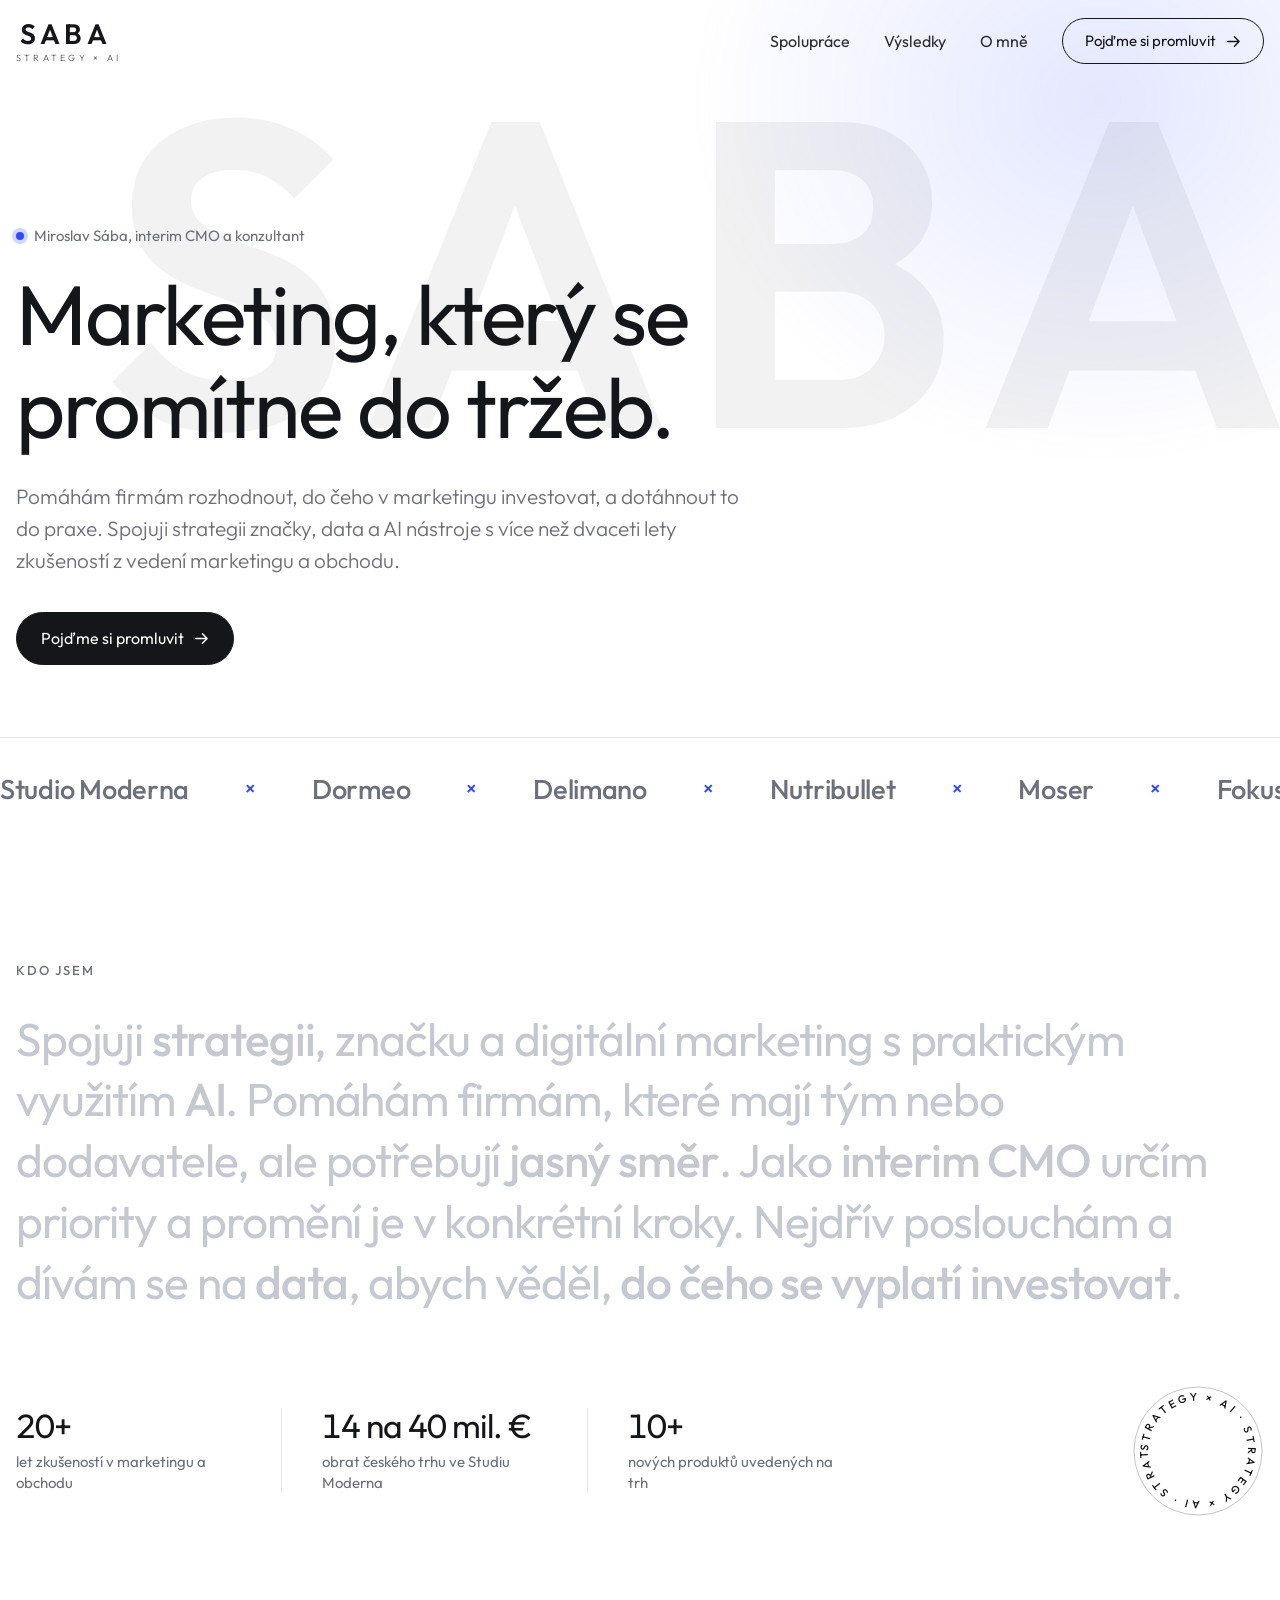
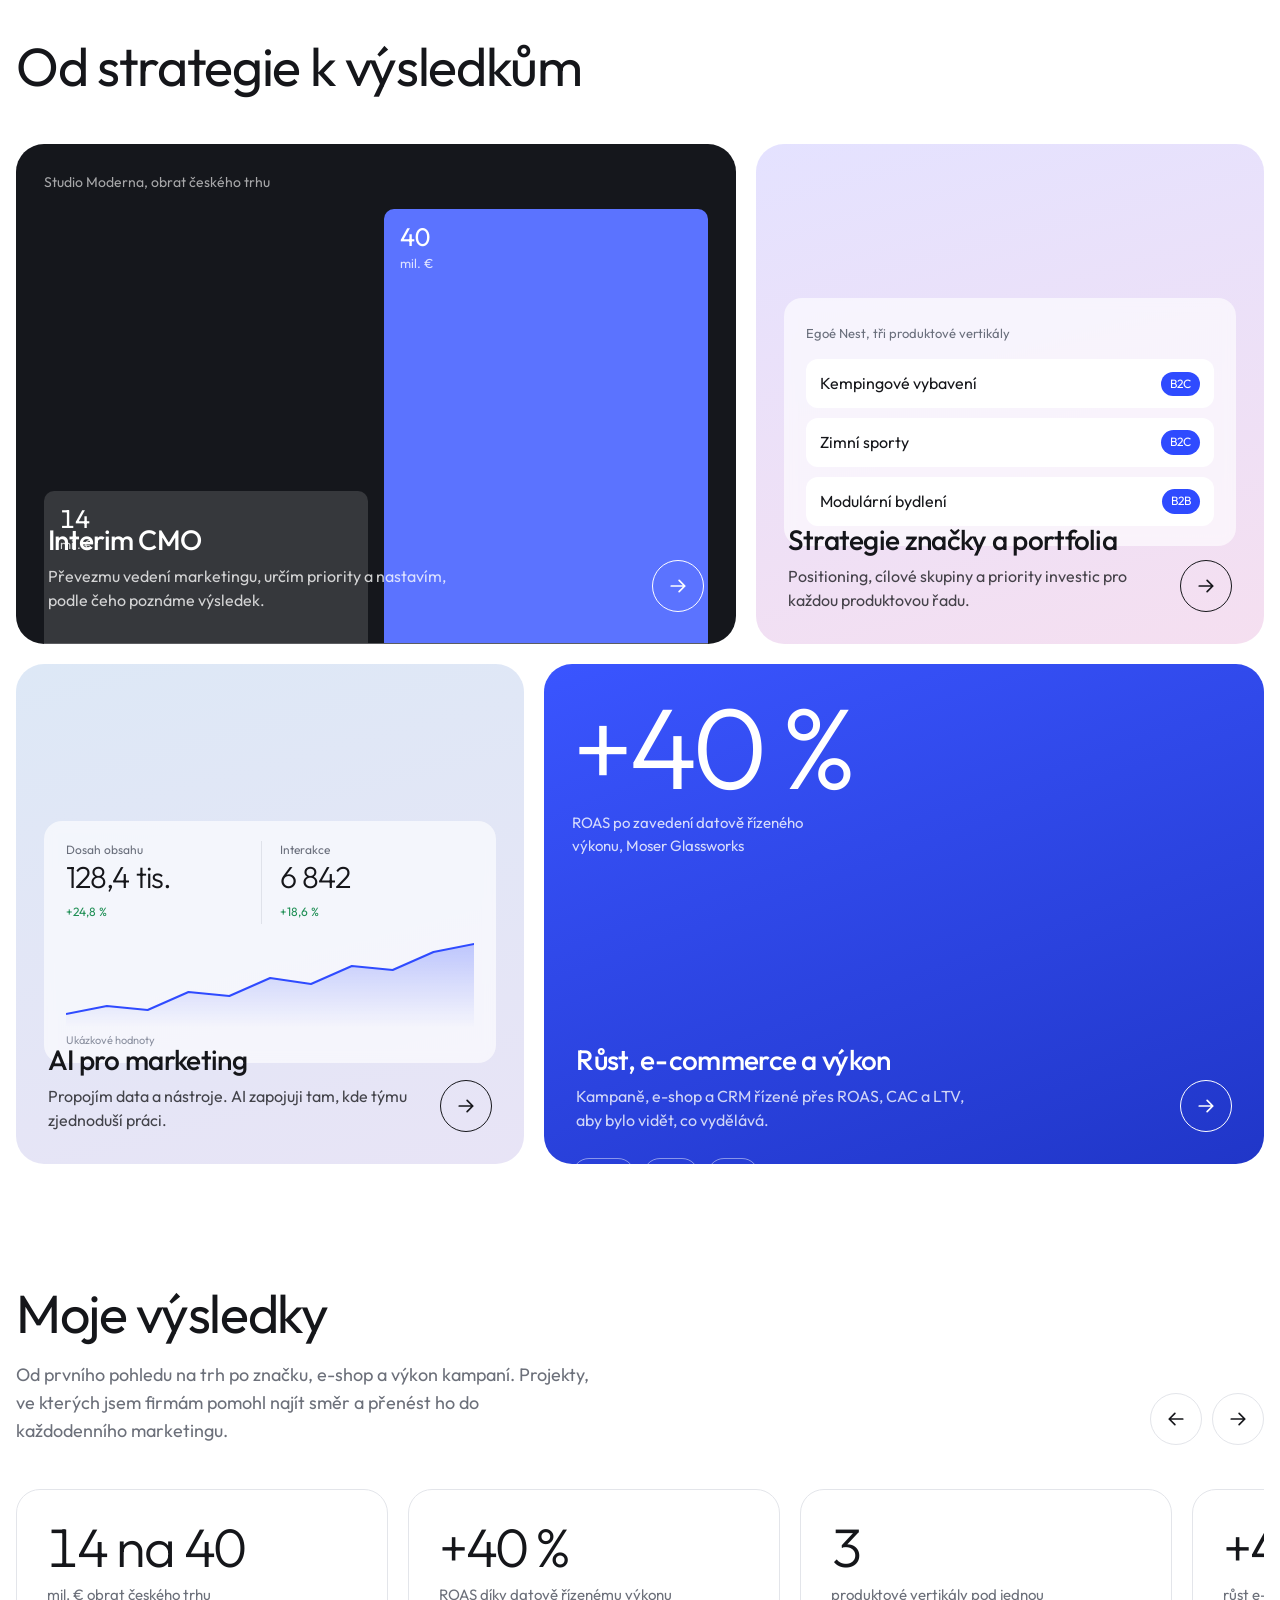
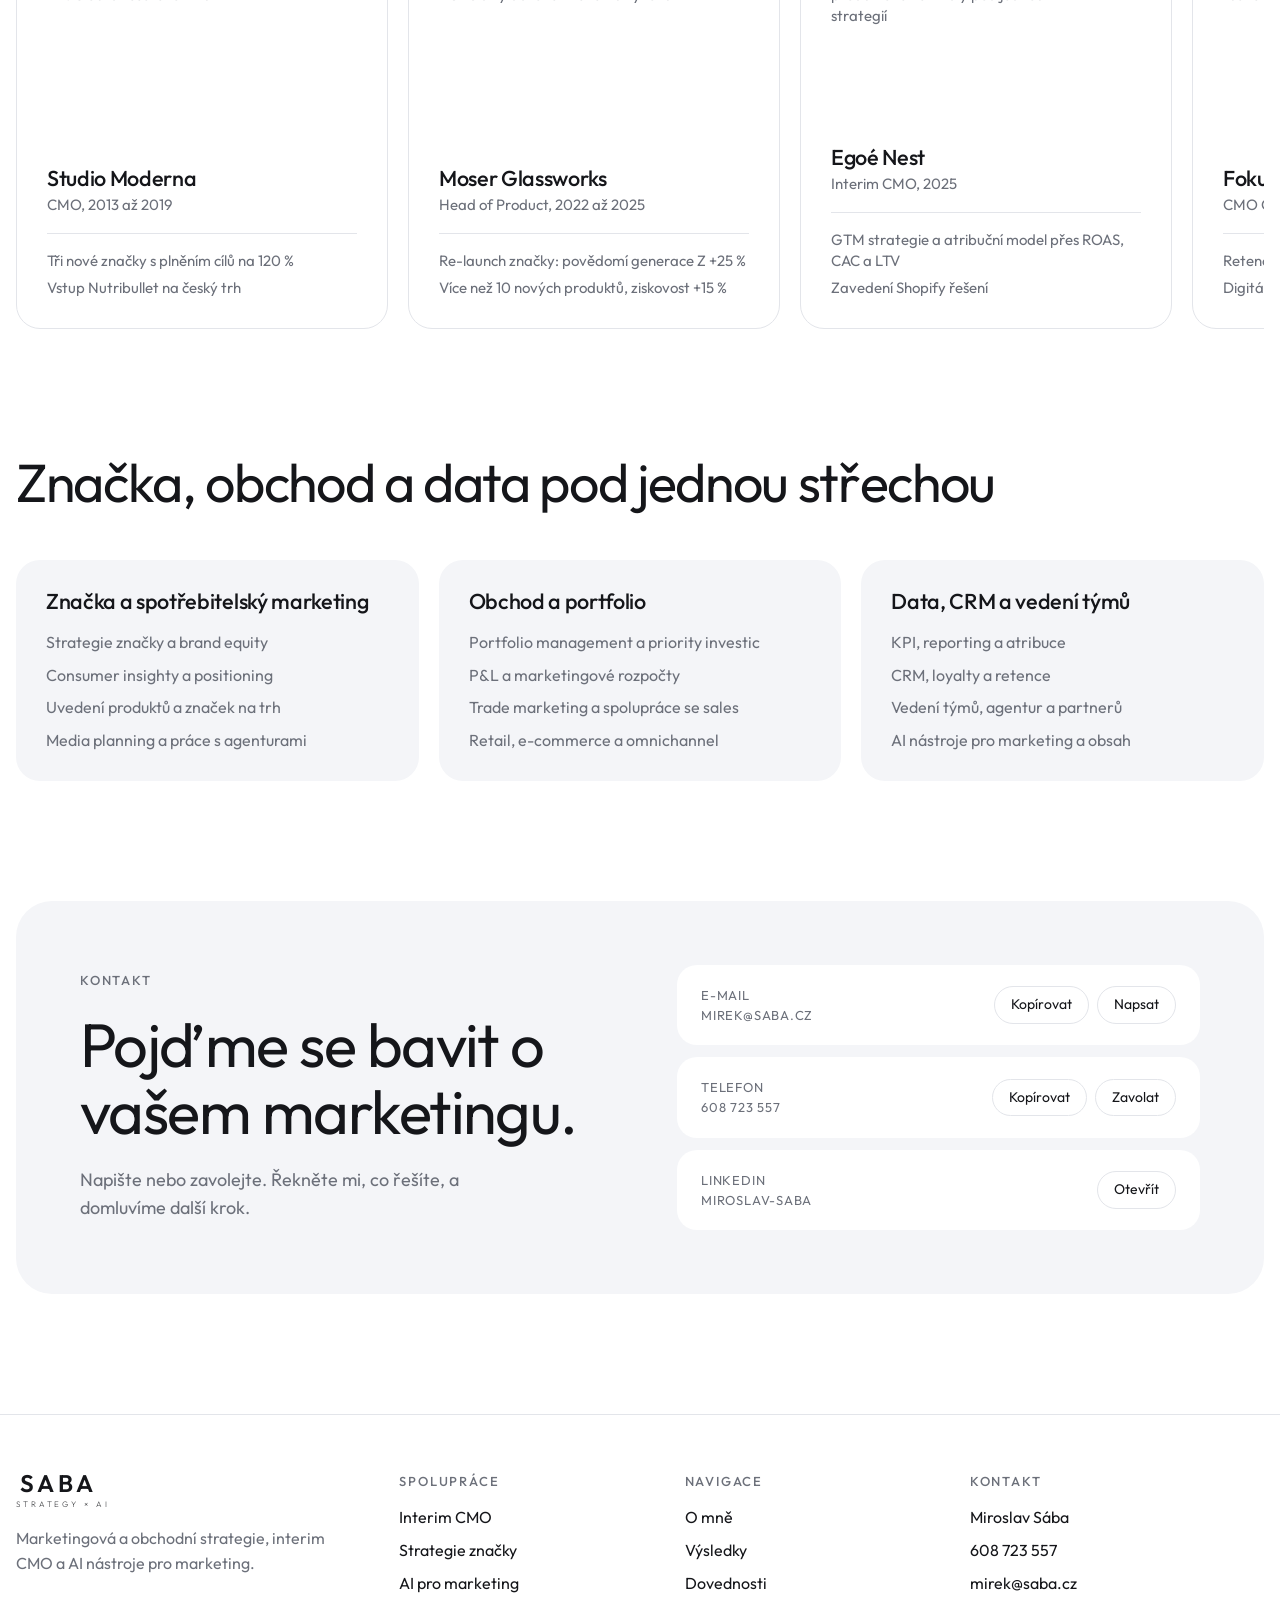
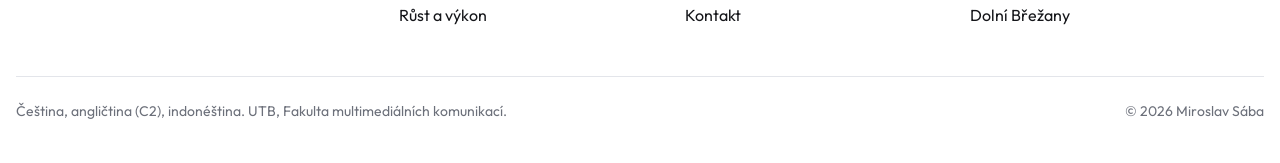
==== index.html @ ae46282c "Rename index_1.html to index.html" ====
<!doctype html>
<html lang="cs">
<head>
<meta charset="utf-8">
<meta name="viewport" content="width=device-width, initial-scale=1, viewport-fit=cover">
<title>SABA Strategy × AI</title>
<meta name="description" content="Miroslav Sába. Marketingová a obchodní strategie, interim CMO a AI nástroje pro marketing. Více než 20 let zkušeností z brandů, e-commerce a retailu.">
<link rel="preconnect" href="https://fonts.googleapis.com">
<link rel="preconnect" href="https://fonts.gstatic.com" crossorigin>
<link href="https://fonts.googleapis.com/css2?family=Outfit:wght@300;400;500;600&display=swap" rel="stylesheet">
<style>
/* Layout: full-bleed dark hero with a moving firm strip, light airy sections, rounded service cards with their own visuals, swipeable results */
:root {
  --bg: #ffffff;
  --surface: #f4f5f8;
  --fg: #15161a;
  --muted: #6c707a;
  --dim: #c5c8cf;
  --line: #e3e5ea;
  --accent: #2f4bff;
  --ink: #0e0f13;
  --font: "Outfit", "Helvetica Neue", Arial, sans-serif;
}
:root { color-scheme: light; }

* { box-sizing: border-box; }
html { scroll-behavior: smooth; }
body {
  background: var(--bg); color: var(--fg);
  font-family: var(--font); font-weight: 400; font-size: 18px; line-height: 1.55;
  padding: 0;
}
.wrap {
  max-width: 1328px; margin: 0 auto;
  padding-left: max(16px, env(safe-area-inset-left, 0px));
  padding-right: max(16px, env(safe-area-inset-right, 0px));
}
a { color: inherit; }
p { margin: 0; }
h1, h2, h3 { font-weight: 400; margin: 0; letter-spacing: -0.025em; line-height: 1.1; text-wrap: balance; }
:focus-visible { outline: 2px solid var(--accent); outline-offset: 3px; }
.label { font-size: 13px; font-weight: 500; letter-spacing: 0.14em; text-transform: uppercase; color: var(--muted); }
section { padding-block: 120px 0; }

/* pill button */
.pill {
  display: inline-flex; align-items: center; gap: 10px;
  font: inherit; font-size: 16px; font-weight: 400; color: inherit; text-decoration: none; cursor: pointer;
  padding: 13px 24px; border-radius: 999px; border: 1px solid currentColor; background: transparent;
  transition: background .2s, color .2s, border-color .2s;
}
.pill svg { width: 15px; height: 15px; }
.pill:hover { background: var(--fg); color: var(--bg); border-color: var(--fg); }
.pill.fill { background: var(--fg); color: var(--bg); border-color: var(--fg); }
.pill.fill:hover { background: var(--accent); border-color: var(--accent); color: #fff; }

/* header */
header {
  position: fixed; left: 0; right: 0; top: env(safe-area-inset-top, 0px); z-index: 20;
  color: var(--fg); border-bottom: 1px solid transparent;
  transition: background .25s, color .25s, border-color .25s;
}
header.solid { background: var(--bg); color: var(--fg); border-bottom-color: var(--line); }
.hbar { display: flex; align-items: center; justify-content: space-between; gap: 16px; height: 82px; }
.logo { text-decoration: none; display: inline-flex; flex-direction: column; gap: 5px; line-height: 1; }
.logo b { font-weight: 600; font-size: 28px; letter-spacing: 0.16em; padding-left: 0.16em; }
.logo i { font-style: normal; font-weight: 300; font-size: 9px; letter-spacing: 0.36em; opacity: .75; white-space: nowrap; }
nav { display: flex; align-items: center; gap: 34px; font-size: 16px; }
nav a:not(.pill) { text-decoration: none; opacity: .9; }
nav a:not(.pill):hover { opacity: 1; text-decoration: underline; text-underline-offset: 6px; }
nav .pill { padding: 10px 22px; font-size: 15px; }

/* hero */
.hero {
  position: relative; overflow: hidden; color: var(--fg);
  background:
    radial-gradient(46% 62% at 86% 12%, color-mix(in srgb, var(--accent) 13%, transparent), transparent 70%),
    var(--bg);
}
.hero .ghost {
  position: absolute; right: -2vw; top: 6%; font-weight: 600; font-size: clamp(9rem, 34vw, 30rem);
  letter-spacing: 0.04em; line-height: 1; color: var(--fg); opacity: .05; pointer-events: none; user-select: none; white-space: nowrap;
}
.hero-in { position: relative; padding-top: 220px; padding-bottom: 72px; }
.hero .tag { display: inline-flex; align-items: center; gap: 10px; font-size: 15px; color: var(--muted); }
.hero .tag::before { content: ""; width: 8px; height: 8px; border-radius: 50%; background: var(--accent); box-shadow: 0 0 0 4px color-mix(in srgb, var(--accent) 22%, transparent); }
.hero h1 { font-size: clamp(2.7rem, 6.6vw, 5.6rem); margin-top: 20px; max-width: 13em; }
.hero .lead { margin-top: 26px; font-size: clamp(1.05rem, 1.7vw, 1.3rem); font-weight: 300; color: var(--muted); max-width: 36em; }
.hero .pill { margin-top: 36px; background: var(--fg); color: var(--bg); border-color: var(--fg); }
.hero .pill:hover { background: var(--accent); border-color: var(--accent); color: #fff; }
.marq { position: relative; border-top: 1px solid var(--line); overflow: hidden; padding-block: 30px; }
.marq-track { display: flex; width: max-content; animation: slide 46s linear infinite; }
.marq ul { display: flex; align-items: center; list-style: none; margin: 0; padding: 0; }
.marq li { font-size: 1.7rem; font-weight: 500; letter-spacing: -0.01em; color: var(--muted); white-space: nowrap; padding-right: 56px; display: flex; align-items: center; gap: 56px; }
.marq li::after { content: "×"; font-size: 1.2rem; color: var(--accent); }
@keyframes slide { to { transform: translateX(-50%); } }

/* about */
.about .label { display: block; }
.statement { margin-top: 28px; font-size: clamp(1.6rem, 3.6vw, 3rem); line-height: 1.32; letter-spacing: -0.025em; max-width: 26em; }
.statement strong { font-weight: 500; }
.js-reveal .w { color: var(--dim); transition: color .3s; }
.js-reveal .w.on { color: var(--fg); }
.about-bottom { display: flex; flex-wrap: wrap; align-items: center; justify-content: space-between; gap: 40px; margin-top: 72px; }
.stats { display: flex; flex-wrap: wrap; gap: 28px 0; }
.stat { padding-right: 40px; min-width: 0; }
.stat + .stat { padding-left: 40px; border-left: 1px solid var(--line); }
.stat b { display: block; font-weight: 400; font-size: 2.1rem; letter-spacing: -0.03em; line-height: 1.1; font-variant-numeric: tabular-nums; }
.stat span { display: block; margin-top: 6px; font-size: 15px; color: var(--muted); max-width: 15em; line-height: 1.4; }
.badge { width: 132px; height: 132px; flex: none; }
.badge svg { width: 100%; height: 100%; animation: spin 24s linear infinite; }
@keyframes spin { to { transform: rotate(360deg); } }

/* service cards */
.sec-title { font-size: clamp(2rem, 4.2vw, 3.4rem); }
.grid { display: grid; grid-template-columns: repeat(12, minmax(0, 1fr)); gap: 20px; margin-top: 48px; }
.card {
  position: relative; border-radius: 28px; overflow: hidden; min-height: 500px; padding: 32px;
  display: flex; flex-direction: column; justify-content: flex-end; text-decoration: none; isolation: isolate;
  transition: transform .35s;
}
.card:hover { transform: translateY(-4px); }
.c1 { grid-column: span 7; background: #15171c; color: #fff; }
.c2 { grid-column: span 5; background: linear-gradient(165deg, #e4e2ff, #f5dff0); color: #15161a; }
.c3 { grid-column: span 5; background: linear-gradient(165deg, #dde8f6, #e8e4f6); color: #15161a; }
.c4 { grid-column: span 7; background: linear-gradient(160deg, #3a55ff, #2036c8); color: #fff; }
.viz { position: absolute; left: 28px; right: 28px; top: 28px; bottom: 150px; z-index: -1; }
.card .txt { display: flex; align-items: flex-end; justify-content: space-between; gap: 24px; }
.card h3 { font-size: 1.75rem; font-weight: 500; }
.card .txt p { margin-top: 10px; font-size: 16px; opacity: .78; max-width: 26em; line-height: 1.45; }
.go { flex: none; width: 52px; height: 52px; border-radius: 50%; border: 1px solid currentColor; display: grid; place-items: center; transition: background .2s, color .2s; }
.go svg { width: 18px; height: 18px; }
.card:hover .go { background: #fff; color: #15161a; border-color: #fff; }

/* viz A: growth bars */
.va { display: flex; flex-direction: column; height: 100%; }
.va .cap { font-size: 14px; color: rgba(255,255,255,.62); }
.va .plot { flex: 1; min-height: 0; display: flex; align-items: flex-end; gap: 16px; margin-top: 16px; border-bottom: 1px solid rgba(255,255,255,.3); }
.va .b { flex: 1; min-width: 0; padding: 14px 16px; border-radius: 10px 10px 0 0; background: rgba(255,255,255,.14); color: #fff; font-size: 1.6rem; font-weight: 400; line-height: 1.1; font-variant-numeric: tabular-nums; }
.va .b.hi { background: #5b73ff; }
.va .b small { display: block; margin-top: 4px; font-size: 13px; opacity: .8; }
.va .yrs { display: flex; gap: 16px; margin-top: 8px; font-size: 13px; color: rgba(255,255,255,.62); }
.va .yrs span { flex: 1; }

/* viz B: verticals */
.vb { height: 100%; display: flex; align-items: center; }
.glass { width: 100%; background: rgba(255,255,255,.62); border-radius: 18px; padding: 20px 22px; backdrop-filter: blur(6px); }
.glass .cap { font-size: 13px; color: #6a6f7c; }
.glass ul { list-style: none; margin: 14px 0 0; padding: 0; display: grid; gap: 10px; }
.glass li { display: flex; align-items: center; justify-content: space-between; gap: 12px; padding: 12px 14px; background: #fff; border-radius: 12px; font-size: 16px; color: #15161a; }
.glass li em { font-style: normal; font-size: 12px; color: #fff; background: #2f4bff; padding: 3px 9px; border-radius: 999px; white-space: nowrap; }

/* viz C: sample dashboard */
.vc { height: 100%; display: flex; align-items: center; }
.vc .glass { padding: 20px 22px 14px; }
.kpis { display: flex; gap: 0; }
.kpi { flex: 1; min-width: 0; }
.kpi + .kpi { padding-left: 18px; border-left: 1px solid #dfe2ea; }
.kpi span { display: block; font-size: 12px; color: #6a6f7c; }
.kpi b { display: block; font-weight: 300; font-size: 1.9rem; letter-spacing: -0.03em; color: #15161a; line-height: 1.2; }
.kpi i { font-style: normal; font-size: 12px; color: #1f8f55; }
.vc svg { display: block; width: 100%; height: 92px; margin-top: 12px; }
.vc .note { font-size: 11px; color: #8b90a0; margin-top: 4px; }

/* viz D: ROAS */
.vd { height: 100%; display: flex; flex-direction: column; justify-content: space-between; }
.vd .big { font-weight: 300; font-size: clamp(4.5rem, 9vw, 7.5rem); letter-spacing: -0.05em; line-height: .95; }
.vd .cap { font-size: 15px; opacity: .8; margin-top: 10px; max-width: 18em; }
.vd .chips { display: flex; gap: 8px; flex-wrap: wrap; }
.vd .chips span { font-size: 13px; padding: 6px 14px; border-radius: 999px; border: 1px solid rgba(255,255,255,.45); }

/* results carousel */
.rhead { display: flex; flex-wrap: wrap; align-items: flex-end; justify-content: space-between; gap: 28px; }
.rhead p { color: var(--muted); max-width: 32em; margin-top: 18px; }
.arrows { display: flex; gap: 10px; }
.arr { width: 52px; height: 52px; border-radius: 50%; border: 1px solid var(--line); background: transparent; color: var(--fg); display: grid; place-items: center; cursor: pointer; transition: border-color .2s, background .2s, color .2s; }
.arr:hover { background: var(--fg); color: var(--bg); border-color: var(--fg); }
.arr svg { width: 18px; height: 18px; }
.track { display: flex; gap: 20px; margin-top: 44px; overflow-x: auto; scroll-snap-type: x mandatory; scrollbar-width: none; padding-bottom: 4px; }
.track::-webkit-scrollbar { display: none; }
.rc { flex: 0 0 min(372px, 84%); scroll-snap-align: start; min-height: 440px; border: 1px solid var(--line); border-radius: 24px; padding: 30px; display: flex; flex-direction: column; background: var(--bg); }
.rc .m { font-weight: 300; font-size: 3.4rem; letter-spacing: -0.04em; line-height: 1; font-variant-numeric: tabular-nums; }
.rc .mc { color: var(--muted); font-size: 15px; margin-top: 10px; max-width: 16em; line-height: 1.4; }
.rc .who { margin-top: auto; padding-top: 28px; }
.rc h3 { font-size: 1.35rem; font-weight: 500; letter-spacing: -0.015em; }
.rc .role { color: var(--muted); font-size: 15px; margin-top: 3px; }
.rc ul { list-style: none; margin: 16px 0 0; padding: 16px 0 0; border-top: 1px solid var(--line); display: grid; gap: 6px; font-size: 15px; color: var(--muted); line-height: 1.4; }

/* skills */
.skills { display: grid; grid-template-columns: repeat(3, minmax(0, 1fr)); gap: 20px; margin-top: 48px; }
.sk { background: var(--surface); border-radius: 24px; padding: 30px; min-width: 0; }
.sk h3 { font-size: 1.35rem; font-weight: 500; letter-spacing: -0.015em; }
.sk ul { list-style: none; margin: 18px 0 0; padding: 0; display: grid; gap: 10px; color: var(--muted); font-size: 16px; line-height: 1.4; }

/* contact */
.contact .box { background: var(--surface); border-radius: 36px; padding: clamp(28px, 5vw, 64px); display: grid; grid-template-columns: minmax(0, 1.05fr) minmax(0, 1fr); gap: 48px; align-items: start; }
.contact h2 { font-size: clamp(2.2rem, 4.8vw, 4rem); }
.contact .lead { color: var(--muted); margin-top: 20px; max-width: 26em; }
.rows { display: grid; gap: 12px; min-width: 0; }
.crow { background: var(--bg); border-radius: 20px; padding: 20px 24px; display: flex; flex-wrap: wrap; align-items: center; justify-content: space-between; gap: 10px 20px; min-width: 0; }
.crow .t { min-width: 0; }
.crow .t span { display: block; font-size: 13px; color: var(--muted); letter-spacing: .06em; text-transform: uppercase; }
.crow .val { display: block; font-size: 1.35rem; font-weight: 400; letter-spacing: -0.01em; overflow-wrap: anywhere; user-select: all; }
.acts { display: flex; gap: 8px; }
.sm { font: inherit; font-size: 14px; color: var(--fg); background: transparent; border: 1px solid var(--line); border-radius: 999px; padding: 7px 16px; text-decoration: none; cursor: pointer; transition: border-color .2s, background .2s, color .2s; }
.sm:hover { background: var(--fg); color: var(--bg); border-color: var(--fg); }

/* footer */
footer { margin-top: 120px; border-top: 1px solid var(--line); padding-block: 56px 40px; }
.fgrid { display: grid; grid-template-columns: 1.4fr 1fr 1fr 1.2fr; gap: 40px; }
.fgrid h4 { margin: 0 0 14px; font-size: 13px; font-weight: 500; letter-spacing: .14em; text-transform: uppercase; color: var(--muted); }
.fgrid ul { list-style: none; margin: 0; padding: 0; display: grid; gap: 8px; font-size: 16px; }
.fgrid a { text-decoration: none; }
.fgrid a:hover { text-decoration: underline; text-underline-offset: 4px; }
.fgrid p { color: var(--muted); font-size: 16px; max-width: 22em; margin-top: 18px; }
.fine { margin-top: 48px; padding-top: 24px; border-top: 1px solid var(--line); display: flex; flex-wrap: wrap; gap: 8px 32px; justify-content: space-between; font-size: 14px; color: var(--muted); }

@media (max-width: 980px) {
  .c1, .c2, .c3, .c4 { grid-column: span 12; }
  .skills { grid-template-columns: minmax(0, 1fr); }
  .contact .box { grid-template-columns: minmax(0, 1fr); gap: 32px; }
  .fgrid { grid-template-columns: repeat(2, minmax(0, 1fr)); }
}
@media (max-width: 720px) {
  body { font-size: 17px; }
  nav a:not(.pill) { display: none; }
  section { padding-block: 88px 0; }
  .hbar { height: 70px; }
  .hero-in { padding-top: 160px; padding-bottom: 56px; }
  .marq li { font-size: 1.3rem; }
  .card { min-height: 520px; padding: 24px; }
  .viz { left: 22px; right: 22px; top: 22px; bottom: 170px; }
  .stat { padding-right: 24px; }
  .stat + .stat { padding-left: 24px; }
  .stat:nth-child(3) { padding-left: 0; border-left: 0; }
  .badge { width: 104px; height: 104px; }
  .fgrid { grid-template-columns: minmax(0, 1fr); }
}
@media (prefers-reduced-motion: reduce) {
  html { scroll-behavior: auto; }
  .marq-track, .badge svg { animation: none; }
  * { transition: none !important; }
}
</style>
<style>body{margin:0}img{max-width:100%}</style>
</head>
<body>


<header id="hdr">
  <div class="wrap hbar">
    <a class="logo" href="#top" aria-label="SABA Strategy × AI"><b>SABA</b><i>STRATEGY × AI</i></a>
    <nav aria-label="Hlavní navigace">
      <a href="#sluzby">Spolupráce</a>
      <a href="#vysledky">Výsledky</a>
      <a href="#o-mne">O mně</a>
      <a class="pill" href="#kontakt">Pojďme si promluvit <svg viewBox="0 0 16 16" fill="none" stroke="currentColor" stroke-width="1.5" stroke-linecap="round" stroke-linejoin="round" aria-hidden="true"><path d="M2 8h12M9 3l5 5-5 5"/></svg></a>
    </nav>
  </div>
</header>

<main id="top">
  <div class="hero">
    <div class="ghost" aria-hidden="true">SABA</div>
    <div class="wrap hero-in">
      <span class="tag">Miroslav Sába, interim CMO a konzultant</span>
      <h1>Marketing, který se promítne do tržeb.</h1>
      <p class="lead">Pomáhám firmám rozhodnout, do čeho v marketingu investovat, a dotáhnout to do praxe. Spojuji strategii značky, data a AI nástroje s více než dvaceti lety zkušeností z vedení marketingu a obchodu.</p>
      <a class="pill" href="#kontakt">Pojďme si promluvit <svg viewBox="0 0 16 16" fill="none" stroke="currentColor" stroke-width="1.5" stroke-linecap="round" stroke-linejoin="round" aria-hidden="true"><path d="M2 8h12M9 3l5 5-5 5"/></svg></a>
    </div>
    <div class="marq" aria-label="Firmy a značky, se kterými jsem pracoval">
      <div class="marq-track">
        <ul><li>Studio Moderna</li><li>Dormeo</li><li>Delimano</li><li>Nutribullet</li><li>Moser</li><li>Fokus Optik</li><li>Egoé Nest</li><li>Auto Kelly</li></ul>
        <ul aria-hidden="true"><li>Studio Moderna</li><li>Dormeo</li><li>Delimano</li><li>Nutribullet</li><li>Moser</li><li>Fokus Optik</li><li>Egoé Nest</li><li>Auto Kelly</li></ul>
      </div>
    </div>
  </div>

  <section id="o-mne" class="about">
    <div class="wrap">
      <span class="label">Kdo jsem</span>
      <p class="statement" id="statement">Spojuji <strong>strategii</strong>, značku a digitální marketing s praktickým využitím <strong>AI</strong>. Pomáhám firmám, které mají tým nebo dodavatele, ale potřebují <strong>jasný směr</strong>. Jako <strong>interim CMO</strong> určím priority a promění je v konkrétní kroky. Nejdřív poslouchám a dívám se na <strong>data</strong>, abych věděl, <strong>do čeho se vyplatí investovat</strong>.</p>
      <div class="about-bottom">
        <div class="stats">
          <div class="stat"><b>20+</b><span>let zkušeností v marketingu a obchodu</span></div>
          <div class="stat"><b>14 na 40 mil. €</b><span>obrat českého trhu ve Studiu Moderna</span></div>
          <div class="stat"><b>10+</b><span>nových produktů uvedených na trh</span></div>
        </div>
        <div class="badge" aria-hidden="true">
          <svg viewBox="0 0 132 132">
            <defs><path id="circ" d="M66 66 m-50 0 a50 50 0 1 1 100 0 a50 50 0 1 1 -100 0"/></defs>
            <circle cx="66" cy="66" r="64" fill="none" stroke="currentColor" stroke-opacity=".25"/>
            <text font-size="11" font-weight="500" letter-spacing="3.2" fill="currentColor"><textPath href="#circ">STRATEGY × AI · STRATEGY × AI · STRATEGY × AI · </textPath></text>
          </svg>
        </div>
      </div>
    </div>
  </section>

  <section id="sluzby">
    <div class="wrap">
      <h2 class="sec-title">Od strategie k výsledkům</h2>
      <div class="grid">
        <a class="card c1" href="#kontakt">
          <div class="viz va" aria-hidden="true">
            <span class="cap">Studio Moderna, obrat českého trhu</span>
            <div class="plot">
              <div class="b" style="height:35%">14<small>mil. €</small></div>
              <div class="b hi" style="height:100%">40<small>mil. €</small></div>
            </div>
            <div class="yrs"><span>2013</span><span>2019</span></div>
          </div>
          <div class="txt">
            <div><h3>Interim CMO</h3><p>Převezmu vedení marketingu, určím priority a nastavím, podle čeho poznáme výsledek.</p></div>
            <span class="go"><svg viewBox="0 0 16 16" fill="none" stroke="currentColor" stroke-width="1.5" stroke-linecap="round" stroke-linejoin="round"><path d="M2 8h12M9 3l5 5-5 5"/></svg></span>
          </div>
        </a>
        <a class="card c2" href="#kontakt">
          <div class="viz vb" aria-hidden="true">
            <div class="glass">
              <span class="cap">Egoé Nest, tři produktové vertikály</span>
              <ul>
                <li>Kempingové vybavení <em>B2C</em></li>
                <li>Zimní sporty <em>B2C</em></li>
                <li>Modulární bydlení <em>B2B</em></li>
              </ul>
            </div>
          </div>
          <div class="txt">
            <div><h3>Strategie značky a portfolia</h3><p>Positioning, cílové skupiny a priority investic pro každou produktovou řadu.</p></div>
            <span class="go"><svg viewBox="0 0 16 16" fill="none" stroke="currentColor" stroke-width="1.5" stroke-linecap="round" stroke-linejoin="round"><path d="M2 8h12M9 3l5 5-5 5"/></svg></span>
          </div>
        </a>
        <a class="card c3" href="#kontakt">
          <div class="viz vc" aria-hidden="true">
            <div class="glass">
              <div class="kpis">
                <div class="kpi"><span>Dosah obsahu</span><b>128,4 tis.</b><i>+24,8 %</i></div>
                <div class="kpi"><span>Interakce</span><b>6 842</b><i>+18,6 %</i></div>
              </div>
              <svg viewBox="0 0 300 92" preserveAspectRatio="none"><defs><linearGradient id="g1" x1="0" x2="0" y1="0" y2="1"><stop offset="0" stop-color="#2f4bff" stop-opacity=".28"/><stop offset="1" stop-color="#2f4bff" stop-opacity="0"/></linearGradient></defs><path d="M0 78 L30 70 L60 74 L90 56 L120 60 L150 42 L180 48 L210 30 L240 34 L270 16 L300 8 L300 92 L0 92 Z" fill="url(#g1)"/><path d="M0 78 L30 70 L60 74 L90 56 L120 60 L150 42 L180 48 L210 30 L240 34 L270 16 L300 8" fill="none" stroke="#2f4bff" stroke-width="2" stroke-linejoin="round" vector-effect="non-scaling-stroke"/></svg>
              <p class="note">Ukázkové hodnoty</p>
            </div>
          </div>
          <div class="txt">
            <div><h3>AI pro marketing</h3><p>Propojím data a nástroje. AI zapojuji tam, kde týmu zjednoduší práci.</p></div>
            <span class="go"><svg viewBox="0 0 16 16" fill="none" stroke="currentColor" stroke-width="1.5" stroke-linecap="round" stroke-linejoin="round"><path d="M2 8h12M9 3l5 5-5 5"/></svg></span>
          </div>
        </a>
        <a class="card c4" href="#kontakt">
          <div class="viz vd" aria-hidden="true">
            <div>
              <div class="big">+40 %</div>
              <p class="cap">ROAS po zavedení datově řízeného výkonu, Moser Glassworks</p>
            </div>
            <div class="chips"><span>ROAS</span><span>CAC</span><span>LTV</span></div>
          </div>
          <div class="txt">
            <div><h3>Růst, e-commerce a výkon</h3><p>Kampaně, e-shop a CRM řízené přes ROAS, CAC a LTV, aby bylo vidět, co vydělává.</p></div>
            <span class="go"><svg viewBox="0 0 16 16" fill="none" stroke="currentColor" stroke-width="1.5" stroke-linecap="round" stroke-linejoin="round"><path d="M2 8h12M9 3l5 5-5 5"/></svg></span>
          </div>
        </a>
      </div>
    </div>
  </section>

  <section id="vysledky">
    <div class="wrap">
      <div class="rhead">
        <div>
          <h2 class="sec-title">Moje výsledky</h2>
          <p>Od prvního pohledu na trh po značku, e-shop a výkon kampaní. Projekty, ve kterých jsem firmám pomohl najít směr a přenést ho do každodenního marketingu.</p>
        </div>
        <div class="arrows">
          <button class="arr" id="prev" type="button" aria-label="Předchozí"><svg viewBox="0 0 16 16" fill="none" stroke="currentColor" stroke-width="1.5" stroke-linecap="round" stroke-linejoin="round"><path d="M14 8H2M7 3L2 8l5 5"/></svg></button>
          <button class="arr" id="next" type="button" aria-label="Další"><svg viewBox="0 0 16 16" fill="none" stroke="currentColor" stroke-width="1.5" stroke-linecap="round" stroke-linejoin="round"><path d="M2 8h12M9 3l5 5-5 5"/></svg></button>
        </div>
      </div>
      <div class="track" id="track" tabindex="0" aria-label="Výsledky podle firem">
        <article class="rc">
          <div class="m">14 na 40</div><p class="mc">mil. € obrat českého trhu</p>
          <div class="who"><h3>Studio Moderna</h3><p class="role">CMO, 2013 až 2019</p>
            <ul><li>Tři nové značky s plněním cílů na 120 %</li><li>Vstup Nutribullet na český trh</li></ul></div>
        </article>
        <article class="rc">
          <div class="m">+40 %</div><p class="mc">ROAS díky datově řízenému výkonu</p>
          <div class="who"><h3>Moser Glassworks</h3><p class="role">Head of Product, 2022 až 2025</p>
            <ul><li>Re-launch značky: povědomí generace Z +25 %</li><li>Více než 10 nových produktů, ziskovost +15 %</li></ul></div>
        </article>
        <article class="rc">
          <div class="m">3</div><p class="mc">produktové vertikály pod jednou strategií</p>
          <div class="who"><h3>Egoé Nest</h3><p class="role">Interim CMO, 2025</p>
            <ul><li>GTM strategie a atribuční model přes ROAS, CAC a LTV</li><li>Zavedení Shopify řešení</li></ul></div>
        </article>
        <article class="rc">
          <div class="m">+45 %</div><p class="mc">růst e-commerce</p>
          <div class="who"><h3>Fokus Optik</h3><p class="role">CMO CZ &amp; SK, 2019 až 2020</p>
            <ul><li>Retence zákazníků +30 % díky loyalty a CRM</li><li>Digitální inovace zvýšily ROI o 20 %</li></ul></div>
        </article>
        <article class="rc">
          <div class="m">18 měsíců</div><p class="mc">do ziskovosti nově založeného podniku</p>
          <div class="who"><h3>Safran Ltd., Indonésie</h3><p class="role">CEO a spoluzakladatel, 2009 až 2013</p>
            <ul><li>Hotel, restaurace a travel v regionu Lombok</li><li>Kampaně zvýšily návštěvnost o 35 %</li></ul></div>
        </article>
        <article class="rc">
          <div class="m">80 000</div><p class="mc">zákazníků ve věrnostním programu</p>
          <div class="who"><h3>Auto Kelly</h3><p class="role">Marketing Project Manager, 2006 až 2009</p>
            <ul><li>Marketingový rozpočet 60 mil. Kč</li><li>Růst B2C tržeb o 130 %</li></ul></div>
        </article>
      </div>
    </div>
  </section>

  <section id="dovednosti">
    <div class="wrap">
      <h2 class="sec-title">Značka, obchod a data pod jednou střechou</h2>
      <div class="skills">
        <div class="sk"><h3>Značka a spotřebitelský marketing</h3>
          <ul><li>Strategie značky a brand equity</li><li>Consumer insighty a positioning</li><li>Uvedení produktů a značek na trh</li><li>Media planning a práce s agenturami</li></ul></div>
        <div class="sk"><h3>Obchod a portfolio</h3>
          <ul><li>Portfolio management a priority investic</li><li>P&amp;L a marketingové rozpočty</li><li>Trade marketing a spolupráce se sales</li><li>Retail, e-commerce a omnichannel</li></ul></div>
        <div class="sk"><h3>Data, CRM a vedení týmů</h3>
          <ul><li>KPI, reporting a atribuce</li><li>CRM, loyalty a retence</li><li>Vedení týmů, agentur a partnerů</li><li>AI nástroje pro marketing a obsah</li></ul></div>
      </div>
    </div>
  </section>

  <section id="kontakt" class="contact">
    <div class="wrap">
      <div class="box">
        <div>
          <span class="label">Kontakt</span>
          <h2 style="margin-top:18px">Pojďme se bavit o vašem marketingu.</h2>
          <p class="lead">Napište nebo zavolejte. Řekněte mi, co řešíte, a domluvíme další krok.</p>
        </div>
        <div class="rows">
          <div class="crow"><div class="t"><span>E-mail</span><span class="val">mirek@saba.cz</span></div>
            <div class="acts"><button class="sm" type="button" data-copy="mirek@saba.cz">Kopírovat</button><a class="sm" href="mailto:mirek@saba.cz">Napsat</a></div></div>
          <div class="crow"><div class="t"><span>Telefon</span><span class="val">608 723 557</span></div>
            <div class="acts"><button class="sm" type="button" data-copy="608 723 557">Kopírovat</button><a class="sm" href="tel:+420608723557">Zavolat</a></div></div>
          <div class="crow"><div class="t"><span>LinkedIn</span><span class="val">miroslav-saba</span></div>
            <div class="acts"><a class="sm" href="https://www.linkedin.com/in/miroslav-saba" target="_blank" rel="noopener">Otevřít</a></div></div>
        </div>
      </div>
    </div>
  </section>
</main>

<footer>
  <div class="wrap">
    <div class="fgrid">
      <div>
        <a class="logo" href="#top" aria-label="Zpět nahoru"><b style="font-size:24px">SABA</b><i style="font-size:8px">STRATEGY × AI</i></a>
        <p>Marketingová a obchodní strategie, interim CMO a AI nástroje pro marketing.</p>
      </div>
      <div><h4>Spolupráce</h4><ul><li><a href="#sluzby">Interim CMO</a></li><li><a href="#sluzby">Strategie značky</a></li><li><a href="#sluzby">AI pro marketing</a></li><li><a href="#sluzby">Růst a výkon</a></li></ul></div>
      <div><h4>Navigace</h4><ul><li><a href="#o-mne">O mně</a></li><li><a href="#vysledky">Výsledky</a></li><li><a href="#dovednosti">Dovednosti</a></li><li><a href="#kontakt">Kontakt</a></li></ul></div>
      <div><h4>Kontakt</h4><ul><li>Miroslav Sába</li><li>608 723 557</li><li>mirek@saba.cz</li><li>Dolní Břežany</li></ul></div>
    </div>
    <div class="fine"><span>Čeština, angličtina (C2), indonéština. UTB, Fakulta multimediálních komunikací.</span><span>© 2026 Miroslav Sába</span></div>
  </div>
</footer>

<script>
(function () {
  var hdr = document.getElementById('hdr');
  function onScroll() { hdr.classList.toggle('solid', window.scrollY > 60); }
  window.addEventListener('scroll', onScroll, { passive: true }); onScroll();

  var reduce = window.matchMedia && window.matchMedia('(prefers-reduced-motion: reduce)').matches;
  var st = document.getElementById('statement');
  if (st && !reduce) {
    var words = [];
    (function wrap(node) {
      Array.prototype.slice.call(node.childNodes).forEach(function (n) {
        if (n.nodeType === 3) {
          var frag = document.createDocumentFragment();
          n.textContent.split(/(\s+)/).forEach(function (p) {
            if (!p) return;
            if (/^\s+$/.test(p)) { frag.appendChild(document.createTextNode(p)); return; }
            var s = document.createElement('span'); s.className = 'w'; s.textContent = p; frag.appendChild(s); words.push(s);
          });
          n.parentNode.replaceChild(frag, n);
        } else if (n.nodeType === 1) { wrap(n); }
      });
    })(st);
    st.classList.add('js-reveal');
    var upd = function () {
      var r = st.getBoundingClientRect(), vh = window.innerHeight;
      var p = (vh * 0.92 - r.top) / (vh * 0.55 + r.height * 0.5);
      p = Math.max(0, Math.min(1, p));
      var lit = Math.round(p * words.length * 1.08);
      words.forEach(function (w, i) { w.classList.toggle('on', i < lit); });
    };
    window.addEventListener('scroll', upd, { passive: true }); window.addEventListener('resize', upd); upd();
  }

  var track = document.getElementById('track');
  function step(dir) { track.scrollBy({ left: dir * (track.querySelector('.rc').offsetWidth + 20), behavior: reduce ? 'auto' : 'smooth' }); }
  document.getElementById('prev').addEventListener('click', function () { step(-1); });
  document.getElementById('next').addEventListener('click', function () { step(1); });

  document.querySelectorAll('[data-copy]').forEach(function (btn) {
    var label = btn.textContent;
    btn.addEventListener('click', function () {
      function reset(t) { btn.textContent = t; setTimeout(function () { btn.textContent = label; }, 1600); }
      function fallback() {
        var v = btn.closest('.crow').querySelector('.val');
        var r = document.createRange(); r.selectNodeContents(v);
        var s = window.getSelection(); s.removeAllRanges(); s.addRange(r); reset('Označeno');
      }
      try { navigator.clipboard.writeText(btn.getAttribute('data-copy')).then(function () { reset('Zkopírováno'); }, fallback); } catch (e) { fallback(); }
    });
  });
})();
</script>

</body>
</html>
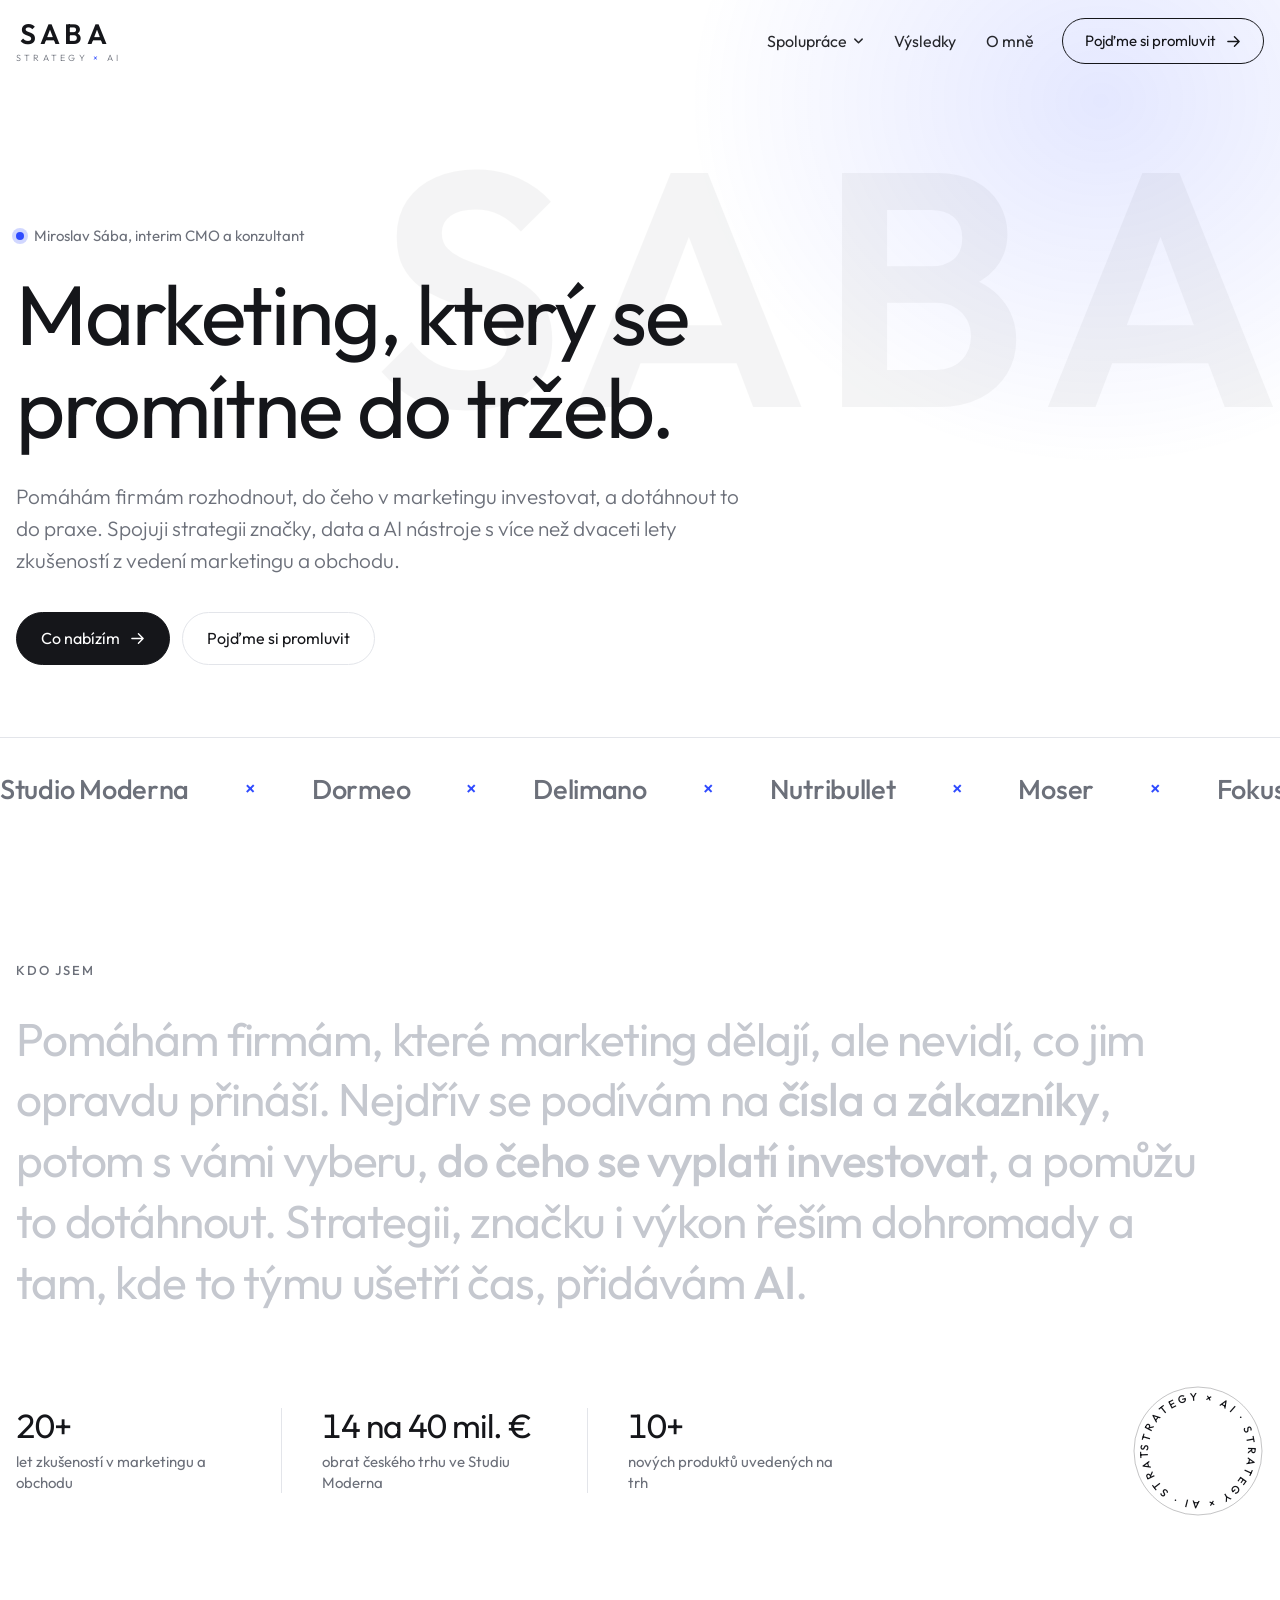
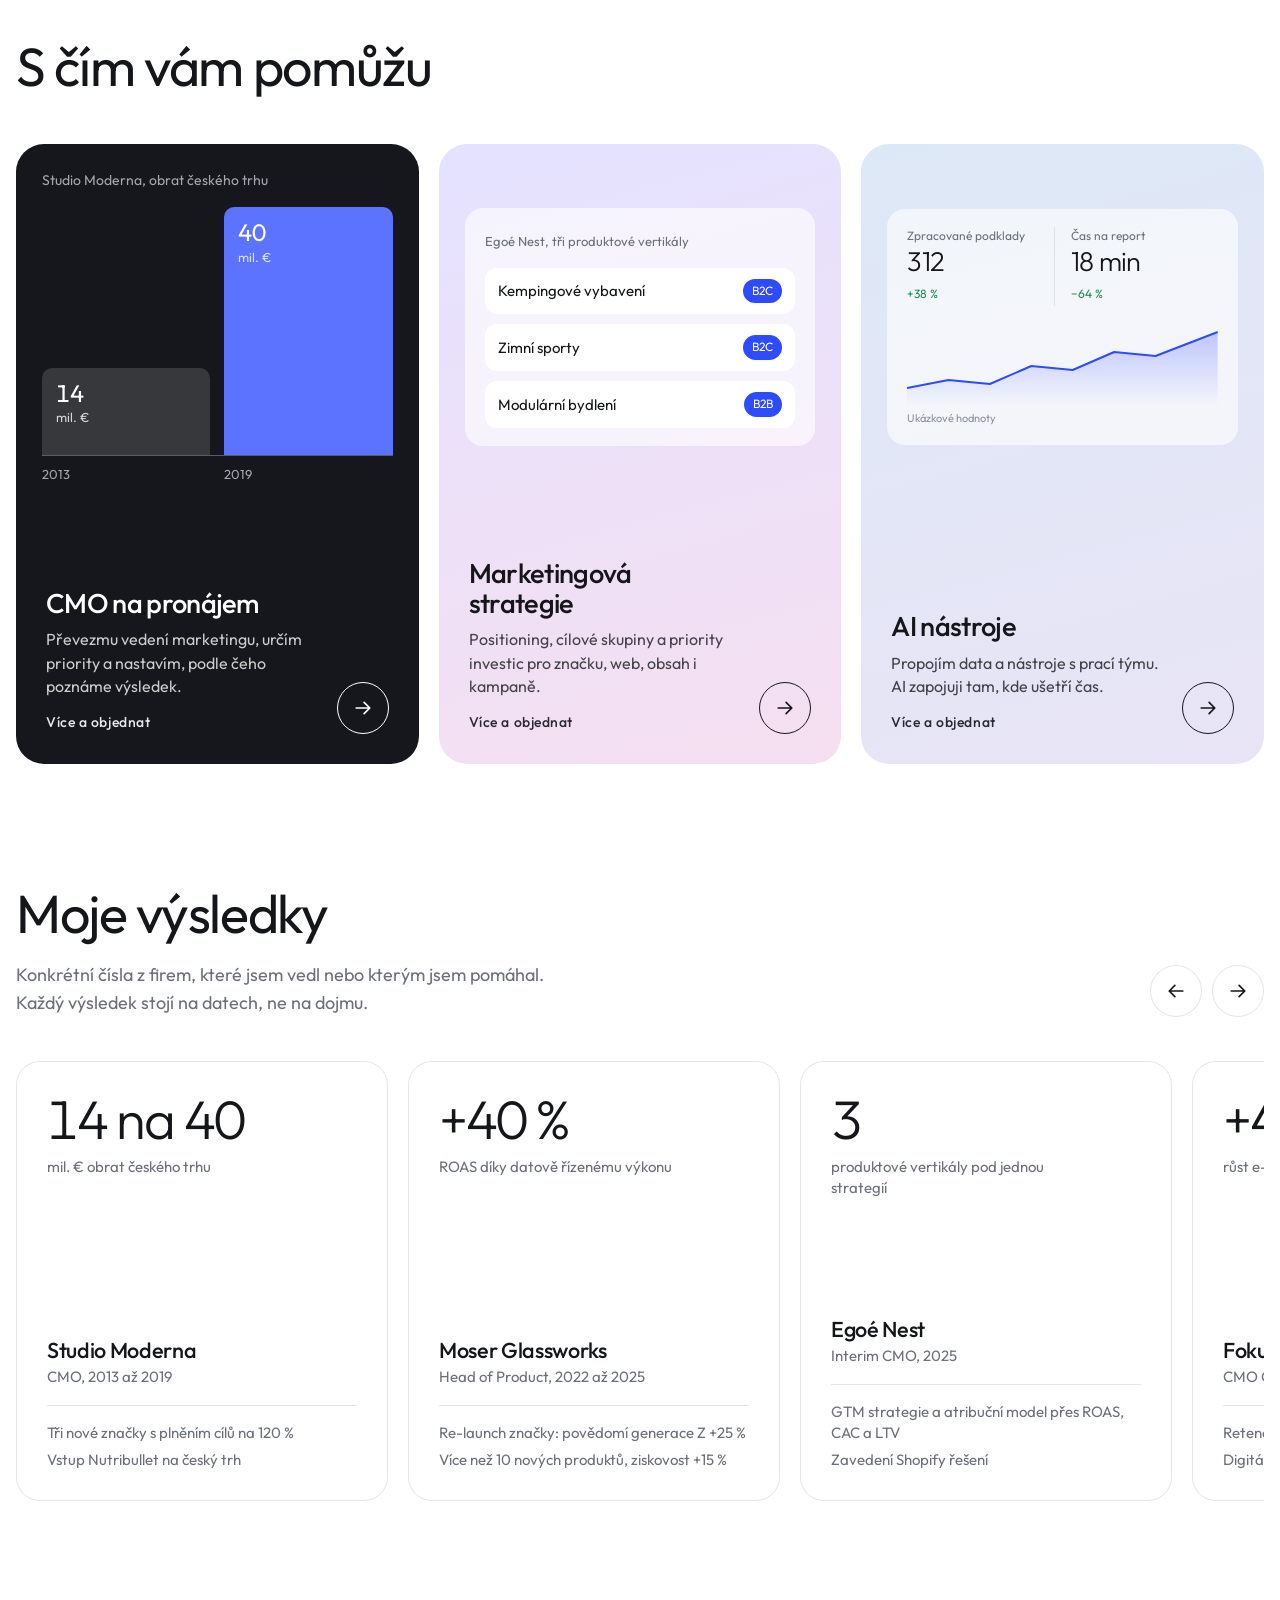
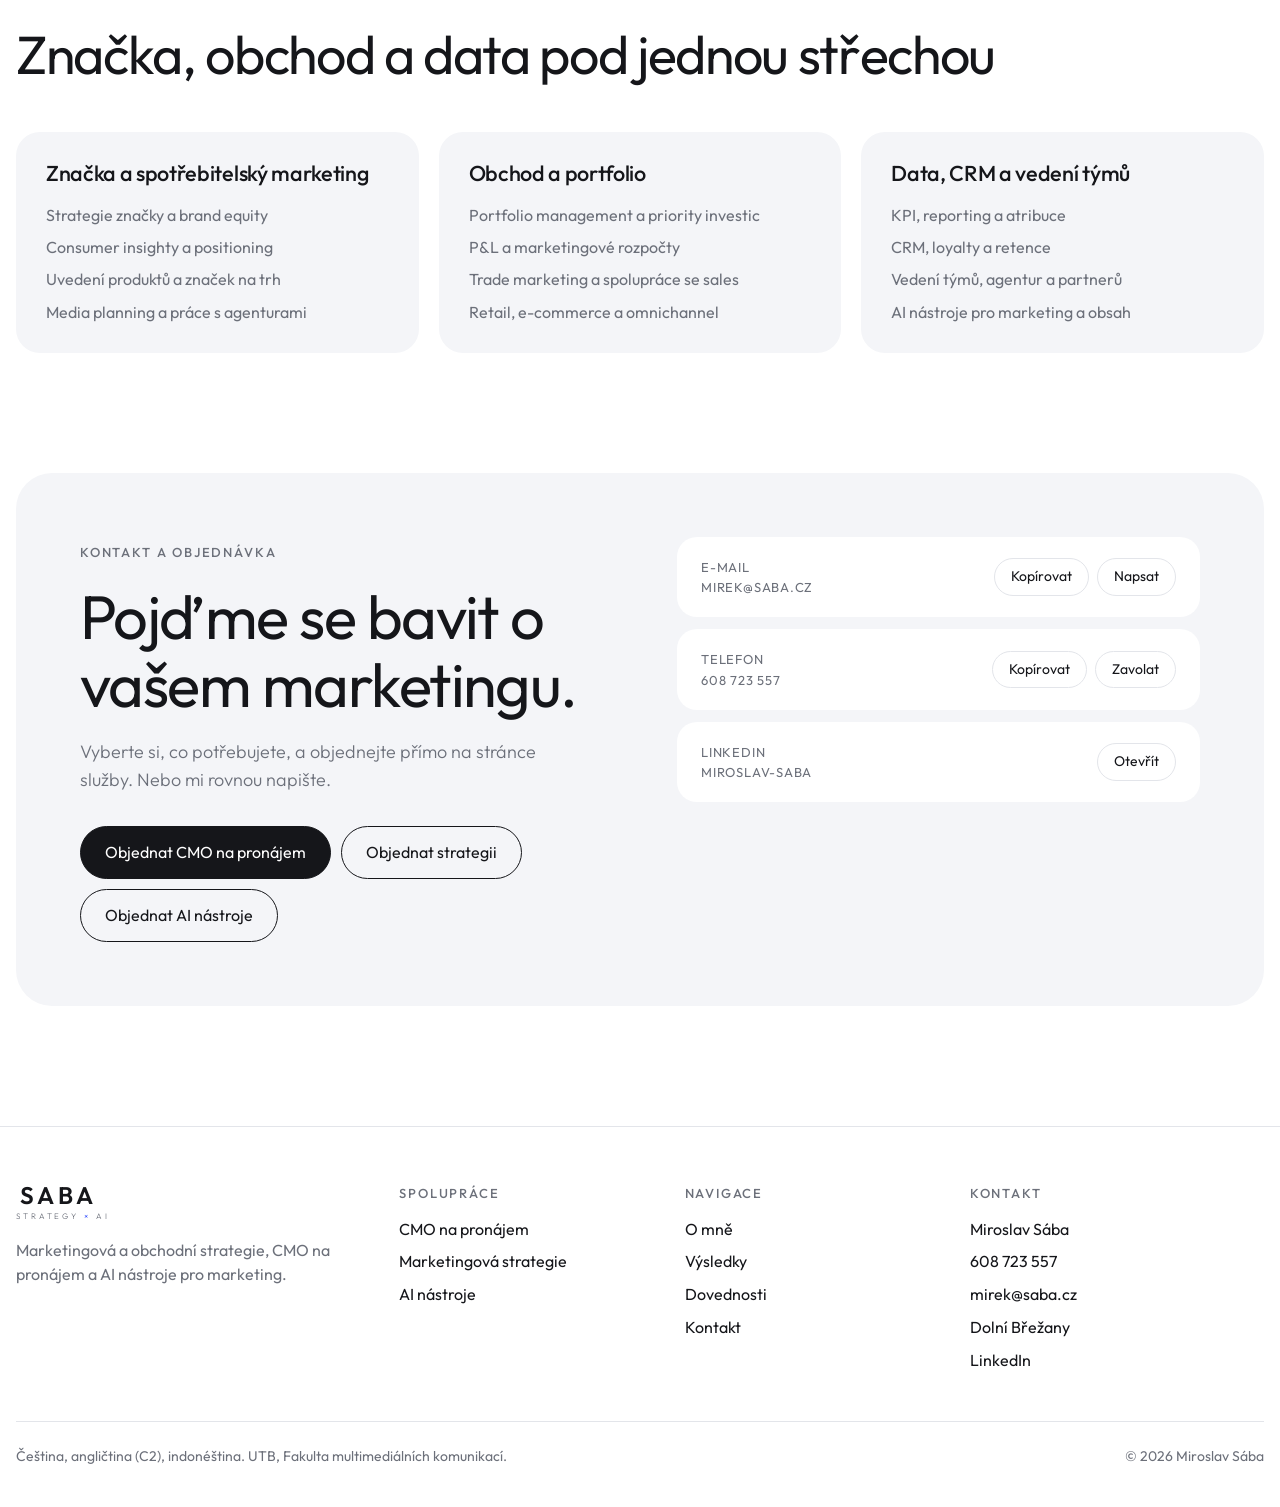
==== commit 4f932557: "Upload" ====
--- a/index.html
+++ b/index.html
@@ -4,516 +4,125 @@
 <meta charset="utf-8">
 <meta name="viewport" content="width=device-width, initial-scale=1, viewport-fit=cover">
 <title>SABA Strategy × AI</title>
-<meta name="description" content="Miroslav Sába. Marketingová a obchodní strategie, interim CMO a AI nástroje pro marketing. Více než 20 let zkušeností z brandů, e-commerce a retailu.">
+<meta name="description" content="Miroslav Sába. Marketingová a obchodní strategie, CMO na pronájem a AI nástroje pro marketing. Více než 20 let zkušeností z brandů, e-commerce a retailu.">
 <link rel="preconnect" href="https://fonts.googleapis.com">
 <link rel="preconnect" href="https://fonts.gstatic.com" crossorigin>
 <link href="https://fonts.googleapis.com/css2?family=Outfit:wght@300;400;500;600&display=swap" rel="stylesheet">
-<style>
-/* Layout: full-bleed dark hero with a moving firm strip, light airy sections, rounded service cards with their own visuals, swipeable results */
-:root {
-  --bg: #ffffff;
-  --surface: #f4f5f8;
-  --fg: #15161a;
-  --muted: #6c707a;
-  --dim: #c5c8cf;
-  --line: #e3e5ea;
-  --accent: #2f4bff;
-  --ink: #0e0f13;
-  --font: "Outfit", "Helvetica Neue", Arial, sans-serif;
-}
-:root { color-scheme: light; }
-
-* { box-sizing: border-box; }
-html { scroll-behavior: smooth; }
-body {
-  background: var(--bg); color: var(--fg);
-  font-family: var(--font); font-weight: 400; font-size: 18px; line-height: 1.55;
-  padding: 0;
-}
-.wrap {
-  max-width: 1328px; margin: 0 auto;
-  padding-left: max(16px, env(safe-area-inset-left, 0px));
-  padding-right: max(16px, env(safe-area-inset-right, 0px));
-}
-a { color: inherit; }
-p { margin: 0; }
-h1, h2, h3 { font-weight: 400; margin: 0; letter-spacing: -0.025em; line-height: 1.1; text-wrap: balance; }
-:focus-visible { outline: 2px solid var(--accent); outline-offset: 3px; }
-.label { font-size: 13px; font-weight: 500; letter-spacing: 0.14em; text-transform: uppercase; color: var(--muted); }
-section { padding-block: 120px 0; }
-
-/* pill button */
-.pill {
-  display: inline-flex; align-items: center; gap: 10px;
-  font: inherit; font-size: 16px; font-weight: 400; color: inherit; text-decoration: none; cursor: pointer;
-  padding: 13px 24px; border-radius: 999px; border: 1px solid currentColor; background: transparent;
-  transition: background .2s, color .2s, border-color .2s;
-}
-.pill svg { width: 15px; height: 15px; }
-.pill:hover { background: var(--fg); color: var(--bg); border-color: var(--fg); }
-.pill.fill { background: var(--fg); color: var(--bg); border-color: var(--fg); }
-.pill.fill:hover { background: var(--accent); border-color: var(--accent); color: #fff; }
-
-/* header */
-header {
-  position: fixed; left: 0; right: 0; top: env(safe-area-inset-top, 0px); z-index: 20;
-  color: var(--fg); border-bottom: 1px solid transparent;
-  transition: background .25s, color .25s, border-color .25s;
-}
-header.solid { background: var(--bg); color: var(--fg); border-bottom-color: var(--line); }
-.hbar { display: flex; align-items: center; justify-content: space-between; gap: 16px; height: 82px; }
-.logo { text-decoration: none; display: inline-flex; flex-direction: column; gap: 5px; line-height: 1; }
-.logo b { font-weight: 600; font-size: 28px; letter-spacing: 0.16em; padding-left: 0.16em; }
-.logo i { font-style: normal; font-weight: 300; font-size: 9px; letter-spacing: 0.36em; opacity: .75; white-space: nowrap; }
-nav { display: flex; align-items: center; gap: 34px; font-size: 16px; }
-nav a:not(.pill) { text-decoration: none; opacity: .9; }
-nav a:not(.pill):hover { opacity: 1; text-decoration: underline; text-underline-offset: 6px; }
-nav .pill { padding: 10px 22px; font-size: 15px; }
-
-/* hero */
-.hero {
-  position: relative; overflow: hidden; color: var(--fg);
-  background:
-    radial-gradient(46% 62% at 86% 12%, color-mix(in srgb, var(--accent) 13%, transparent), transparent 70%),
-    var(--bg);
-}
-.hero .ghost {
-  position: absolute; right: -2vw; top: 6%; font-weight: 600; font-size: clamp(9rem, 34vw, 30rem);
-  letter-spacing: 0.04em; line-height: 1; color: var(--fg); opacity: .05; pointer-events: none; user-select: none; white-space: nowrap;
-}
-.hero-in { position: relative; padding-top: 220px; padding-bottom: 72px; }
-.hero .tag { display: inline-flex; align-items: center; gap: 10px; font-size: 15px; color: var(--muted); }
-.hero .tag::before { content: ""; width: 8px; height: 8px; border-radius: 50%; background: var(--accent); box-shadow: 0 0 0 4px color-mix(in srgb, var(--accent) 22%, transparent); }
-.hero h1 { font-size: clamp(2.7rem, 6.6vw, 5.6rem); margin-top: 20px; max-width: 13em; }
-.hero .lead { margin-top: 26px; font-size: clamp(1.05rem, 1.7vw, 1.3rem); font-weight: 300; color: var(--muted); max-width: 36em; }
-.hero .pill { margin-top: 36px; background: var(--fg); color: var(--bg); border-color: var(--fg); }
-.hero .pill:hover { background: var(--accent); border-color: var(--accent); color: #fff; }
-.marq { position: relative; border-top: 1px solid var(--line); overflow: hidden; padding-block: 30px; }
-.marq-track { display: flex; width: max-content; animation: slide 46s linear infinite; }
-.marq ul { display: flex; align-items: center; list-style: none; margin: 0; padding: 0; }
-.marq li { font-size: 1.7rem; font-weight: 500; letter-spacing: -0.01em; color: var(--muted); white-space: nowrap; padding-right: 56px; display: flex; align-items: center; gap: 56px; }
-.marq li::after { content: "×"; font-size: 1.2rem; color: var(--accent); }
-@keyframes slide { to { transform: translateX(-50%); } }
-
-/* about */
-.about .label { display: block; }
-.statement { margin-top: 28px; font-size: clamp(1.6rem, 3.6vw, 3rem); line-height: 1.32; letter-spacing: -0.025em; max-width: 26em; }
-.statement strong { font-weight: 500; }
-.js-reveal .w { color: var(--dim); transition: color .3s; }
-.js-reveal .w.on { color: var(--fg); }
-.about-bottom { display: flex; flex-wrap: wrap; align-items: center; justify-content: space-between; gap: 40px; margin-top: 72px; }
-.stats { display: flex; flex-wrap: wrap; gap: 28px 0; }
-.stat { padding-right: 40px; min-width: 0; }
-.stat + .stat { padding-left: 40px; border-left: 1px solid var(--line); }
-.stat b { display: block; font-weight: 400; font-size: 2.1rem; letter-spacing: -0.03em; line-height: 1.1; font-variant-numeric: tabular-nums; }
-.stat span { display: block; margin-top: 6px; font-size: 15px; color: var(--muted); max-width: 15em; line-height: 1.4; }
-.badge { width: 132px; height: 132px; flex: none; }
-.badge svg { width: 100%; height: 100%; animation: spin 24s linear infinite; }
-@keyframes spin { to { transform: rotate(360deg); } }
-
-/* service cards */
-.sec-title { font-size: clamp(2rem, 4.2vw, 3.4rem); }
-.grid { display: grid; grid-template-columns: repeat(12, minmax(0, 1fr)); gap: 20px; margin-top: 48px; }
-.card {
-  position: relative; border-radius: 28px; overflow: hidden; min-height: 500px; padding: 32px;
-  display: flex; flex-direction: column; justify-content: flex-end; text-decoration: none; isolation: isolate;
-  transition: transform .35s;
-}
-.card:hover { transform: translateY(-4px); }
-.c1 { grid-column: span 7; background: #15171c; color: #fff; }
-.c2 { grid-column: span 5; background: linear-gradient(165deg, #e4e2ff, #f5dff0); color: #15161a; }
-.c3 { grid-column: span 5; background: linear-gradient(165deg, #dde8f6, #e8e4f6); color: #15161a; }
-.c4 { grid-column: span 7; background: linear-gradient(160deg, #3a55ff, #2036c8); color: #fff; }
-.viz { position: absolute; left: 28px; right: 28px; top: 28px; bottom: 150px; z-index: -1; }
-.card .txt { display: flex; align-items: flex-end; justify-content: space-between; gap: 24px; }
-.card h3 { font-size: 1.75rem; font-weight: 500; }
-.card .txt p { margin-top: 10px; font-size: 16px; opacity: .78; max-width: 26em; line-height: 1.45; }
-.go { flex: none; width: 52px; height: 52px; border-radius: 50%; border: 1px solid currentColor; display: grid; place-items: center; transition: background .2s, color .2s; }
-.go svg { width: 18px; height: 18px; }
-.card:hover .go { background: #fff; color: #15161a; border-color: #fff; }
-
-/* viz A: growth bars */
-.va { display: flex; flex-direction: column; height: 100%; }
-.va .cap { font-size: 14px; color: rgba(255,255,255,.62); }
-.va .plot { flex: 1; min-height: 0; display: flex; align-items: flex-end; gap: 16px; margin-top: 16px; border-bottom: 1px solid rgba(255,255,255,.3); }
-.va .b { flex: 1; min-width: 0; padding: 14px 16px; border-radius: 10px 10px 0 0; background: rgba(255,255,255,.14); color: #fff; font-size: 1.6rem; font-weight: 400; line-height: 1.1; font-variant-numeric: tabular-nums; }
-.va .b.hi { background: #5b73ff; }
-.va .b small { display: block; margin-top: 4px; font-size: 13px; opacity: .8; }
-.va .yrs { display: flex; gap: 16px; margin-top: 8px; font-size: 13px; color: rgba(255,255,255,.62); }
-.va .yrs span { flex: 1; }
-
-/* viz B: verticals */
-.vb { height: 100%; display: flex; align-items: center; }
-.glass { width: 100%; background: rgba(255,255,255,.62); border-radius: 18px; padding: 20px 22px; backdrop-filter: blur(6px); }
-.glass .cap { font-size: 13px; color: #6a6f7c; }
-.glass ul { list-style: none; margin: 14px 0 0; padding: 0; display: grid; gap: 10px; }
-.glass li { display: flex; align-items: center; justify-content: space-between; gap: 12px; padding: 12px 14px; background: #fff; border-radius: 12px; font-size: 16px; color: #15161a; }
-.glass li em { font-style: normal; font-size: 12px; color: #fff; background: #2f4bff; padding: 3px 9px; border-radius: 999px; white-space: nowrap; }
-
-/* viz C: sample dashboard */
-.vc { height: 100%; display: flex; align-items: center; }
-.vc .glass { padding: 20px 22px 14px; }
-.kpis { display: flex; gap: 0; }
-.kpi { flex: 1; min-width: 0; }
-.kpi + .kpi { padding-left: 18px; border-left: 1px solid #dfe2ea; }
-.kpi span { display: block; font-size: 12px; color: #6a6f7c; }
-.kpi b { display: block; font-weight: 300; font-size: 1.9rem; letter-spacing: -0.03em; color: #15161a; line-height: 1.2; }
-.kpi i { font-style: normal; font-size: 12px; color: #1f8f55; }
-.vc svg { display: block; width: 100%; height: 92px; margin-top: 12px; }
-.vc .note { font-size: 11px; color: #8b90a0; margin-top: 4px; }
-
-/* viz D: ROAS */
-.vd { height: 100%; display: flex; flex-direction: column; justify-content: space-between; }
-.vd .big { font-weight: 300; font-size: clamp(4.5rem, 9vw, 7.5rem); letter-spacing: -0.05em; line-height: .95; }
-.vd .cap { font-size: 15px; opacity: .8; margin-top: 10px; max-width: 18em; }
-.vd .chips { display: flex; gap: 8px; flex-wrap: wrap; }
-.vd .chips span { font-size: 13px; padding: 6px 14px; border-radius: 999px; border: 1px solid rgba(255,255,255,.45); }
-
-/* results carousel */
-.rhead { display: flex; flex-wrap: wrap; align-items: flex-end; justify-content: space-between; gap: 28px; }
-.rhead p { color: var(--muted); max-width: 32em; margin-top: 18px; }
-.arrows { display: flex; gap: 10px; }
-.arr { width: 52px; height: 52px; border-radius: 50%; border: 1px solid var(--line); background: transparent; color: var(--fg); display: grid; place-items: center; cursor: pointer; transition: border-color .2s, background .2s, color .2s; }
-.arr:hover { background: var(--fg); color: var(--bg); border-color: var(--fg); }
-.arr svg { width: 18px; height: 18px; }
-.track { display: flex; gap: 20px; margin-top: 44px; overflow-x: auto; scroll-snap-type: x mandatory; scrollbar-width: none; padding-bottom: 4px; }
-.track::-webkit-scrollbar { display: none; }
-.rc { flex: 0 0 min(372px, 84%); scroll-snap-align: start; min-height: 440px; border: 1px solid var(--line); border-radius: 24px; padding: 30px; display: flex; flex-direction: column; background: var(--bg); }
-.rc .m { font-weight: 300; font-size: 3.4rem; letter-spacing: -0.04em; line-height: 1; font-variant-numeric: tabular-nums; }
-.rc .mc { color: var(--muted); font-size: 15px; margin-top: 10px; max-width: 16em; line-height: 1.4; }
-.rc .who { margin-top: auto; padding-top: 28px; }
-.rc h3 { font-size: 1.35rem; font-weight: 500; letter-spacing: -0.015em; }
-.rc .role { color: var(--muted); font-size: 15px; margin-top: 3px; }
-.rc ul { list-style: none; margin: 16px 0 0; padding: 16px 0 0; border-top: 1px solid var(--line); display: grid; gap: 6px; font-size: 15px; color: var(--muted); line-height: 1.4; }
-
-/* skills */
-.skills { display: grid; grid-template-columns: repeat(3, minmax(0, 1fr)); gap: 20px; margin-top: 48px; }
-.sk { background: var(--surface); border-radius: 24px; padding: 30px; min-width: 0; }
-.sk h3 { font-size: 1.35rem; font-weight: 500; letter-spacing: -0.015em; }
-.sk ul { list-style: none; margin: 18px 0 0; padding: 0; display: grid; gap: 10px; color: var(--muted); font-size: 16px; line-height: 1.4; }
-
-/* contact */
-.contact .box { background: var(--surface); border-radius: 36px; padding: clamp(28px, 5vw, 64px); display: grid; grid-template-columns: minmax(0, 1.05fr) minmax(0, 1fr); gap: 48px; align-items: start; }
-.contact h2 { font-size: clamp(2.2rem, 4.8vw, 4rem); }
-.contact .lead { color: var(--muted); margin-top: 20px; max-width: 26em; }
-.rows { display: grid; gap: 12px; min-width: 0; }
-.crow { background: var(--bg); border-radius: 20px; padding: 20px 24px; display: flex; flex-wrap: wrap; align-items: center; justify-content: space-between; gap: 10px 20px; min-width: 0; }
-.crow .t { min-width: 0; }
-.crow .t span { display: block; font-size: 13px; color: var(--muted); letter-spacing: .06em; text-transform: uppercase; }
-.crow .val { display: block; font-size: 1.35rem; font-weight: 400; letter-spacing: -0.01em; overflow-wrap: anywhere; user-select: all; }
-.acts { display: flex; gap: 8px; }
-.sm { font: inherit; font-size: 14px; color: var(--fg); background: transparent; border: 1px solid var(--line); border-radius: 999px; padding: 7px 16px; text-decoration: none; cursor: pointer; transition: border-color .2s, background .2s, color .2s; }
-.sm:hover { background: var(--fg); color: var(--bg); border-color: var(--fg); }
-
-/* footer */
-footer { margin-top: 120px; border-top: 1px solid var(--line); padding-block: 56px 40px; }
-.fgrid { display: grid; grid-template-columns: 1.4fr 1fr 1fr 1.2fr; gap: 40px; }
-.fgrid h4 { margin: 0 0 14px; font-size: 13px; font-weight: 500; letter-spacing: .14em; text-transform: uppercase; color: var(--muted); }
-.fgrid ul { list-style: none; margin: 0; padding: 0; display: grid; gap: 8px; font-size: 16px; }
-.fgrid a { text-decoration: none; }
-.fgrid a:hover { text-decoration: underline; text-underline-offset: 4px; }
-.fgrid p { color: var(--muted); font-size: 16px; max-width: 22em; margin-top: 18px; }
-.fine { margin-top: 48px; padding-top: 24px; border-top: 1px solid var(--line); display: flex; flex-wrap: wrap; gap: 8px 32px; justify-content: space-between; font-size: 14px; color: var(--muted); }
-
-@media (max-width: 980px) {
-  .c1, .c2, .c3, .c4 { grid-column: span 12; }
-  .skills { grid-template-columns: minmax(0, 1fr); }
-  .contact .box { grid-template-columns: minmax(0, 1fr); gap: 32px; }
-  .fgrid { grid-template-columns: repeat(2, minmax(0, 1fr)); }
-}
-@media (max-width: 720px) {
-  body { font-size: 17px; }
-  nav a:not(.pill) { display: none; }
-  section { padding-block: 88px 0; }
-  .hbar { height: 70px; }
-  .hero-in { padding-top: 160px; padding-bottom: 56px; }
-  .marq li { font-size: 1.3rem; }
-  .card { min-height: 520px; padding: 24px; }
-  .viz { left: 22px; right: 22px; top: 22px; bottom: 170px; }
-  .stat { padding-right: 24px; }
-  .stat + .stat { padding-left: 24px; }
-  .stat:nth-child(3) { padding-left: 0; border-left: 0; }
-  .badge { width: 104px; height: 104px; }
-  .fgrid { grid-template-columns: minmax(0, 1fr); }
-}
-@media (prefers-reduced-motion: reduce) {
-  html { scroll-behavior: auto; }
-  .marq-track, .badge svg { animation: none; }
-  * { transition: none !important; }
-}
-</style>
-<style>body{margin:0}img{max-width:100%}</style>
+<link rel="stylesheet" href="style.css">
 </head>
 <body>
-
-
 <header id="hdr">
   <div class="wrap hbar">
-    <a class="logo" href="#top" aria-label="SABA Strategy × AI"><b>SABA</b><i>STRATEGY × AI</i></a>
-    <nav aria-label="Hlavní navigace">
-      <a href="#sluzby">Spolupráce</a>
-      <a href="#vysledky">Výsledky</a>
-      <a href="#o-mne">O mně</a>
+    <a class="logo" href="./" aria-label="SABA Strategy × AI, úvodní stránka"><b>SABA</b><i>STRATEGY <span class="x">×</span> AI</i></a>
+    <nav class="nav" aria-label="Hlavní navigace">
+      <div class="links">
+        <div class="has-dd"><button class="dd-btn" type="button" aria-haspopup="true" aria-expanded="false">Spolupráce <svg viewBox="0 0 12 12" fill="none" stroke="currentColor" stroke-width="1.6" stroke-linecap="round" stroke-linejoin="round" aria-hidden="true"><path d="M2 4.5l4 4 4-4"/></svg></button><div class="dd"><a href="cmo-na-pronajem.html">CMO na pronájem<small>Vedení marketingu v rozsahu, který firma potřebuje</small></a><a href="marketingova-strategie.html">Marketingová strategie<small>Jasný směr pro značku, web, obsah i kampaně</small></a><a href="ai-nastroje.html">AI nástroje<small>AI zapojená do každodenní práce marketingu</small></a></div></div>
+        <a href="./#vysledky">Výsledky</a>
+        <a href="./#o-mne">O mně</a>
+      </div>
       <a class="pill" href="#kontakt">Pojďme si promluvit <svg viewBox="0 0 16 16" fill="none" stroke="currentColor" stroke-width="1.5" stroke-linecap="round" stroke-linejoin="round" aria-hidden="true"><path d="M2 8h12M9 3l5 5-5 5"/></svg></a>
+      <button class="menu-btn" id="menubtn" type="button" aria-expanded="false" aria-controls="hdr">Menu</button>
     </nav>
   </div>
 </header>
-
 <main id="top">
-  <div class="hero">
-    <div class="ghost" aria-hidden="true">SABA</div>
-    <div class="wrap hero-in">
-      <span class="tag">Miroslav Sába, interim CMO a konzultant</span>
-      <h1>Marketing, který se promítne do tržeb.</h1>
-      <p class="lead">Pomáhám firmám rozhodnout, do čeho v marketingu investovat, a dotáhnout to do praxe. Spojuji strategii značky, data a AI nástroje s více než dvaceti lety zkušeností z vedení marketingu a obchodu.</p>
-      <a class="pill" href="#kontakt">Pojďme si promluvit <svg viewBox="0 0 16 16" fill="none" stroke="currentColor" stroke-width="1.5" stroke-linecap="round" stroke-linejoin="round" aria-hidden="true"><path d="M2 8h12M9 3l5 5-5 5"/></svg></a>
+<div class="hero">
+  <div class="ghost" aria-hidden="true">SABA</div>
+  <div class="wrap hero-in">
+    <span class="tag">Miroslav Sába, interim CMO a konzultant</span>
+    <h1>Marketing, který se promítne do tržeb.</h1>
+    <p class="lead">Pomáhám firmám rozhodnout, do čeho v marketingu investovat, a dotáhnout to do praxe. Spojuji strategii značky, data a AI nástroje s více než dvaceti lety zkušeností z vedení marketingu a obchodu.</p>
+    <div class="cta"><a class="pill fill" href="#sluzby">Co nabízím <svg viewBox="0 0 16 16" fill="none" stroke="currentColor" stroke-width="1.5" stroke-linecap="round" stroke-linejoin="round" aria-hidden="true"><path d="M2 8h12M9 3l5 5-5 5"/></svg></a><a class="pill line" href="#kontakt">Pojďme si promluvit</a></div>
+  </div>
+  <div class="marq" aria-label="Firmy a značky, se kterými jsem pracoval"><div class="marq-track"><ul><li>Studio Moderna</li><li>Dormeo</li><li>Delimano</li><li>Nutribullet</li><li>Moser</li><li>Fokus Optik</li><li>Egoé Nest</li><li>Auto Kelly</li></ul><ul aria-hidden="true"><li>Studio Moderna</li><li>Dormeo</li><li>Delimano</li><li>Nutribullet</li><li>Moser</li><li>Fokus Optik</li><li>Egoé Nest</li><li>Auto Kelly</li></ul></div></div>
+</div>
+<section id="o-mne" class="about">
+  <div class="wrap">
+    <span class="label">Kdo jsem</span>
+    <p class="statement" id="statement">Pomáhám firmám, které marketing dělají, ale nevidí, co jim opravdu přináší. Nejdřív se podívám na <strong>čísla</strong> a <strong>zákazníky</strong>, potom s vámi vyberu, <strong>do čeho se vyplatí investovat</strong>, a pomůžu to dotáhnout. Strategii, značku i výkon řeším dohromady a tam, kde to týmu ušetří čas, přidávám <strong>AI</strong>.</p>
+    <div class="about-bottom">
+      <div class="stats">
+        <div class="stat"><b>20+</b><span>let zkušeností v marketingu a obchodu</span></div>
+        <div class="stat"><b>14 na 40 mil. €</b><span>obrat českého trhu ve Studiu Moderna</span></div>
+        <div class="stat"><b>10+</b><span>nových produktů uvedených na trh</span></div>
+      </div>
+      <div class="badge" aria-hidden="true"><svg viewBox="0 0 132 132"><defs><path id="circ" d="M66 66 m-50 0 a50 50 0 1 1 100 0 a50 50 0 1 1 -100 0"/></defs><circle cx="66" cy="66" r="64" fill="none" stroke="currentColor" stroke-opacity=".25"/><text font-size="11" font-weight="500" letter-spacing="3.2" fill="currentColor"><textPath href="#circ">STRATEGY × AI · STRATEGY × AI · STRATEGY × AI · </textPath></text></svg></div>
     </div>
-    <div class="marq" aria-label="Firmy a značky, se kterými jsem pracoval">
-      <div class="marq-track">
-        <ul><li>Studio Moderna</li><li>Dormeo</li><li>Delimano</li><li>Nutribullet</li><li>Moser</li><li>Fokus Optik</li><li>Egoé Nest</li><li>Auto Kelly</li></ul>
-        <ul aria-hidden="true"><li>Studio Moderna</li><li>Dormeo</li><li>Delimano</li><li>Nutribullet</li><li>Moser</li><li>Fokus Optik</li><li>Egoé Nest</li><li>Auto Kelly</li></ul>
+  </div>
+</section>
+<section id="sluzby">
+  <div class="wrap">
+    <h2 class="sec-title">S čím vám pomůžu</h2>
+    <div class="grid">
+      <a class="card c1" href="cmo-na-pronajem.html">
+        <div class="viz va" aria-hidden="true"><span class="cap">Studio Moderna, obrat českého trhu</span><div class="plot"><div class="b" style="height:35%">14<small>mil. €</small></div><div class="b hi" style="height:100%">40<small>mil. €</small></div></div><div class="yrs"><span>2013</span><span>2019</span></div></div>
+        <div class="txt"><div><h3>CMO na pronájem</h3><p>Převezmu vedení marketingu, určím priority a nastavím, podle čeho poznáme výsledek.</p><span class="more">Více a objednat</span></div><span class="go"><svg viewBox="0 0 16 16" fill="none" stroke="currentColor" stroke-width="1.5" stroke-linecap="round" stroke-linejoin="round" aria-hidden="true"><path d="M2 8h12M9 3l5 5-5 5"/></svg></span></div>
+      </a>
+      <a class="card c2" href="marketingova-strategie.html">
+        <div class="viz vb" aria-hidden="true"><div class="glass"><span class="cap">Egoé Nest, tři produktové vertikály</span><ul><li>Kempingové vybavení <em>B2C</em></li><li>Zimní sporty <em>B2C</em></li><li>Modulární bydlení <em>B2B</em></li></ul></div></div>
+        <div class="txt"><div><h3>Marketingová strategie</h3><p>Positioning, cílové skupiny a priority investic pro značku, web, obsah i kampaně.</p><span class="more">Více a objednat</span></div><span class="go"><svg viewBox="0 0 16 16" fill="none" stroke="currentColor" stroke-width="1.5" stroke-linecap="round" stroke-linejoin="round" aria-hidden="true"><path d="M2 8h12M9 3l5 5-5 5"/></svg></span></div>
+      </a>
+      <a class="card c3" href="ai-nastroje.html">
+        <div class="viz vc" aria-hidden="true"><div class="glass"><div class="kpis"><div class="kpi"><span>Zpracované podklady</span><b>312</b><i>+38 %</i></div><div class="kpi"><span>Čas na report</span><b>18 min</b><i>−64 %</i></div></div><svg viewBox="0 0 300 88" preserveAspectRatio="none"><defs><linearGradient id="g1" x1="0" x2="0" y1="0" y2="1"><stop offset="0" stop-color="#2f4bff" stop-opacity=".28"/><stop offset="1" stop-color="#2f4bff" stop-opacity="0"/></linearGradient></defs><path d="M0 70 L40 62 L80 66 L120 48 L160 52 L200 34 L240 38 L300 14 L300 88 L0 88 Z" fill="url(#g1)"/><path d="M0 70 L40 62 L80 66 L120 48 L160 52 L200 34 L240 38 L300 14" fill="none" stroke="#2f4bff" stroke-width="2" stroke-linejoin="round" vector-effect="non-scaling-stroke"/></svg><p class="note">Ukázkové hodnoty</p></div></div>
+        <div class="txt"><div><h3>AI nástroje</h3><p>Propojím data a nástroje s prací týmu. AI zapojuji tam, kde ušetří čas.</p><span class="more">Více a objednat</span></div><span class="go"><svg viewBox="0 0 16 16" fill="none" stroke="currentColor" stroke-width="1.5" stroke-linecap="round" stroke-linejoin="round" aria-hidden="true"><path d="M2 8h12M9 3l5 5-5 5"/></svg></span></div>
+      </a>
+    </div>
+  </div>
+</section>
+<section id="vysledky">
+  <div class="wrap">
+    <div class="rhead"><div><h2 class="sec-title">Moje výsledky</h2><p>Konkrétní čísla z firem, které jsem vedl nebo kterým jsem pomáhal. Každý výsledek stojí na datech, ne na dojmu.</p></div>
+      <div class="arrows"><button class="arr" id="prev" type="button" aria-label="Předchozí"><svg viewBox="0 0 16 16" fill="none" stroke="currentColor" stroke-width="1.5" stroke-linecap="round" stroke-linejoin="round"><path d="M14 8H2M7 3L2 8l5 5"/></svg></button><button class="arr" id="next" type="button" aria-label="Další"><svg viewBox="0 0 16 16" fill="none" stroke="currentColor" stroke-width="1.5" stroke-linecap="round" stroke-linejoin="round" aria-hidden="true"><path d="M2 8h12M9 3l5 5-5 5"/></svg></button></div></div>
+    <div class="track" id="track" tabindex="0" aria-label="Výsledky podle firem">
+      <article class="rc"><div class="m">14 na 40</div><p class="mc">mil. € obrat českého trhu</p><div class="who"><h3>Studio Moderna</h3><p class="role">CMO, 2013 až 2019</p><ul><li>Tři nové značky s plněním cílů na 120 %</li><li>Vstup Nutribullet na český trh</li></ul></div></article>
+      <article class="rc"><div class="m">+40 %</div><p class="mc">ROAS díky datově řízenému výkonu</p><div class="who"><h3>Moser Glassworks</h3><p class="role">Head of Product, 2022 až 2025</p><ul><li>Re-launch značky: povědomí generace Z +25 %</li><li>Více než 10 nových produktů, ziskovost +15 %</li></ul></div></article>
+      <article class="rc"><div class="m">3</div><p class="mc">produktové vertikály pod jednou strategií</p><div class="who"><h3>Egoé Nest</h3><p class="role">Interim CMO, 2025</p><ul><li>GTM strategie a atribuční model přes ROAS, CAC a LTV</li><li>Zavedení Shopify řešení</li></ul></div></article>
+      <article class="rc"><div class="m">+45 %</div><p class="mc">růst e-commerce</p><div class="who"><h3>Fokus Optik</h3><p class="role">CMO CZ &amp; SK, 2019 až 2020</p><ul><li>Retence zákazníků +30 % díky loyalty a CRM</li><li>Digitální inovace zvýšily ROI o 20 %</li></ul></div></article>
+      <article class="rc"><div class="m">18 měsíců</div><p class="mc">do ziskovosti nově založeného podniku</p><div class="who"><h3>Safran Ltd., Indonésie</h3><p class="role">CEO a spoluzakladatel, 2009 až 2013</p><ul><li>Hotel, restaurace a travel v regionu Lombok</li><li>Kampaně zvýšily návštěvnost o 35 %</li></ul></div></article>
+      <article class="rc"><div class="m">80 000</div><p class="mc">zákazníků ve věrnostním programu</p><div class="who"><h3>Auto Kelly</h3><p class="role">Marketing Project Manager, 2006 až 2009</p><ul><li>Marketingový rozpočet 60 mil. Kč</li><li>Růst B2C tržeb o 130 %</li></ul></div></article>
+    </div>
+  </div>
+</section>
+<section id="dovednosti">
+  <div class="wrap">
+    <h2 class="sec-title">Značka, obchod a data pod jednou střechou</h2>
+    <div class="skills">
+      <div class="sk"><h3>Značka a spotřebitelský marketing</h3><ul><li>Strategie značky a brand equity</li><li>Consumer insighty a positioning</li><li>Uvedení produktů a značek na trh</li><li>Media planning a práce s agenturami</li></ul></div>
+      <div class="sk"><h3>Obchod a portfolio</h3><ul><li>Portfolio management a priority investic</li><li>P&amp;L a marketingové rozpočty</li><li>Trade marketing a spolupráce se sales</li><li>Retail, e-commerce a omnichannel</li></ul></div>
+      <div class="sk"><h3>Data, CRM a vedení týmů</h3><ul><li>KPI, reporting a atribuce</li><li>CRM, loyalty a retence</li><li>Vedení týmů, agentur a partnerů</li><li>AI nástroje pro marketing a obsah</li></ul></div>
+    </div>
+  </div>
+</section>
+<section id="kontakt" class="contact">
+  <div class="wrap">
+    <div class="box">
+      <div>
+        <span class="label">Kontakt a objednávka</span>
+        <h2 style="margin-top:18px">Pojďme se bavit o vašem marketingu.</h2>
+        <p class="lead">Vyberte si, co potřebujete, a objednejte přímo na stránce služby. Nebo mi rovnou napište.</p>
+        <div class="orders"><a class="pill fill" href="cmo-na-pronajem.html#objednavka">Objednat CMO na pronájem</a><a class="pill" href="marketingova-strategie.html#objednavka">Objednat strategii</a><a class="pill" href="ai-nastroje.html#objednavka">Objednat AI nástroje</a></div>
+      </div>
+      <div class="rows">
+        <div class="crow"><div class="t"><span>E-mail</span><span class="val">mirek@saba.cz</span></div><div class="acts"><button class="sm" type="button" data-copy="mirek@saba.cz">Kopírovat</button><a class="sm" href="mailto:mirek@saba.cz">Napsat</a></div></div>
+        <div class="crow"><div class="t"><span>Telefon</span><span class="val">608 723 557</span></div><div class="acts"><button class="sm" type="button" data-copy="608 723 557">Kopírovat</button><a class="sm" href="tel:+420608723557">Zavolat</a></div></div>
+        <div class="crow"><div class="t"><span>LinkedIn</span><span class="val">miroslav-saba</span></div><div class="acts"><a class="sm" href="https://www.linkedin.com/in/miroslav-saba" target="_blank" rel="noopener">Otevřít</a></div></div>
       </div>
     </div>
   </div>
-
-  <section id="o-mne" class="about">
-    <div class="wrap">
-      <span class="label">Kdo jsem</span>
-      <p class="statement" id="statement">Spojuji <strong>strategii</strong>, značku a digitální marketing s praktickým využitím <strong>AI</strong>. Pomáhám firmám, které mají tým nebo dodavatele, ale potřebují <strong>jasný směr</strong>. Jako <strong>interim CMO</strong> určím priority a promění je v konkrétní kroky. Nejdřív poslouchám a dívám se na <strong>data</strong>, abych věděl, <strong>do čeho se vyplatí investovat</strong>.</p>
-      <div class="about-bottom">
-        <div class="stats">
-          <div class="stat"><b>20+</b><span>let zkušeností v marketingu a obchodu</span></div>
-          <div class="stat"><b>14 na 40 mil. €</b><span>obrat českého trhu ve Studiu Moderna</span></div>
-          <div class="stat"><b>10+</b><span>nových produktů uvedených na trh</span></div>
-        </div>
-        <div class="badge" aria-hidden="true">
-          <svg viewBox="0 0 132 132">
-            <defs><path id="circ" d="M66 66 m-50 0 a50 50 0 1 1 100 0 a50 50 0 1 1 -100 0"/></defs>
-            <circle cx="66" cy="66" r="64" fill="none" stroke="currentColor" stroke-opacity=".25"/>
-            <text font-size="11" font-weight="500" letter-spacing="3.2" fill="currentColor"><textPath href="#circ">STRATEGY × AI · STRATEGY × AI · STRATEGY × AI · </textPath></text>
-          </svg>
-        </div>
-      </div>
-    </div>
-  </section>
-
-  <section id="sluzby">
-    <div class="wrap">
-      <h2 class="sec-title">Od strategie k výsledkům</h2>
-      <div class="grid">
-        <a class="card c1" href="#kontakt">
-          <div class="viz va" aria-hidden="true">
-            <span class="cap">Studio Moderna, obrat českého trhu</span>
-            <div class="plot">
-              <div class="b" style="height:35%">14<small>mil. €</small></div>
-              <div class="b hi" style="height:100%">40<small>mil. €</small></div>
-            </div>
-            <div class="yrs"><span>2013</span><span>2019</span></div>
-          </div>
-          <div class="txt">
-            <div><h3>Interim CMO</h3><p>Převezmu vedení marketingu, určím priority a nastavím, podle čeho poznáme výsledek.</p></div>
-            <span class="go"><svg viewBox="0 0 16 16" fill="none" stroke="currentColor" stroke-width="1.5" stroke-linecap="round" stroke-linejoin="round"><path d="M2 8h12M9 3l5 5-5 5"/></svg></span>
-          </div>
-        </a>
-        <a class="card c2" href="#kontakt">
-          <div class="viz vb" aria-hidden="true">
-            <div class="glass">
-              <span class="cap">Egoé Nest, tři produktové vertikály</span>
-              <ul>
-                <li>Kempingové vybavení <em>B2C</em></li>
-                <li>Zimní sporty <em>B2C</em></li>
-                <li>Modulární bydlení <em>B2B</em></li>
-              </ul>
-            </div>
-          </div>
-          <div class="txt">
-            <div><h3>Strategie značky a portfolia</h3><p>Positioning, cílové skupiny a priority investic pro každou produktovou řadu.</p></div>
-            <span class="go"><svg viewBox="0 0 16 16" fill="none" stroke="currentColor" stroke-width="1.5" stroke-linecap="round" stroke-linejoin="round"><path d="M2 8h12M9 3l5 5-5 5"/></svg></span>
-          </div>
-        </a>
-        <a class="card c3" href="#kontakt">
-          <div class="viz vc" aria-hidden="true">
-            <div class="glass">
-              <div class="kpis">
-                <div class="kpi"><span>Dosah obsahu</span><b>128,4 tis.</b><i>+24,8 %</i></div>
-                <div class="kpi"><span>Interakce</span><b>6 842</b><i>+18,6 %</i></div>
-              </div>
-              <svg viewBox="0 0 300 92" preserveAspectRatio="none"><defs><linearGradient id="g1" x1="0" x2="0" y1="0" y2="1"><stop offset="0" stop-color="#2f4bff" stop-opacity=".28"/><stop offset="1" stop-color="#2f4bff" stop-opacity="0"/></linearGradient></defs><path d="M0 78 L30 70 L60 74 L90 56 L120 60 L150 42 L180 48 L210 30 L240 34 L270 16 L300 8 L300 92 L0 92 Z" fill="url(#g1)"/><path d="M0 78 L30 70 L60 74 L90 56 L120 60 L150 42 L180 48 L210 30 L240 34 L270 16 L300 8" fill="none" stroke="#2f4bff" stroke-width="2" stroke-linejoin="round" vector-effect="non-scaling-stroke"/></svg>
-              <p class="note">Ukázkové hodnoty</p>
-            </div>
-          </div>
-          <div class="txt">
-            <div><h3>AI pro marketing</h3><p>Propojím data a nástroje. AI zapojuji tam, kde týmu zjednoduší práci.</p></div>
-            <span class="go"><svg viewBox="0 0 16 16" fill="none" stroke="currentColor" stroke-width="1.5" stroke-linecap="round" stroke-linejoin="round"><path d="M2 8h12M9 3l5 5-5 5"/></svg></span>
-          </div>
-        </a>
-        <a class="card c4" href="#kontakt">
-          <div class="viz vd" aria-hidden="true">
-            <div>
-              <div class="big">+40 %</div>
-              <p class="cap">ROAS po zavedení datově řízeného výkonu, Moser Glassworks</p>
-            </div>
-            <div class="chips"><span>ROAS</span><span>CAC</span><span>LTV</span></div>
-          </div>
-          <div class="txt">
-            <div><h3>Růst, e-commerce a výkon</h3><p>Kampaně, e-shop a CRM řízené přes ROAS, CAC a LTV, aby bylo vidět, co vydělává.</p></div>
-            <span class="go"><svg viewBox="0 0 16 16" fill="none" stroke="currentColor" stroke-width="1.5" stroke-linecap="round" stroke-linejoin="round"><path d="M2 8h12M9 3l5 5-5 5"/></svg></span>
-          </div>
-        </a>
-      </div>
-    </div>
-  </section>
-
-  <section id="vysledky">
-    <div class="wrap">
-      <div class="rhead">
-        <div>
-          <h2 class="sec-title">Moje výsledky</h2>
-          <p>Od prvního pohledu na trh po značku, e-shop a výkon kampaní. Projekty, ve kterých jsem firmám pomohl najít směr a přenést ho do každodenního marketingu.</p>
-        </div>
-        <div class="arrows">
-          <button class="arr" id="prev" type="button" aria-label="Předchozí"><svg viewBox="0 0 16 16" fill="none" stroke="currentColor" stroke-width="1.5" stroke-linecap="round" stroke-linejoin="round"><path d="M14 8H2M7 3L2 8l5 5"/></svg></button>
-          <button class="arr" id="next" type="button" aria-label="Další"><svg viewBox="0 0 16 16" fill="none" stroke="currentColor" stroke-width="1.5" stroke-linecap="round" stroke-linejoin="round"><path d="M2 8h12M9 3l5 5-5 5"/></svg></button>
-        </div>
-      </div>
-      <div class="track" id="track" tabindex="0" aria-label="Výsledky podle firem">
-        <article class="rc">
-          <div class="m">14 na 40</div><p class="mc">mil. € obrat českého trhu</p>
-          <div class="who"><h3>Studio Moderna</h3><p class="role">CMO, 2013 až 2019</p>
-            <ul><li>Tři nové značky s plněním cílů na 120 %</li><li>Vstup Nutribullet na český trh</li></ul></div>
-        </article>
-        <article class="rc">
-          <div class="m">+40 %</div><p class="mc">ROAS díky datově řízenému výkonu</p>
-          <div class="who"><h3>Moser Glassworks</h3><p class="role">Head of Product, 2022 až 2025</p>
-            <ul><li>Re-launch značky: povědomí generace Z +25 %</li><li>Více než 10 nových produktů, ziskovost +15 %</li></ul></div>
-        </article>
-        <article class="rc">
-          <div class="m">3</div><p class="mc">produktové vertikály pod jednou strategií</p>
-          <div class="who"><h3>Egoé Nest</h3><p class="role">Interim CMO, 2025</p>
-            <ul><li>GTM strategie a atribuční model přes ROAS, CAC a LTV</li><li>Zavedení Shopify řešení</li></ul></div>
-        </article>
-        <article class="rc">
-          <div class="m">+45 %</div><p class="mc">růst e-commerce</p>
-          <div class="who"><h3>Fokus Optik</h3><p class="role">CMO CZ &amp; SK, 2019 až 2020</p>
-            <ul><li>Retence zákazníků +30 % díky loyalty a CRM</li><li>Digitální inovace zvýšily ROI o 20 %</li></ul></div>
-        </article>
-        <article class="rc">
-          <div class="m">18 měsíců</div><p class="mc">do ziskovosti nově založeného podniku</p>
-          <div class="who"><h3>Safran Ltd., Indonésie</h3><p class="role">CEO a spoluzakladatel, 2009 až 2013</p>
-            <ul><li>Hotel, restaurace a travel v regionu Lombok</li><li>Kampaně zvýšily návštěvnost o 35 %</li></ul></div>
-        </article>
-        <article class="rc">
-          <div class="m">80 000</div><p class="mc">zákazníků ve věrnostním programu</p>
-          <div class="who"><h3>Auto Kelly</h3><p class="role">Marketing Project Manager, 2006 až 2009</p>
-            <ul><li>Marketingový rozpočet 60 mil. Kč</li><li>Růst B2C tržeb o 130 %</li></ul></div>
-        </article>
-      </div>
-    </div>
-  </section>
-
-  <section id="dovednosti">
-    <div class="wrap">
-      <h2 class="sec-title">Značka, obchod a data pod jednou střechou</h2>
-      <div class="skills">
-        <div class="sk"><h3>Značka a spotřebitelský marketing</h3>
-          <ul><li>Strategie značky a brand equity</li><li>Consumer insighty a positioning</li><li>Uvedení produktů a značek na trh</li><li>Media planning a práce s agenturami</li></ul></div>
-        <div class="sk"><h3>Obchod a portfolio</h3>
-          <ul><li>Portfolio management a priority investic</li><li>P&amp;L a marketingové rozpočty</li><li>Trade marketing a spolupráce se sales</li><li>Retail, e-commerce a omnichannel</li></ul></div>
-        <div class="sk"><h3>Data, CRM a vedení týmů</h3>
-          <ul><li>KPI, reporting a atribuce</li><li>CRM, loyalty a retence</li><li>Vedení týmů, agentur a partnerů</li><li>AI nástroje pro marketing a obsah</li></ul></div>
-      </div>
-    </div>
-  </section>
-
-  <section id="kontakt" class="contact">
-    <div class="wrap">
-      <div class="box">
-        <div>
-          <span class="label">Kontakt</span>
-          <h2 style="margin-top:18px">Pojďme se bavit o vašem marketingu.</h2>
-          <p class="lead">Napište nebo zavolejte. Řekněte mi, co řešíte, a domluvíme další krok.</p>
-        </div>
-        <div class="rows">
-          <div class="crow"><div class="t"><span>E-mail</span><span class="val">mirek@saba.cz</span></div>
-            <div class="acts"><button class="sm" type="button" data-copy="mirek@saba.cz">Kopírovat</button><a class="sm" href="mailto:mirek@saba.cz">Napsat</a></div></div>
-          <div class="crow"><div class="t"><span>Telefon</span><span class="val">608 723 557</span></div>
-            <div class="acts"><button class="sm" type="button" data-copy="608 723 557">Kopírovat</button><a class="sm" href="tel:+420608723557">Zavolat</a></div></div>
-          <div class="crow"><div class="t"><span>LinkedIn</span><span class="val">miroslav-saba</span></div>
-            <div class="acts"><a class="sm" href="https://www.linkedin.com/in/miroslav-saba" target="_blank" rel="noopener">Otevřít</a></div></div>
-        </div>
-      </div>
-    </div>
-  </section>
+</section>
 </main>
-
 <footer>
   <div class="wrap">
     <div class="fgrid">
-      <div>
-        <a class="logo" href="#top" aria-label="Zpět nahoru"><b style="font-size:24px">SABA</b><i style="font-size:8px">STRATEGY × AI</i></a>
-        <p>Marketingová a obchodní strategie, interim CMO a AI nástroje pro marketing.</p>
-      </div>
-      <div><h4>Spolupráce</h4><ul><li><a href="#sluzby">Interim CMO</a></li><li><a href="#sluzby">Strategie značky</a></li><li><a href="#sluzby">AI pro marketing</a></li><li><a href="#sluzby">Růst a výkon</a></li></ul></div>
-      <div><h4>Navigace</h4><ul><li><a href="#o-mne">O mně</a></li><li><a href="#vysledky">Výsledky</a></li><li><a href="#dovednosti">Dovednosti</a></li><li><a href="#kontakt">Kontakt</a></li></ul></div>
-      <div><h4>Kontakt</h4><ul><li>Miroslav Sába</li><li>608 723 557</li><li>mirek@saba.cz</li><li>Dolní Břežany</li></ul></div>
+      <div><a class="logo" href="./" aria-label="Zpět na úvod"><b style="font-size:24px">SABA</b><i style="font-size:8px">STRATEGY <span class="x">×</span> AI</i></a>
+        <p>Marketingová a obchodní strategie, CMO na pronájem a AI nástroje pro marketing.</p></div>
+      <div><h4>Spolupráce</h4><ul><li><a href="cmo-na-pronajem.html">CMO na pronájem</a></li><li><a href="marketingova-strategie.html">Marketingová strategie</a></li><li><a href="ai-nastroje.html">AI nástroje</a></li></ul></div>
+      <div><h4>Navigace</h4><ul><li><a href="./#o-mne">O mně</a></li><li><a href="./#vysledky">Výsledky</a></li><li><a href="./#dovednosti">Dovednosti</a></li><li><a href="./#kontakt">Kontakt</a></li></ul></div>
+      <div><h4>Kontakt</h4><ul><li>Miroslav Sába</li><li><a href="tel:+420608723557">608 723 557</a></li><li><a href="mailto:mirek@saba.cz">mirek@saba.cz</a></li><li>Dolní Břežany</li><li><a href="https://www.linkedin.com/in/miroslav-saba" target="_blank" rel="noopener">LinkedIn</a></li></ul></div>
     </div>
     <div class="fine"><span>Čeština, angličtina (C2), indonéština. UTB, Fakulta multimediálních komunikací.</span><span>© 2026 Miroslav Sába</span></div>
   </div>
 </footer>
-
-<script>
-(function () {
-  var hdr = document.getElementById('hdr');
-  function onScroll() { hdr.classList.toggle('solid', window.scrollY > 60); }
-  window.addEventListener('scroll', onScroll, { passive: true }); onScroll();
-
-  var reduce = window.matchMedia && window.matchMedia('(prefers-reduced-motion: reduce)').matches;
-  var st = document.getElementById('statement');
-  if (st && !reduce) {
-    var words = [];
-    (function wrap(node) {
-      Array.prototype.slice.call(node.childNodes).forEach(function (n) {
-        if (n.nodeType === 3) {
-          var frag = document.createDocumentFragment();
-          n.textContent.split(/(\s+)/).forEach(function (p) {
-            if (!p) return;
-            if (/^\s+$/.test(p)) { frag.appendChild(document.createTextNode(p)); return; }
-            var s = document.createElement('span'); s.className = 'w'; s.textContent = p; frag.appendChild(s); words.push(s);
-          });
-          n.parentNode.replaceChild(frag, n);
-        } else if (n.nodeType === 1) { wrap(n); }
-      });
-    })(st);
-    st.classList.add('js-reveal');
-    var upd = function () {
-      var r = st.getBoundingClientRect(), vh = window.innerHeight;
-      var p = (vh * 0.92 - r.top) / (vh * 0.55 + r.height * 0.5);
-      p = Math.max(0, Math.min(1, p));
-      var lit = Math.round(p * words.length * 1.08);
-      words.forEach(function (w, i) { w.classList.toggle('on', i < lit); });
-    };
-    window.addEventListener('scroll', upd, { passive: true }); window.addEventListener('resize', upd); upd();
-  }
-
-  var track = document.getElementById('track');
-  function step(dir) { track.scrollBy({ left: dir * (track.querySelector('.rc').offsetWidth + 20), behavior: reduce ? 'auto' : 'smooth' }); }
-  document.getElementById('prev').addEventListener('click', function () { step(-1); });
-  document.getElementById('next').addEventListener('click', function () { step(1); });
-
-  document.querySelectorAll('[data-copy]').forEach(function (btn) {
-    var label = btn.textContent;
-    btn.addEventListener('click', function () {
-      function reset(t) { btn.textContent = t; setTimeout(function () { btn.textContent = label; }, 1600); }
-      function fallback() {
-        var v = btn.closest('.crow').querySelector('.val');
-        var r = document.createRange(); r.selectNodeContents(v);
-        var s = window.getSelection(); s.removeAllRanges(); s.addRange(r); reset('Označeno');
-      }
-      try { navigator.clipboard.writeText(btn.getAttribute('data-copy')).then(function () { reset('Zkopírováno'); }, fallback); } catch (e) { fallback(); }
-    });
-  });
-})();
-</script>
-
+<script src="main.js"></script>
 </body>
 </html>
--- a/style.css
+++ b/style.css
@@ -0,0 +1,331 @@
+/* SABA Strategy × AI. Light only, matching the black on white logo. */
+:root {
+  color-scheme: light;
+  --bg: #ffffff;
+  --surface: #f4f5f8;
+  --fg: #15161a;
+  --muted: #6c707a;
+  --dim: #c5c8cf;
+  --line: #e3e5ea;
+  --accent: #2f4bff;
+  --font: "Outfit", "Helvetica Neue", Arial, sans-serif;
+}
+* { box-sizing: border-box; }
+html { scroll-behavior: smooth; }
+body {
+  margin: 0; background: var(--bg); color: var(--fg);
+  font-family: var(--font); font-weight: 400; font-size: 18px; line-height: 1.55;
+}
+img { max-width: 100%; }
+.wrap {
+  max-width: 1328px; margin: 0 auto;
+  padding-left: max(16px, env(safe-area-inset-left, 0px));
+  padding-right: max(16px, env(safe-area-inset-right, 0px));
+}
+a { color: inherit; }
+p { margin: 0; }
+h1, h2, h3 { font-weight: 400; margin: 0; letter-spacing: -0.025em; line-height: 1.1; text-wrap: balance; }
+:focus-visible { outline: 2px solid var(--accent); outline-offset: 3px; }
+.label { font-size: 13px; font-weight: 500; letter-spacing: 0.14em; text-transform: uppercase; color: var(--muted); }
+section { padding-block: 120px 0; }
+.sec-title { font-size: clamp(2rem, 4.2vw, 3.4rem); }
+.lead { color: var(--muted); font-weight: 300; }
+
+/* pill button */
+.pill {
+  display: inline-flex; align-items: center; gap: 10px;
+  font: inherit; font-size: 16px; font-weight: 400; color: inherit; text-decoration: none; cursor: pointer;
+  padding: 13px 24px; border-radius: 999px; border: 1px solid currentColor; background: transparent;
+  transition: background .2s, color .2s, border-color .2s;
+}
+.pill svg { width: 15px; height: 15px; flex: none; }
+.pill:hover { background: var(--fg); color: var(--bg); border-color: var(--fg); }
+.pill.fill { background: var(--fg); color: var(--bg); border-color: var(--fg); }
+.pill.fill:hover { background: var(--accent); border-color: var(--accent); color: #fff; }
+.pill.line { border-color: var(--line); }
+.pill.line:hover { border-color: var(--fg); background: transparent; color: var(--fg); }
+
+/* header */
+header {
+  position: fixed; left: 0; right: 0; top: env(safe-area-inset-top, 0px); z-index: 20;
+  color: var(--fg); border-bottom: 1px solid transparent;
+  transition: background .25s, border-color .25s;
+}
+header.solid, header.open { background: var(--bg); border-bottom-color: var(--line); }
+.hbar { display: flex; align-items: center; justify-content: space-between; gap: 16px; height: 82px; }
+.logo { text-decoration: none; display: inline-flex; flex-direction: column; gap: 5px; line-height: 1; }
+.logo b { font-weight: 600; font-size: 28px; letter-spacing: 0.16em; padding-left: 0.16em; }
+.logo i { font-style: normal; font-weight: 300; font-size: 9px; letter-spacing: 0.36em; color: var(--muted); white-space: nowrap; }
+.logo .x { color: var(--accent); }
+.nav { display: flex; align-items: center; gap: 28px; font-size: 16px; }
+.links { display: flex; align-items: center; gap: 30px; }
+.links > a, .dd-btn { text-decoration: none; opacity: .92; }
+.links > a:hover, .dd-btn:hover { opacity: 1; text-decoration: underline; text-underline-offset: 6px; }
+.nav .pill { padding: 10px 22px; font-size: 15px; white-space: nowrap; }
+.has-dd { position: relative; }
+.has-dd::after { content: ""; position: absolute; left: 0; right: 0; top: 100%; height: 14px; }
+.dd-btn { font: inherit; background: none; border: 0; color: inherit; cursor: pointer; display: inline-flex; align-items: center; gap: 6px; padding: 8px 0; }
+.dd-btn svg { width: 11px; height: 11px; }
+.dd { position: absolute; top: calc(100% + 10px); left: -18px; width: 320px; background: var(--bg); border: 1px solid var(--line); border-radius: 20px; padding: 8px; display: none; box-shadow: 0 24px 48px rgba(21, 22, 26, .08); }
+.has-dd:hover .dd, .has-dd:focus-within .dd, .has-dd.open .dd { display: block; }
+.dd a { display: block; padding: 12px 14px; border-radius: 12px; text-decoration: none; font-size: 16px; }
+.dd a:hover, .dd a.on { background: var(--surface); }
+.dd a small { display: block; color: var(--muted); font-size: 13px; line-height: 1.35; margin-top: 2px; }
+.menu-btn { display: none; font: inherit; font-size: 15px; color: inherit; background: transparent; border: 1px solid var(--line); border-radius: 999px; padding: 9px 18px; cursor: pointer; }
+
+/* hero (home and subpages) */
+.hero {
+  position: relative; overflow: hidden; color: var(--fg);
+  background: radial-gradient(46% 62% at 86% 12%, color-mix(in srgb, var(--accent) 13%, transparent), transparent 70%), var(--bg);
+}
+.hero .ghost {
+  position: absolute; right: -1vw; top: 14%; font-weight: 600; font-size: clamp(8rem, 26vw, 24rem);
+  letter-spacing: 0.04em; line-height: 1; color: var(--fg); opacity: .04; pointer-events: none; user-select: none; white-space: nowrap;
+}
+.hero-in { position: relative; padding-top: 220px; padding-bottom: 72px; }
+.tag { display: inline-flex; align-items: center; gap: 10px; font-size: 15px; color: var(--muted); }
+.tag::before { content: ""; width: 8px; height: 8px; border-radius: 50%; background: var(--accent); box-shadow: 0 0 0 4px color-mix(in srgb, var(--accent) 22%, transparent); }
+.hero h1 { font-size: clamp(2.7rem, 6.6vw, 5.6rem); margin-top: 20px; max-width: 13em; }
+.hero .lead { margin-top: 26px; font-size: clamp(1.05rem, 1.7vw, 1.3rem); max-width: 36em; }
+.hero .cta { display: flex; flex-wrap: wrap; gap: 12px; margin-top: 36px; }
+.marq { position: relative; border-top: 1px solid var(--line); overflow: hidden; padding-block: 30px; }
+.marq-track { display: flex; width: max-content; animation: slide 46s linear infinite; }
+.marq ul { display: flex; align-items: center; list-style: none; margin: 0; padding: 0; }
+.marq li { font-size: 1.7rem; font-weight: 500; letter-spacing: -0.01em; color: var(--muted); white-space: nowrap; padding-right: 56px; display: flex; align-items: center; gap: 56px; }
+.marq li::after { content: "×"; font-size: 1.2rem; color: var(--accent); }
+@keyframes slide { to { transform: translateX(-50%); } }
+
+.phero-in { position: relative; padding-top: 190px; padding-bottom: 96px; display: grid; grid-template-columns: minmax(0, 1.5fr) minmax(0, 1fr); gap: 56px; align-items: end; }
+.phero-in h1 { font-size: clamp(2.6rem, 6vw, 5rem); margin-top: 18px; }
+.facts { background: var(--surface); border-radius: 24px; padding: 30px; }
+.facts dl { margin: 0; }
+.facts dt { font-size: 13px; font-weight: 500; letter-spacing: .12em; text-transform: uppercase; color: var(--muted); }
+.facts dd { margin: 6px 0 22px; font-size: 17px; line-height: 1.45; }
+.facts dd:last-child { margin-bottom: 0; }
+
+/* about (home) */
+.about .label { display: block; }
+.statement { margin-top: 28px; font-size: clamp(1.6rem, 3.6vw, 3rem); line-height: 1.32; letter-spacing: -0.025em; max-width: 26em; }
+.statement strong { font-weight: 500; }
+.js-reveal .w { color: var(--dim); transition: color .3s; }
+.js-reveal .w.on { color: var(--fg); }
+.about-bottom { display: flex; flex-wrap: wrap; align-items: center; justify-content: space-between; gap: 40px; margin-top: 72px; }
+.stats { display: flex; flex-wrap: wrap; gap: 28px 0; }
+.stat { padding-right: 40px; min-width: 0; }
+.stat + .stat { padding-left: 40px; border-left: 1px solid var(--line); }
+.stat b { display: block; font-weight: 400; font-size: 2.1rem; letter-spacing: -0.03em; line-height: 1.1; font-variant-numeric: tabular-nums; }
+.stat span { display: block; margin-top: 6px; font-size: 15px; color: var(--muted); max-width: 15em; line-height: 1.4; }
+.badge { width: 132px; height: 132px; flex: none; }
+.badge svg { width: 100%; height: 100%; animation: spin 24s linear infinite; }
+@keyframes spin { to { transform: rotate(360deg); } }
+
+/* service cards (home) */
+.grid { display: grid; grid-template-columns: repeat(12, minmax(0, 1fr)); gap: 20px; margin-top: 48px; }
+.card {
+  position: relative; border-radius: 28px; overflow: hidden; min-height: 620px; padding: 30px;
+  display: flex; flex-direction: column; justify-content: flex-end; text-decoration: none; isolation: isolate;
+  grid-column: span 4; transition: transform .35s;
+}
+.card:hover { transform: translateY(-4px); }
+.c1 { background: #15171c; color: #fff; }
+.c2 { background: linear-gradient(165deg, #e4e2ff, #f5dff0); color: #15161a; }
+.c3 { background: linear-gradient(165deg, #dde8f6, #e8e4f6); color: #15161a; }
+.viz { position: absolute; left: 26px; right: 26px; top: 26px; bottom: 280px; z-index: -1; }
+.card .txt { display: flex; align-items: flex-end; justify-content: space-between; gap: 20px; }
+.card h3 { font-size: 1.7rem; font-weight: 500; }
+.card .txt p { margin-top: 10px; font-size: 16px; opacity: .78; line-height: 1.45; }
+.card .more { display: block; margin-top: 14px; font-size: 14px; font-weight: 500; letter-spacing: .04em; opacity: .9; }
+.go { flex: none; width: 52px; height: 52px; border-radius: 50%; border: 1px solid currentColor; display: grid; place-items: center; transition: background .2s, color .2s; }
+.go svg { width: 18px; height: 18px; }
+.card:hover .go { background: #fff; color: #15161a; border-color: #fff; }
+
+.va { display: flex; flex-direction: column; }
+.va .cap { font-size: 14px; color: rgba(255,255,255,.62); }
+.va .plot { flex: 1; min-height: 0; display: flex; align-items: flex-end; gap: 14px; margin-top: 16px; border-bottom: 1px solid rgba(255,255,255,.3); }
+.va .b { flex: 1; min-width: 0; padding: 12px 14px; border-radius: 10px 10px 0 0; background: rgba(255,255,255,.14); color: #fff; font-size: 1.5rem; line-height: 1.1; font-variant-numeric: tabular-nums; }
+.va .b.hi { background: #5b73ff; }
+.va .b small { display: block; margin-top: 4px; font-size: 13px; opacity: .8; }
+.va .yrs { display: flex; gap: 14px; margin-top: 8px; font-size: 13px; color: rgba(255,255,255,.62); }
+.va .yrs span { flex: 1; }
+.vb, .vc { display: flex; align-items: center; }
+.glass { width: 100%; background: rgba(255,255,255,.62); border-radius: 18px; padding: 18px 20px; }
+.glass .cap { font-size: 13px; color: #6a6f7c; }
+.glass ul { list-style: none; margin: 14px 0 0; padding: 0; display: grid; gap: 10px; }
+.glass li { display: flex; align-items: center; justify-content: space-between; gap: 10px; padding: 11px 13px; background: #fff; border-radius: 12px; font-size: 15px; color: #15161a; }
+.glass li em { font-style: normal; font-size: 12px; color: #fff; background: #2f4bff; padding: 3px 9px; border-radius: 999px; white-space: nowrap; }
+.kpis { display: flex; }
+.kpi { flex: 1; min-width: 0; }
+.kpi + .kpi { padding-left: 16px; border-left: 1px solid #dfe2ea; }
+.kpi span { display: block; font-size: 12px; color: #6a6f7c; }
+.kpi b { display: block; font-weight: 300; font-size: 1.7rem; letter-spacing: -0.03em; color: #15161a; line-height: 1.2; }
+.kpi i { font-style: normal; font-size: 12px; color: #1f8f55; }
+.vc svg { display: block; width: 100%; height: 88px; margin-top: 12px; }
+.vc .note { font-size: 11px; color: #8b90a0; margin-top: 4px; }
+
+/* results carousel (home) */
+.rhead { display: flex; flex-wrap: wrap; align-items: flex-end; justify-content: space-between; gap: 28px; }
+.rhead p { color: var(--muted); max-width: 32em; margin-top: 18px; }
+.arrows { display: flex; gap: 10px; }
+.arr { width: 52px; height: 52px; border-radius: 50%; border: 1px solid var(--line); background: transparent; color: var(--fg); display: grid; place-items: center; cursor: pointer; transition: border-color .2s, background .2s, color .2s; }
+.arr:hover { background: var(--fg); color: var(--bg); border-color: var(--fg); }
+.arr svg { width: 18px; height: 18px; }
+.track { display: flex; gap: 20px; margin-top: 44px; overflow-x: auto; scroll-snap-type: x mandatory; scrollbar-width: none; padding-bottom: 4px; }
+.track::-webkit-scrollbar { display: none; }
+.rc { flex: 0 0 min(372px, 84%); scroll-snap-align: start; min-height: 440px; border: 1px solid var(--line); border-radius: 24px; padding: 30px; display: flex; flex-direction: column; background: var(--bg); }
+.rc .m { font-weight: 300; font-size: 3.4rem; letter-spacing: -0.04em; line-height: 1; font-variant-numeric: tabular-nums; }
+.rc .mc { color: var(--muted); font-size: 15px; margin-top: 10px; max-width: 16em; line-height: 1.4; }
+.rc .who { margin-top: auto; padding-top: 28px; }
+.rc h3 { font-size: 1.35rem; font-weight: 500; letter-spacing: -0.015em; }
+.rc .role { color: var(--muted); font-size: 15px; margin-top: 3px; }
+.rc ul { list-style: none; margin: 16px 0 0; padding: 16px 0 0; border-top: 1px solid var(--line); display: grid; gap: 6px; font-size: 15px; color: var(--muted); line-height: 1.4; }
+
+/* skills (home) */
+.skills { display: grid; grid-template-columns: repeat(3, minmax(0, 1fr)); gap: 20px; margin-top: 48px; }
+.sk { background: var(--surface); border-radius: 24px; padding: 30px; min-width: 0; }
+.sk h3 { font-size: 1.35rem; font-weight: 500; letter-spacing: -0.015em; }
+.sk ul { list-style: none; margin: 18px 0 0; padding: 0; display: grid; gap: 10px; color: var(--muted); font-size: 16px; line-height: 1.4; }
+
+/* subpage blocks */
+.head { display: grid; grid-template-columns: minmax(0, 0.8fr) minmax(0, 1.6fr); gap: 24px 56px; align-items: start; }
+.head h2 { font-size: clamp(1.9rem, 4vw, 3rem); }
+.steps { display: grid; grid-template-columns: repeat(3, minmax(0, 1fr)); gap: 20px 40px; margin-top: 56px; }
+.step { border-top: 1px solid var(--fg); padding-top: 24px; min-width: 0; }
+.step .n { display: grid; place-items: center; width: 36px; height: 36px; border-radius: 50%; border: 1px solid var(--line); font-size: 15px; font-variant-numeric: tabular-nums; }
+.step h3 { font-size: 1.5rem; font-weight: 500; margin-top: 20px; }
+.step p { color: var(--muted); margin-top: 12px; }
+.bio { display: grid; grid-template-columns: minmax(0, 1.2fr) minmax(0, 1fr); gap: 48px; margin-top: 8px; align-items: start; }
+.bio .big { font-size: clamp(1.25rem, 2.2vw, 1.6rem); line-height: 1.5; letter-spacing: -0.01em; }
+.bio .big + .big { margin-top: 18px; color: var(--muted); }
+.person { background: var(--surface); border-radius: 24px; padding: 30px; }
+.person h3 { font-size: 1.6rem; font-weight: 500; }
+.person .role { color: var(--muted); margin-top: 4px; }
+.person .pstats { display: grid; grid-template-columns: repeat(3, minmax(0, 1fr)); gap: 0; margin-top: 28px; padding-top: 24px; border-top: 1px solid var(--line); }
+.person .pstats div { padding-right: 14px; min-width: 0; }
+.person .pstats div + div { padding-left: 14px; border-left: 1px solid var(--line); }
+.person .pstats b { display: block; font-weight: 400; font-size: 1.5rem; letter-spacing: -0.03em; line-height: 1.1; }
+.person .pstats span { display: block; margin-top: 6px; font-size: 13px; color: var(--muted); line-height: 1.35; }
+.areas { display: grid; grid-template-columns: repeat(3, minmax(0, 1fr)); gap: 20px; margin-top: 48px; }
+.area { border: 1px solid var(--line); border-radius: 24px; padding: 28px; min-width: 0; }
+.area::before { content: ""; display: block; width: 10px; height: 10px; border-radius: 50%; background: var(--accent); margin-bottom: 22px; }
+.area h3 { font-size: 1.3rem; font-weight: 500; letter-spacing: -0.015em; }
+.area p { color: var(--muted); font-size: 16px; margin-top: 10px; line-height: 1.5; }
+.tl { margin-top: 48px; border-bottom: 1px solid var(--line); }
+.tli { display: grid; grid-template-columns: minmax(0, 0.45fr) minmax(0, 1.6fr); gap: 10px 40px; padding: 28px 0; border-top: 1px solid var(--line); }
+.tli .k { font-weight: 500; color: var(--accent); }
+.tli h3 { font-size: 1.4rem; font-weight: 500; letter-spacing: -0.015em; }
+.tli p { color: var(--muted); margin-top: 6px; max-width: 40em; }
+.scope { display: grid; grid-template-columns: repeat(2, minmax(0, 1fr)); gap: 20px; margin-top: 48px; }
+.scope .box { background: var(--surface); border-radius: 24px; padding: 32px; min-width: 0; }
+.scope h3 { font-size: 1.35rem; font-weight: 500; }
+.scope ul { list-style: none; padding: 0; margin: 20px 0 0; display: grid; gap: 12px; }
+.scope li { padding-left: 32px; position: relative; line-height: 1.45; }
+.scope .in li::before { content: ""; position: absolute; left: 1px; top: .4em; width: 15px; height: 8px; border-left: 2px solid var(--accent); border-bottom: 2px solid var(--accent); transform: rotate(-45deg); }
+.scope .out li::before { content: ""; position: absolute; left: 1px; top: .35em; width: 14px; height: 14px; border: 1.5px solid var(--dim); border-radius: 50%; }
+.scope .out li { color: var(--muted); }
+
+/* order form */
+.order .box { background: var(--surface); border-radius: 36px; padding: clamp(28px, 5vw, 64px); display: grid; grid-template-columns: minmax(0, 0.9fr) minmax(0, 1.1fr); gap: 48px; align-items: start; }
+.order h2 { font-size: clamp(2.1rem, 4.4vw, 3.6rem); }
+.order .lead { margin-top: 20px; max-width: 24em; }
+.direct { margin-top: 36px; display: grid; gap: 10px; font-size: 17px; }
+.direct span { color: var(--muted); font-size: 13px; letter-spacing: .12em; text-transform: uppercase; display: block; }
+.direct a { text-decoration: none; font-size: 1.2rem; }
+.direct a:hover { text-decoration: underline; text-underline-offset: 5px; }
+form { display: grid; gap: 14px; min-width: 0; }
+.f2 { display: grid; grid-template-columns: repeat(2, minmax(0, 1fr)); gap: 14px; }
+.field { display: grid; gap: 6px; min-width: 0; }
+.field label { font-size: 14px; color: var(--muted); }
+.field input, .field select, .field textarea {
+  font: inherit; font-size: 17px; color: var(--fg); background: var(--bg);
+  border: 1px solid var(--line); border-radius: 14px; padding: 13px 16px; width: 100%; min-width: 0;
+  transition: border-color .2s;
+}
+.field textarea { min-height: 130px; resize: vertical; }
+.field input:focus, .field select:focus, .field textarea:focus { outline: none; border-color: var(--fg); }
+.consent { display: flex; gap: 12px; align-items: flex-start; font-size: 14px; color: var(--muted); line-height: 1.45; }
+.consent input { margin-top: 3px; width: 18px; height: 18px; flex: none; accent-color: var(--fg); }
+.formnote { font-size: 14px; color: var(--muted); }
+.sent { background: var(--bg); border-radius: 20px; padding: 22px; display: none; gap: 12px; }
+.sent.show { display: grid; }
+.sent p { font-size: 16px; }
+.sent textarea { font: inherit; font-size: 14px; color: var(--fg); background: var(--surface); border: 1px solid var(--line); border-radius: 12px; padding: 12px; width: 100%; min-height: 190px; resize: vertical; }
+.sent .sm { justify-self: start; }
+.sm { font: inherit; font-size: 14px; color: var(--fg); background: transparent; border: 1px solid var(--line); border-radius: 999px; padding: 7px 16px; text-decoration: none; cursor: pointer; transition: border-color .2s, background .2s, color .2s; }
+.sm:hover { background: var(--fg); color: var(--bg); border-color: var(--fg); }
+
+/* more services */
+.more-svc { display: grid; grid-template-columns: repeat(2, minmax(0, 1fr)); gap: 20px; margin-top: 40px; }
+.more-svc a { border: 1px solid var(--line); border-radius: 24px; padding: 28px; text-decoration: none; display: flex; justify-content: space-between; align-items: flex-end; gap: 20px; transition: border-color .2s; }
+.more-svc a:hover { border-color: var(--fg); }
+.more-svc h3 { font-size: 1.5rem; font-weight: 500; }
+.more-svc p { color: var(--muted); font-size: 16px; margin-top: 8px; }
+
+/* home contact */
+.contact .box { background: var(--surface); border-radius: 36px; padding: clamp(28px, 5vw, 64px); display: grid; grid-template-columns: minmax(0, 1.05fr) minmax(0, 1fr); gap: 48px; align-items: start; }
+.contact h2 { font-size: clamp(2.2rem, 4.8vw, 4rem); }
+.contact .lead { margin-top: 20px; max-width: 26em; }
+.orders { display: flex; flex-wrap: wrap; gap: 10px; margin-top: 32px; }
+.rows { display: grid; gap: 12px; min-width: 0; }
+.crow { background: var(--bg); border-radius: 20px; padding: 20px 24px; display: flex; flex-wrap: wrap; align-items: center; justify-content: space-between; gap: 10px 20px; min-width: 0; }
+.crow .t { min-width: 0; }
+.crow .t span { display: block; font-size: 13px; color: var(--muted); letter-spacing: .06em; text-transform: uppercase; }
+.crow .val { display: block; font-size: 1.35rem; letter-spacing: -0.01em; overflow-wrap: anywhere; user-select: all; text-transform: none; color: var(--fg); }
+.acts { display: flex; gap: 8px; }
+
+footer { margin-top: 120px; border-top: 1px solid var(--line); padding-block: 56px 40px; }
+.fgrid { display: grid; grid-template-columns: 1.4fr 1fr 1fr 1.2fr; gap: 40px; }
+.fgrid h4 { margin: 0 0 14px; font-size: 13px; font-weight: 500; letter-spacing: .14em; text-transform: uppercase; color: var(--muted); }
+.fgrid ul { list-style: none; margin: 0; padding: 0; display: grid; gap: 8px; font-size: 16px; }
+.fgrid a { text-decoration: none; }
+.fgrid a:hover { text-decoration: underline; text-underline-offset: 4px; }
+.fgrid p { color: var(--muted); font-size: 16px; max-width: 22em; margin-top: 18px; }
+.fine { margin-top: 48px; padding-top: 24px; border-top: 1px solid var(--line); display: flex; flex-wrap: wrap; gap: 8px 32px; justify-content: space-between; font-size: 14px; color: var(--muted); }
+
+@media (max-width: 1100px) {
+  .card { grid-column: span 12; min-height: 560px; }
+  .areas { grid-template-columns: repeat(2, minmax(0, 1fr)); }
+}
+@media (max-width: 980px) {
+  .phero-in { grid-template-columns: minmax(0, 1fr); gap: 40px; padding-bottom: 72px; }
+  .head, .bio, .order .box, .contact .box { grid-template-columns: minmax(0, 1fr); gap: 28px; }
+  .steps, .skills, .scope, .more-svc { grid-template-columns: minmax(0, 1fr); }
+  .tli { grid-template-columns: minmax(0, 1fr); }
+  .fgrid { grid-template-columns: repeat(2, minmax(0, 1fr)); }
+}
+@media (max-width: 720px) {
+  body { font-size: 17px; }
+  section { padding-block: 88px 0; }
+  .hbar { height: 70px; }
+  .menu-btn { display: inline-block; }
+  .links { display: none; position: absolute; left: 0; right: 0; top: 100%; flex-direction: column; align-items: stretch; gap: 0; background: var(--bg); border-bottom: 1px solid var(--line); padding: 8px max(16px, env(safe-area-inset-left, 0px)) 20px; }
+  header.open .links { display: flex; }
+  .links > a { padding: 14px 0; border-bottom: 1px solid var(--line); }
+  .has-dd { border-bottom: 1px solid var(--line); padding: 6px 0 10px; }
+  .dd-btn { display: none; }
+  .has-dd::after { display: none; }
+  .dd { position: static; display: block; width: auto; border: 0; box-shadow: none; padding: 0; }
+  .dd a { padding: 10px 0; }
+  .nav { gap: 10px; }
+  .nav .pill { padding: 9px 16px; font-size: 14px; }
+  .hero-in { padding-top: 160px; padding-bottom: 56px; }
+  .phero-in { padding-top: 140px; }
+  .marq li { font-size: 1.3rem; }
+  .card { min-height: 640px; padding: 24px; }
+  .viz { left: 22px; right: 22px; top: 22px; bottom: 300px; }
+  .stat { padding-right: 24px; }
+  .stat + .stat { padding-left: 24px; }
+  .stat:nth-child(3) { padding-left: 0; border-left: 0; }
+  .badge { width: 104px; height: 104px; }
+  .areas, .f2 { grid-template-columns: minmax(0, 1fr); }
+  .person .pstats { grid-template-columns: minmax(0, 1fr); gap: 16px; }
+  .person .pstats div, .person .pstats div + div { padding: 0; border-left: 0; }
+  .fgrid { grid-template-columns: minmax(0, 1fr); }
+}
+@media (max-width: 520px) {
+  .nav > .pill { display: none; }
+}
+@media (prefers-reduced-motion: reduce) {
+  html { scroll-behavior: auto; }
+  .marq-track, .badge svg { animation: none; }
+  * { transition: none !important; }
+}
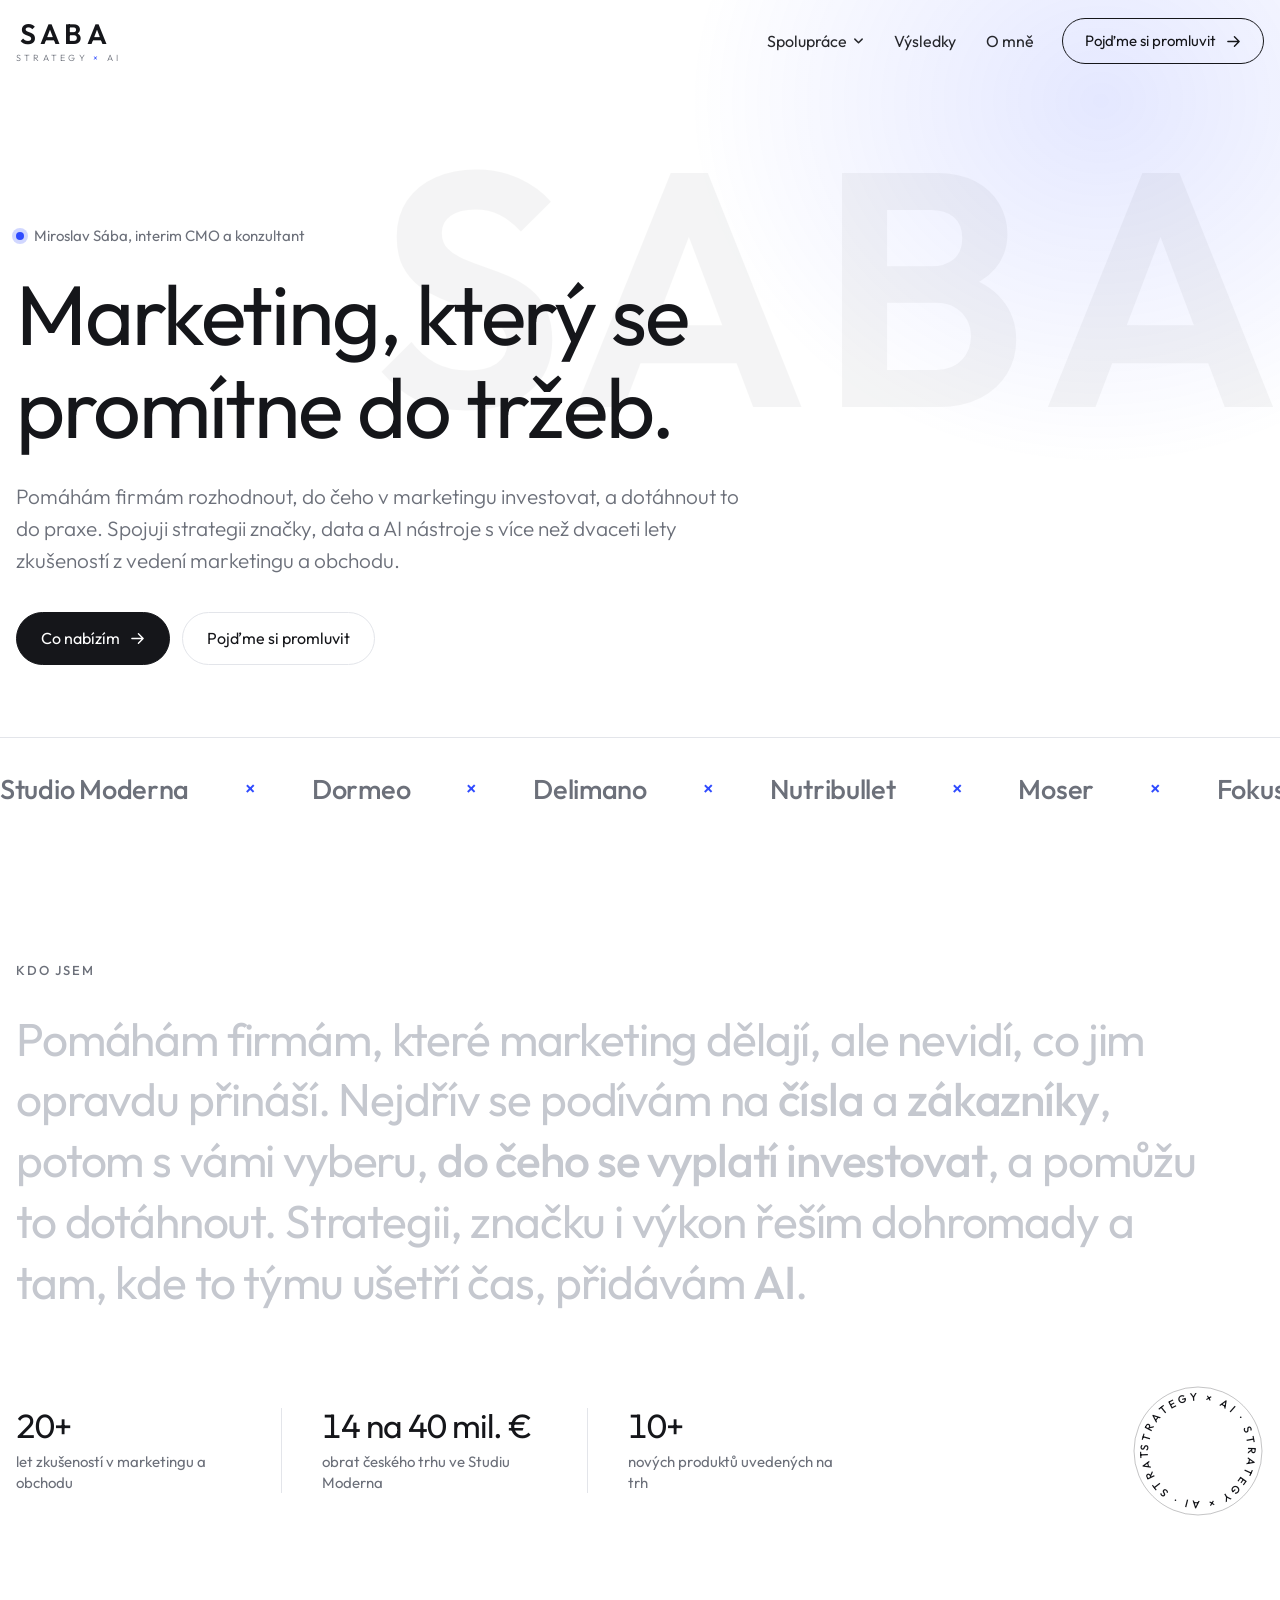
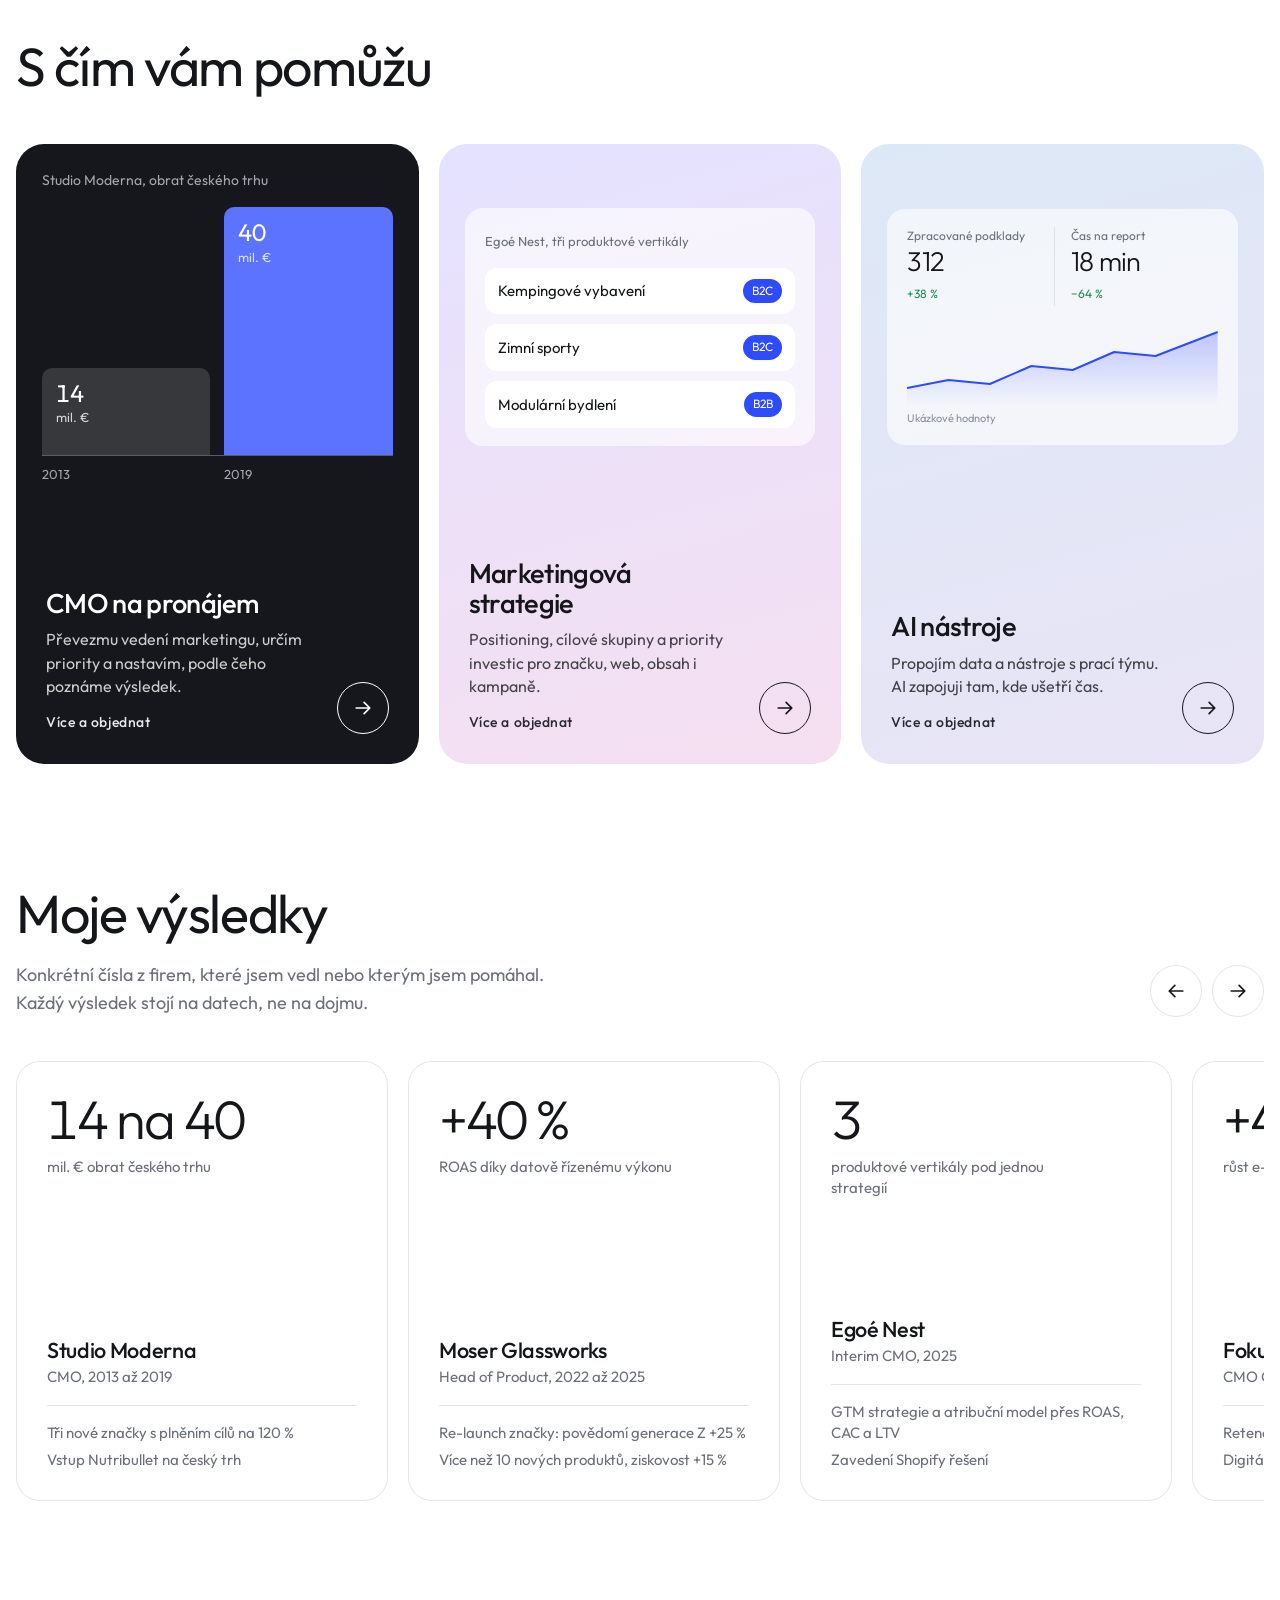
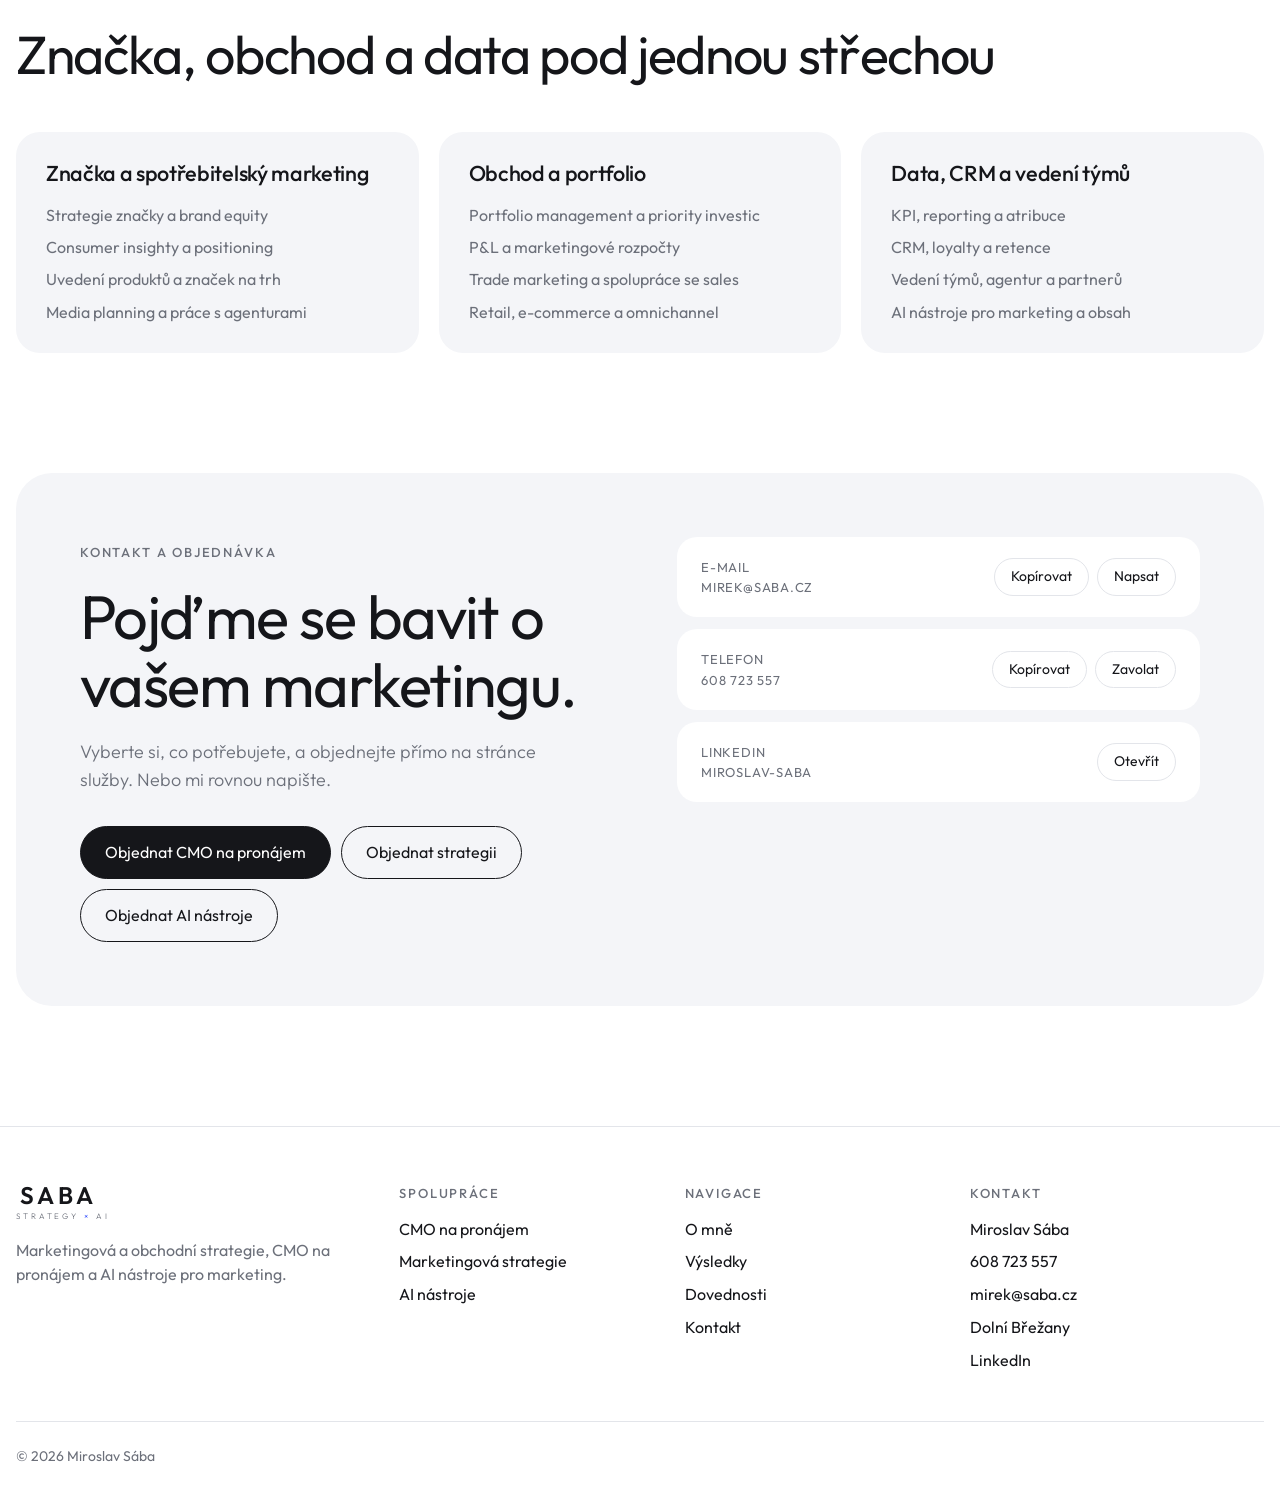
==== commit 53b2f716: "upravy" ====
--- a/index.html
+++ b/index.html
@@ -120,7 +120,7 @@
       <div><h4>Navigace</h4><ul><li><a href="./#o-mne">O mně</a></li><li><a href="./#vysledky">Výsledky</a></li><li><a href="./#dovednosti">Dovednosti</a></li><li><a href="./#kontakt">Kontakt</a></li></ul></div>
       <div><h4>Kontakt</h4><ul><li>Miroslav Sába</li><li><a href="tel:+420608723557">608 723 557</a></li><li><a href="mailto:mirek@saba.cz">mirek@saba.cz</a></li><li>Dolní Břežany</li><li><a href="https://www.linkedin.com/in/miroslav-saba" target="_blank" rel="noopener">LinkedIn</a></li></ul></div>
     </div>
-    <div class="fine"><span>Čeština, angličtina (C2), indonéština. UTB, Fakulta multimediálních komunikací.</span><span>© 2026 Miroslav Sába</span></div>
+    <div class="fine"><span>© 2026 Miroslav Sába</span></div>
   </div>
 </footer>
 <script src="main.js"></script>
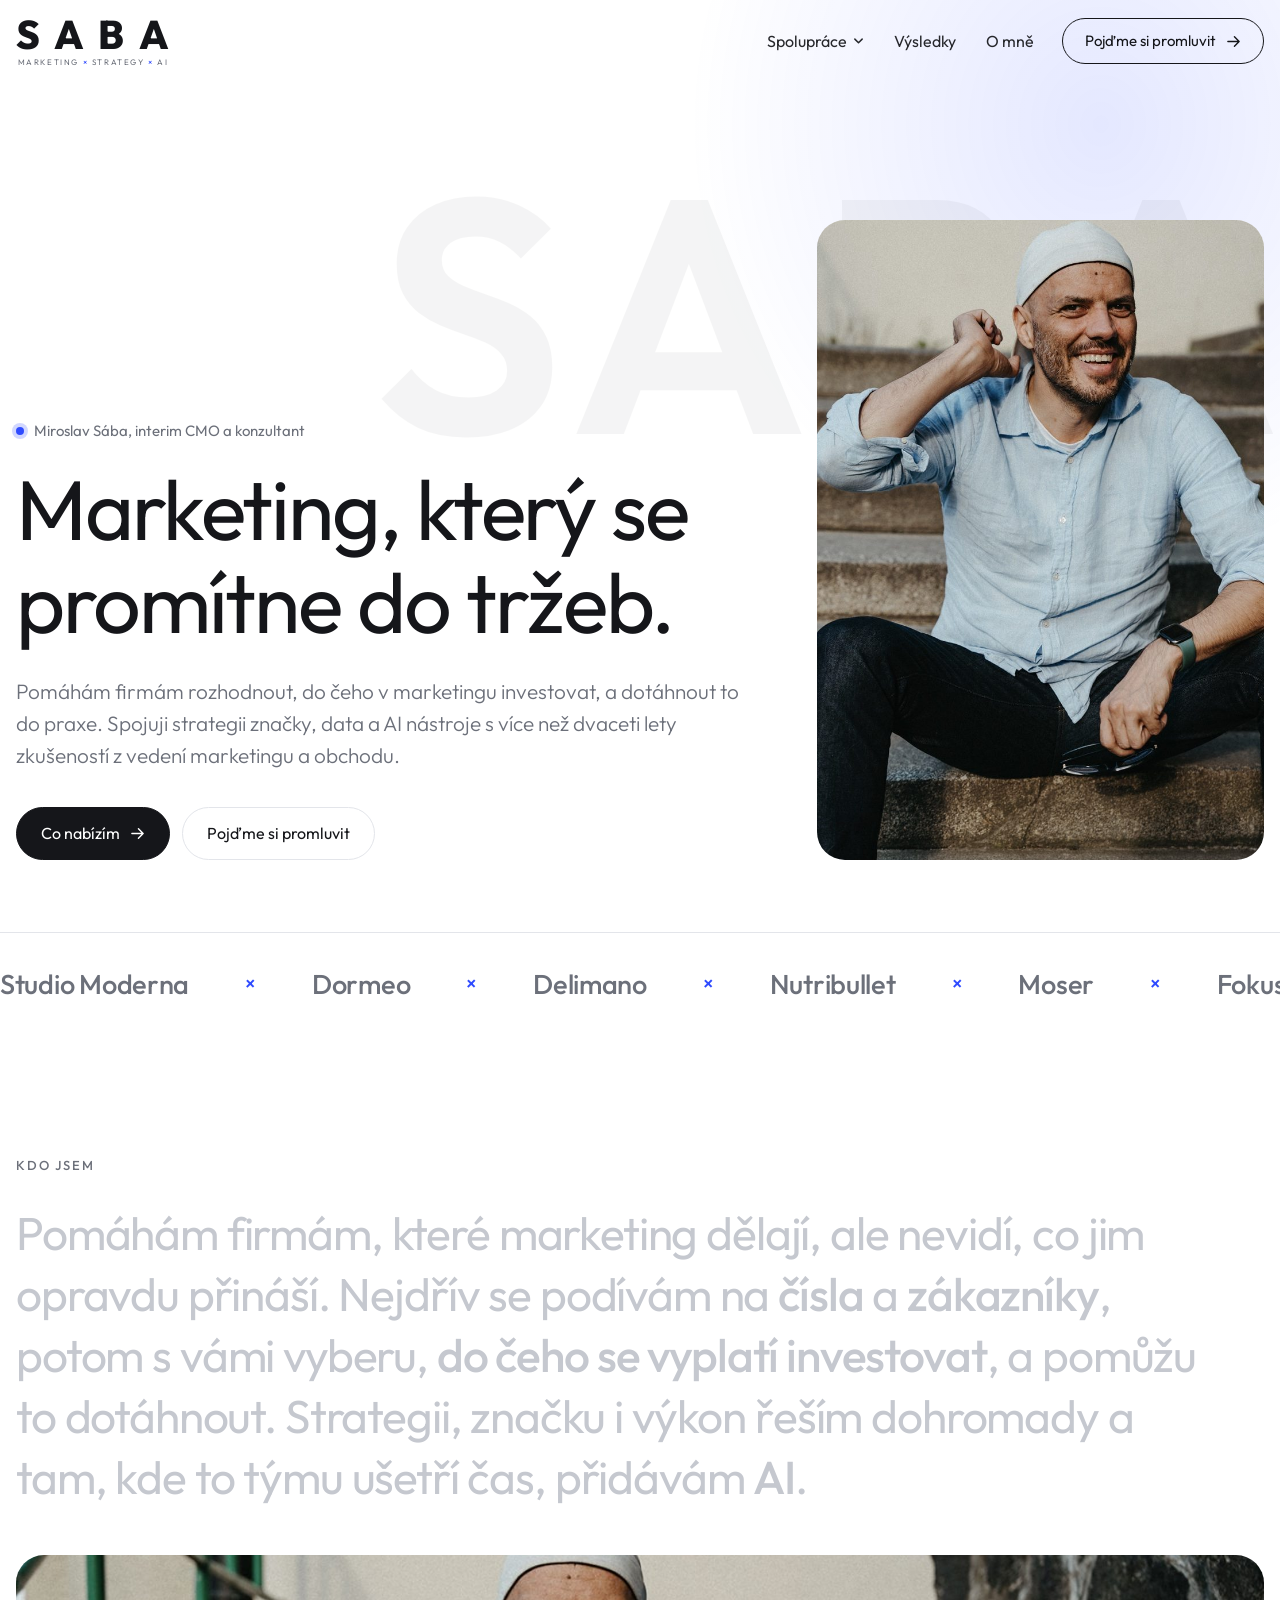
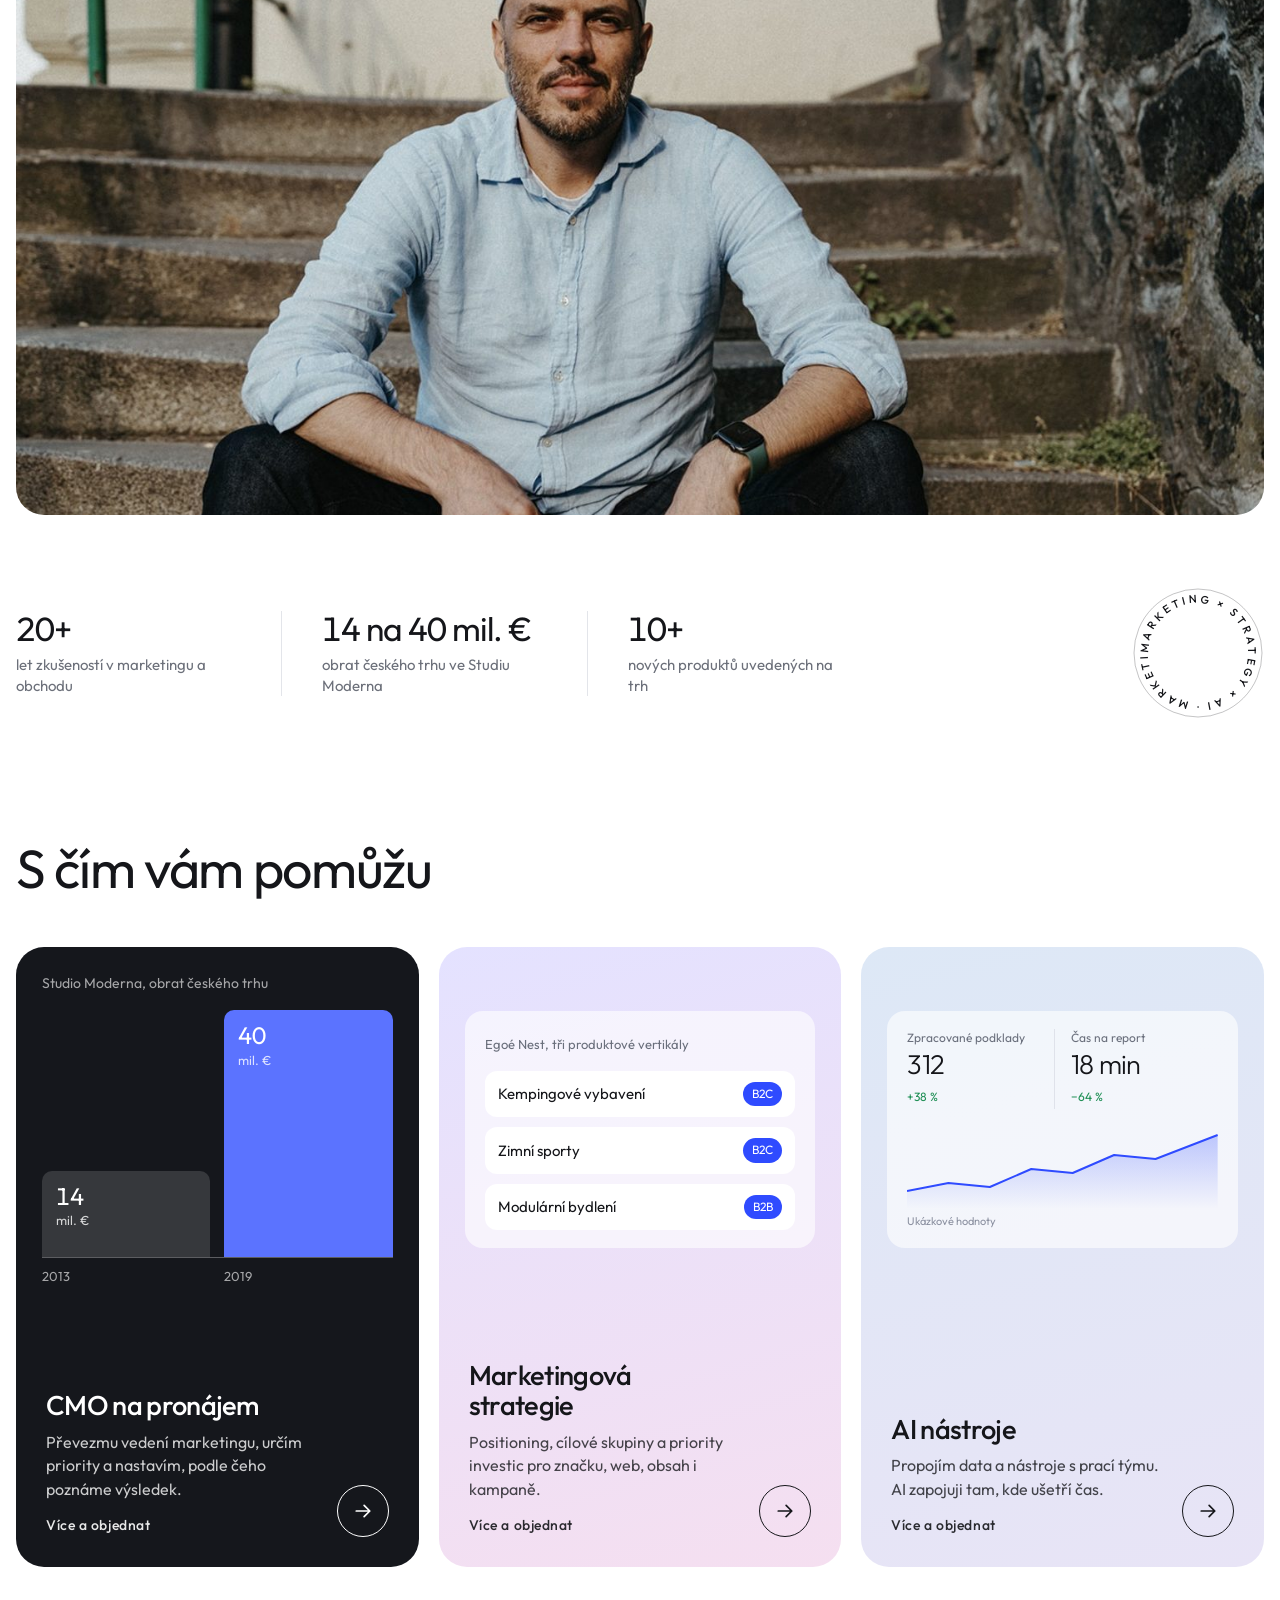
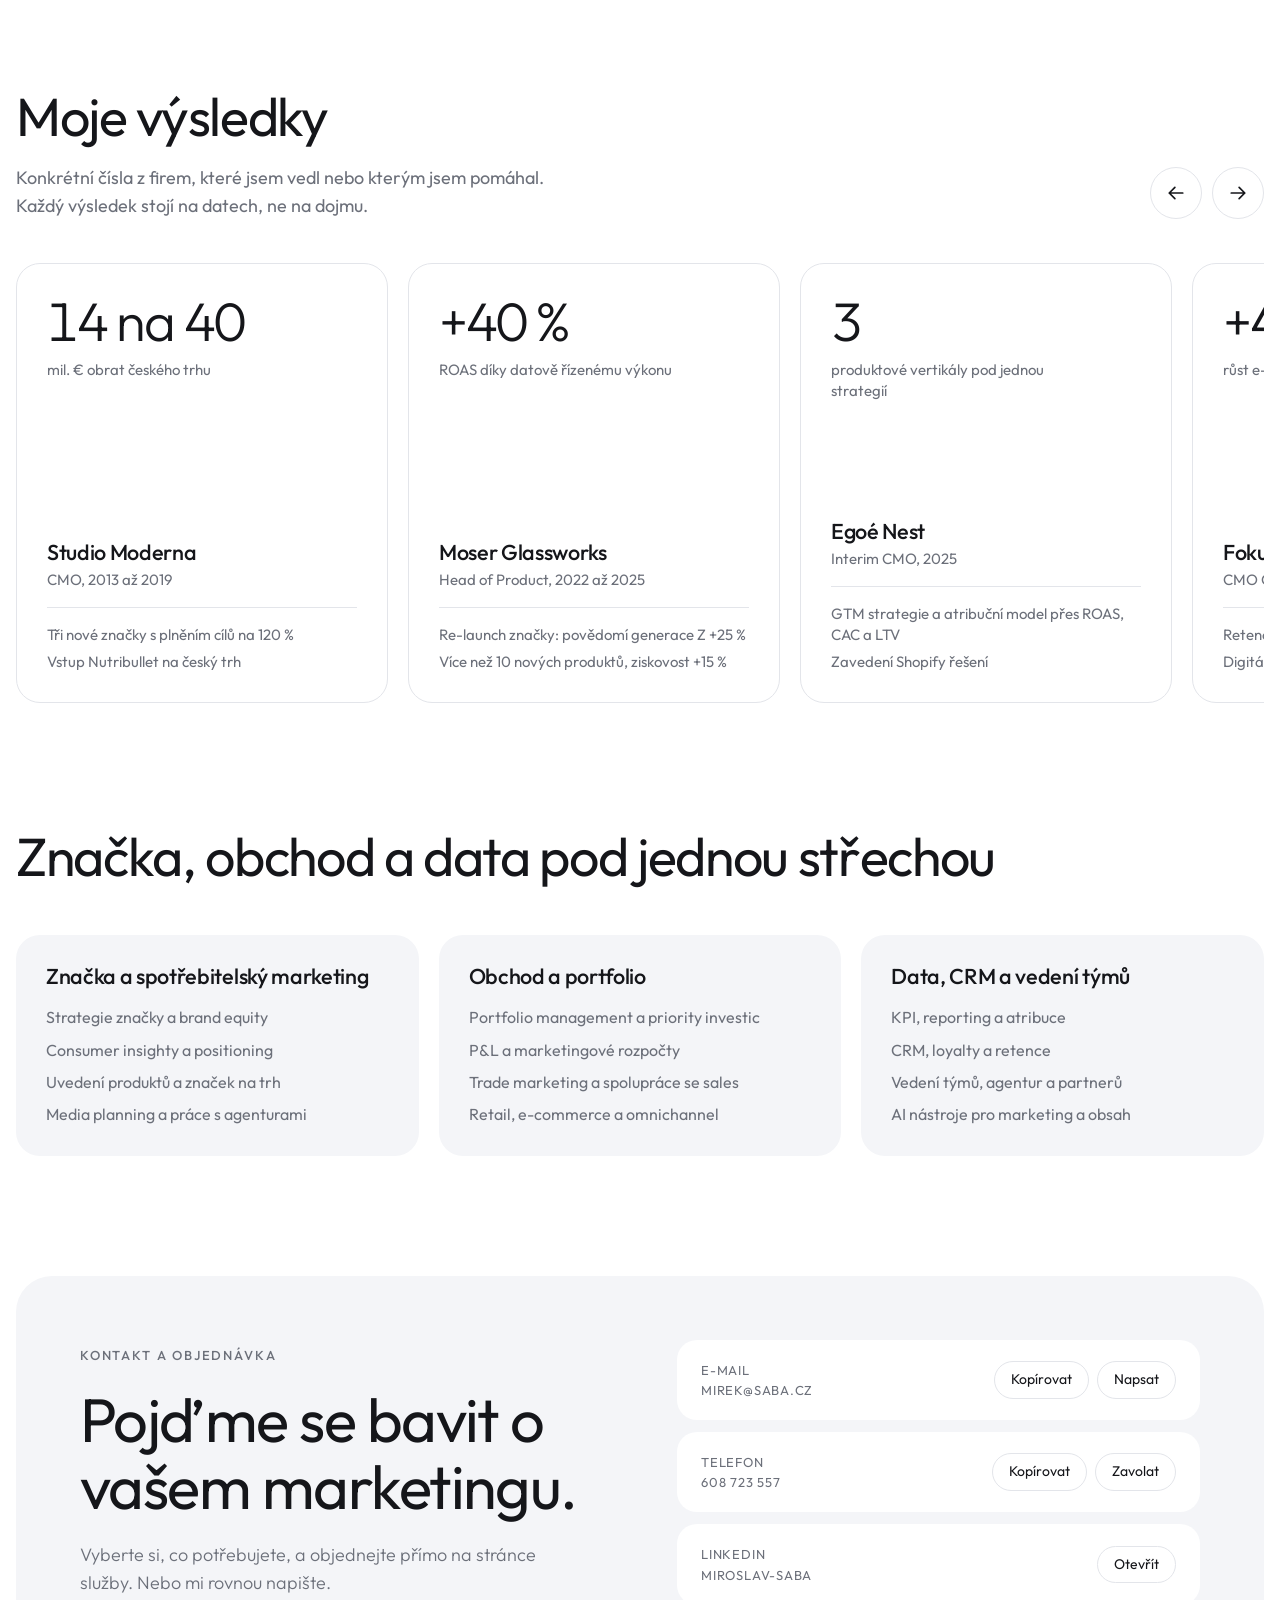
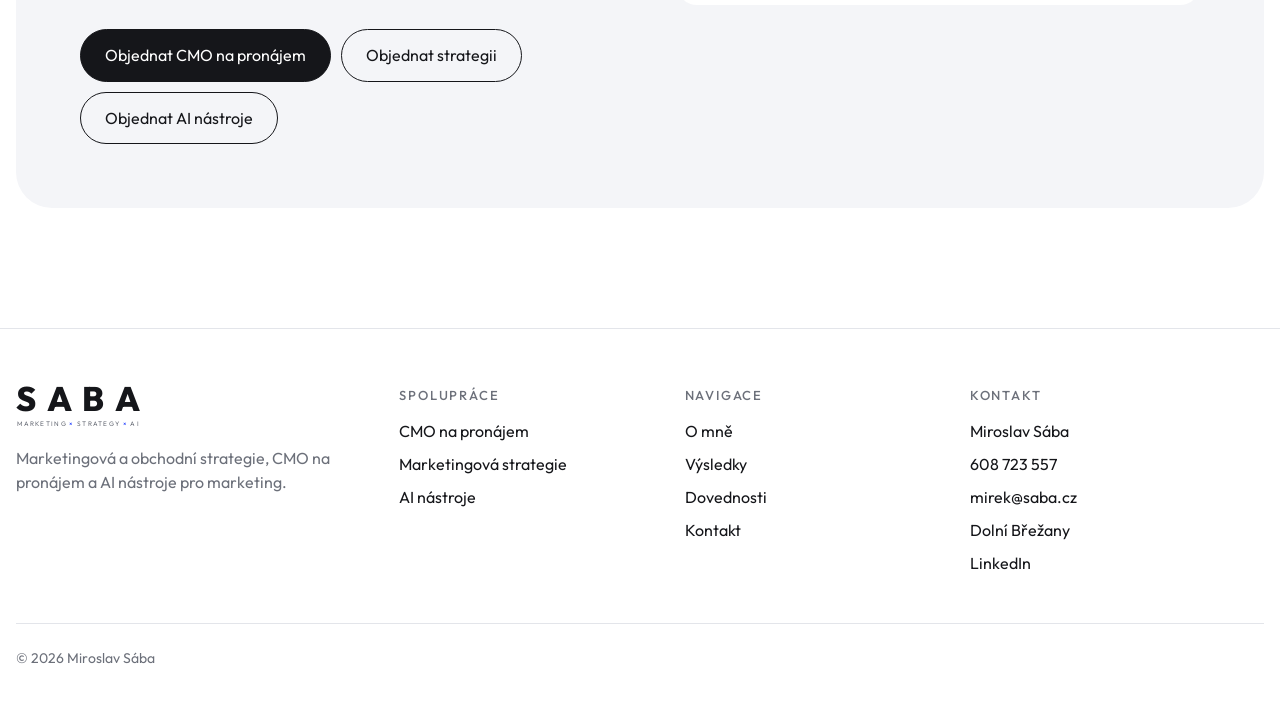
==== commit 2ff96f57: "update" ====
--- a/index.html
+++ b/index.html
@@ -3,7 +3,7 @@
 <head>
 <meta charset="utf-8">
 <meta name="viewport" content="width=device-width, initial-scale=1, viewport-fit=cover">
-<title>SABA Strategy × AI</title>
+<title>SABA Marketing × Strategy × AI</title>
 <meta name="description" content="Miroslav Sába. Marketingová a obchodní strategie, CMO na pronájem a AI nástroje pro marketing. Více než 20 let zkušeností z brandů, e-commerce a retailu.">
 <link rel="preconnect" href="https://fonts.googleapis.com">
 <link rel="preconnect" href="https://fonts.gstatic.com" crossorigin>
@@ -13,7 +13,7 @@
 <body>
 <header id="hdr">
   <div class="wrap hbar">
-    <a class="logo" href="./" aria-label="SABA Strategy × AI, úvodní stránka"><b>SABA</b><i>STRATEGY <span class="x">×</span> AI</i></a>
+    <a class="logo" href="./" aria-label="SABA Marketing × Strategy × AI, úvodní stránka"><b><span>S</span><span>A</span><span>B</span><span>A</span></b><i>MARKETING <span class="x">×</span> STRATEGY <span class="x">×</span> AI</i></a>
     <nav class="nav" aria-label="Hlavní navigace">
       <div class="links">
         <div class="has-dd"><button class="dd-btn" type="button" aria-haspopup="true" aria-expanded="false">Spolupráce <svg viewBox="0 0 12 12" fill="none" stroke="currentColor" stroke-width="1.6" stroke-linecap="round" stroke-linejoin="round" aria-hidden="true"><path d="M2 4.5l4 4 4-4"/></svg></button><div class="dd"><a href="cmo-na-pronajem.html">CMO na pronájem<small>Vedení marketingu v rozsahu, který firma potřebuje</small></a><a href="marketingova-strategie.html">Marketingová strategie<small>Jasný směr pro značku, web, obsah i kampaně</small></a><a href="ai-nastroje.html">AI nástroje<small>AI zapojená do každodenní práce marketingu</small></a></div></div>
@@ -28,11 +28,14 @@
 <main id="top">
 <div class="hero">
   <div class="ghost" aria-hidden="true">SABA</div>
-  <div class="wrap hero-in">
+  <div class="wrap hero-in has-photo">
+    <div class="hero-txt">
     <span class="tag">Miroslav Sába, interim CMO a konzultant</span>
     <h1>Marketing, který se promítne do tržeb.</h1>
     <p class="lead">Pomáhám firmám rozhodnout, do čeho v marketingu investovat, a dotáhnout to do praxe. Spojuji strategii značky, data a AI nástroje s více než dvaceti lety zkušeností z vedení marketingu a obchodu.</p>
     <div class="cta"><a class="pill fill" href="#sluzby">Co nabízím <svg viewBox="0 0 16 16" fill="none" stroke="currentColor" stroke-width="1.5" stroke-linecap="round" stroke-linejoin="round" aria-hidden="true"><path d="M2 8h12M9 3l5 5-5 5"/></svg></a><a class="pill line" href="#kontakt">Pojďme si promluvit</a></div>
+    </div>
+    <figure class="hero-photo"><img src="img/mirek-portret.jpg" width="778" height="1168" alt="Miroslav Sába" fetchpriority="high"></figure>
   </div>
   <div class="marq" aria-label="Firmy a značky, se kterými jsem pracoval"><div class="marq-track"><ul><li>Studio Moderna</li><li>Dormeo</li><li>Delimano</li><li>Nutribullet</li><li>Moser</li><li>Fokus Optik</li><li>Egoé Nest</li><li>Auto Kelly</li></ul><ul aria-hidden="true"><li>Studio Moderna</li><li>Dormeo</li><li>Delimano</li><li>Nutribullet</li><li>Moser</li><li>Fokus Optik</li><li>Egoé Nest</li><li>Auto Kelly</li></ul></div></div>
 </div>
@@ -40,13 +43,14 @@
   <div class="wrap">
     <span class="label">Kdo jsem</span>
     <p class="statement" id="statement">Pomáhám firmám, které marketing dělají, ale nevidí, co jim opravdu přináší. Nejdřív se podívám na <strong>čísla</strong> a <strong>zákazníky</strong>, potom s vámi vyberu, <strong>do čeho se vyplatí investovat</strong>, a pomůžu to dotáhnout. Strategii, značku i výkon řeším dohromady a tam, kde to týmu ušetří čas, přidávám <strong>AI</strong>.</p>
+    <figure class="about-photo"><img src="img/mirek-schody.jpg" width="1500" height="1050" alt="Miroslav Sába" loading="lazy"></figure>
     <div class="about-bottom">
       <div class="stats">
         <div class="stat"><b>20+</b><span>let zkušeností v marketingu a obchodu</span></div>
         <div class="stat"><b>14 na 40 mil. €</b><span>obrat českého trhu ve Studiu Moderna</span></div>
         <div class="stat"><b>10+</b><span>nových produktů uvedených na trh</span></div>
       </div>
-      <div class="badge" aria-hidden="true"><svg viewBox="0 0 132 132"><defs><path id="circ" d="M66 66 m-50 0 a50 50 0 1 1 100 0 a50 50 0 1 1 -100 0"/></defs><circle cx="66" cy="66" r="64" fill="none" stroke="currentColor" stroke-opacity=".25"/><text font-size="11" font-weight="500" letter-spacing="3.2" fill="currentColor"><textPath href="#circ">STRATEGY × AI · STRATEGY × AI · STRATEGY × AI · </textPath></text></svg></div>
+      <div class="badge" aria-hidden="true"><svg viewBox="0 0 132 132"><defs><path id="circ" d="M66 66 m-50 0 a50 50 0 1 1 100 0 a50 50 0 1 1 -100 0"/></defs><circle cx="66" cy="66" r="64" fill="none" stroke="currentColor" stroke-opacity=".25"/><text font-size="11" font-weight="500" letter-spacing="3.2" fill="currentColor"><textPath href="#circ">MARKETING × STRATEGY × AI · MARKETING × STRATEGY × AI · </textPath></text></svg></div>
     </div>
   </div>
 </section>
@@ -114,7 +118,7 @@
 <footer>
   <div class="wrap">
     <div class="fgrid">
-      <div><a class="logo" href="./" aria-label="Zpět na úvod"><b style="font-size:24px">SABA</b><i style="font-size:8px">STRATEGY <span class="x">×</span> AI</i></a>
+      <div><a class="logo" href="./" aria-label="Zpět na úvod"><b style="font-size:34px"><span>S</span><span>A</span><span>B</span><span>A</span></b><i style="font-size:6.5px">MARKETING <span class="x">×</span> STRATEGY <span class="x">×</span> AI</i></a>
         <p>Marketingová a obchodní strategie, CMO na pronájem a AI nástroje pro marketing.</p></div>
       <div><h4>Spolupráce</h4><ul><li><a href="cmo-na-pronajem.html">CMO na pronájem</a></li><li><a href="marketingova-strategie.html">Marketingová strategie</a></li><li><a href="ai-nastroje.html">AI nástroje</a></li></ul></div>
       <div><h4>Navigace</h4><ul><li><a href="./#o-mne">O mně</a></li><li><a href="./#vysledky">Výsledky</a></li><li><a href="./#dovednosti">Dovednosti</a></li><li><a href="./#kontakt">Kontakt</a></li></ul></div>
--- a/style.css
+++ b/style.css
@@ -329,3 +329,21 @@
   .marq-track, .badge svg { animation: none; }
   * { transition: none !important; }
 }
+
+/* photos */
+.logo b { font-weight: 800; }
+.hero-in.has-photo { display: grid; grid-template-columns: minmax(0, 1.25fr) minmax(0, .75fr); gap: 56px; align-items: end; }
+.hero-photo { margin: 0; align-self: end; }
+.hero-photo img { display: block; width: 100%; max-height: 640px; object-fit: cover; object-position: 50% 15%; border-radius: 28px; background: var(--surface); }
+.about-photo { margin: 48px 0 0; }
+.about-photo img { display: block; width: 100%; max-height: 560px; object-fit: cover; object-position: 50% 30%; border-radius: 28px; background: var(--surface); }
+.person .avatar { display: block; width: 84px; height: 84px; border-radius: 50%; object-fit: cover; margin-bottom: 18px; }
+@media (max-width: 980px) {
+  .hero-in.has-photo { grid-template-columns: minmax(0, 1fr); gap: 36px; }
+  .hero-photo img { max-height: 520px; object-position: 50% 12%; }
+}
+
+/* logo: SABA spans the full width of the subline, both centred */
+.logo { align-items: stretch; gap: 7px; }
+.logo b { display: flex; justify-content: space-between; font-weight: 800; font-size: 40px; letter-spacing: 0; padding-left: 0; line-height: .85; }
+.logo i { display: block; text-align: center; font-weight: 400; font-size: 8px; letter-spacing: .2em; padding-left: .2em; }
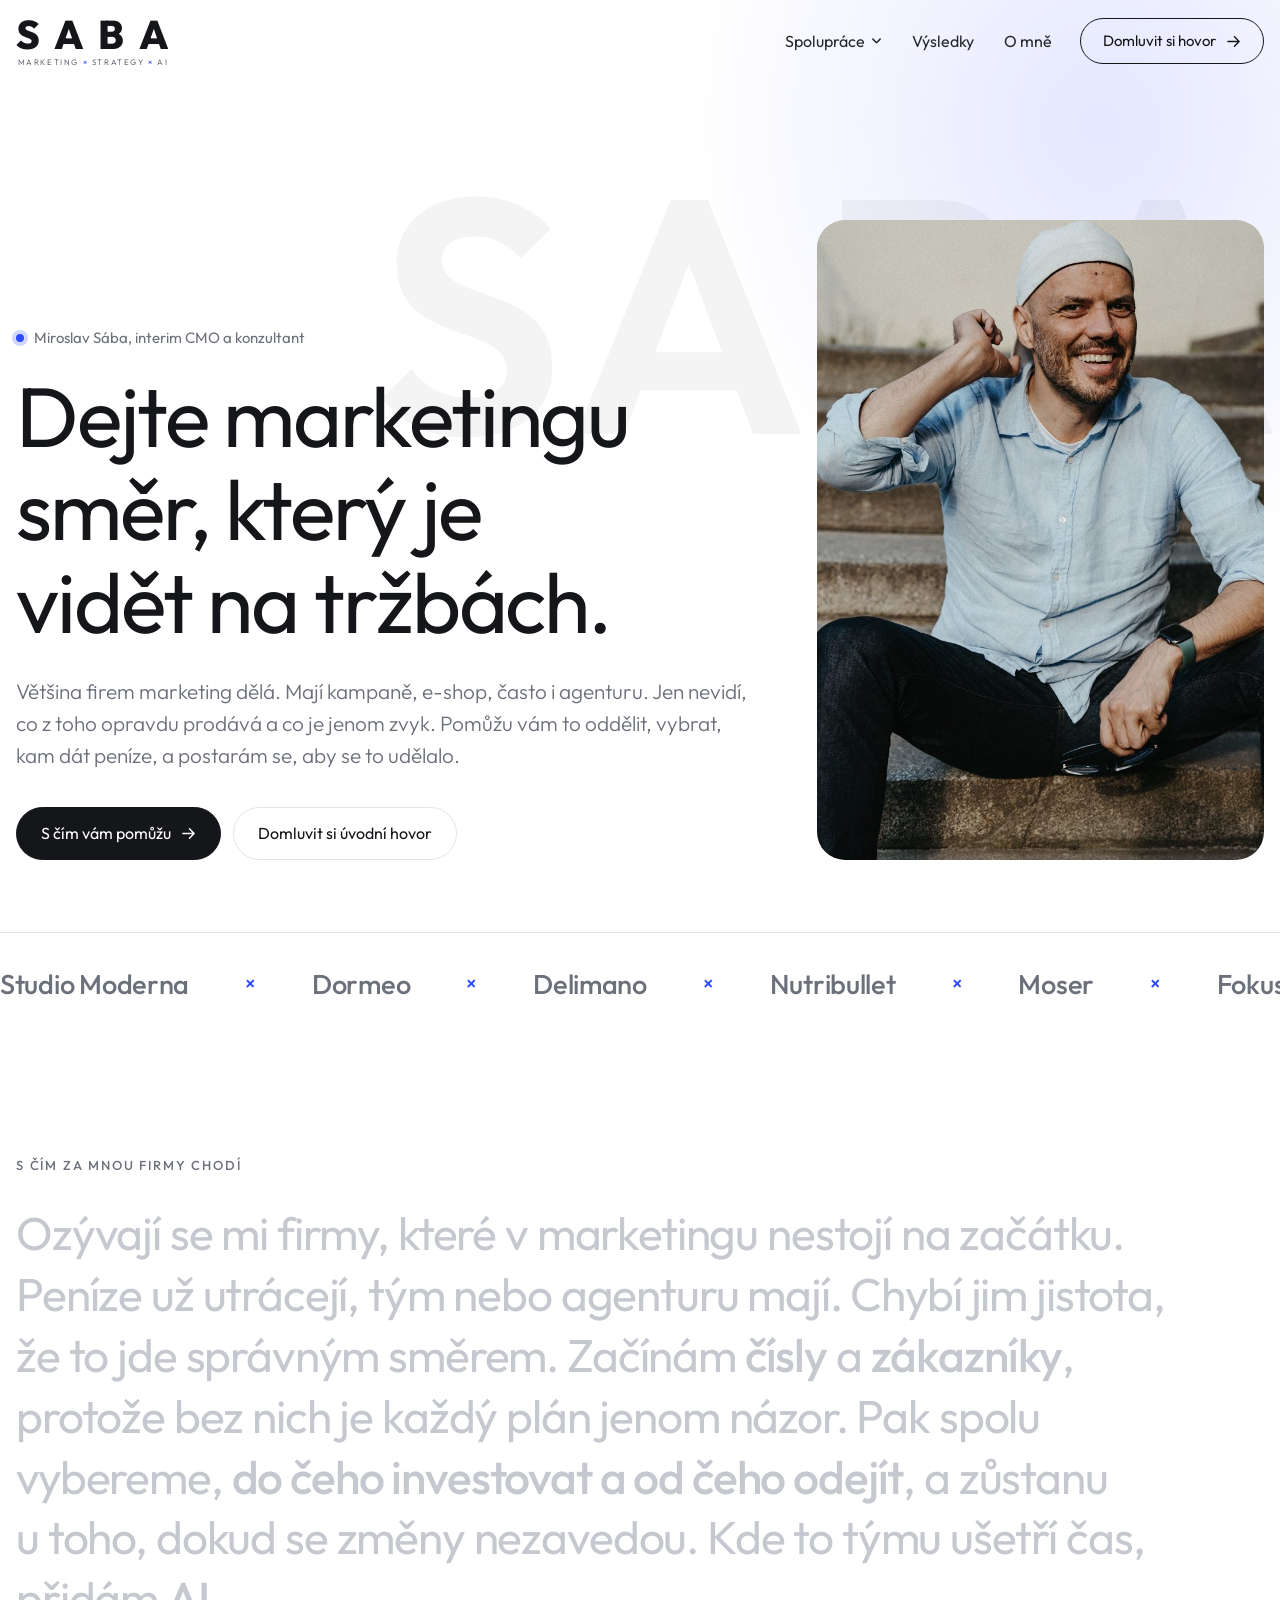
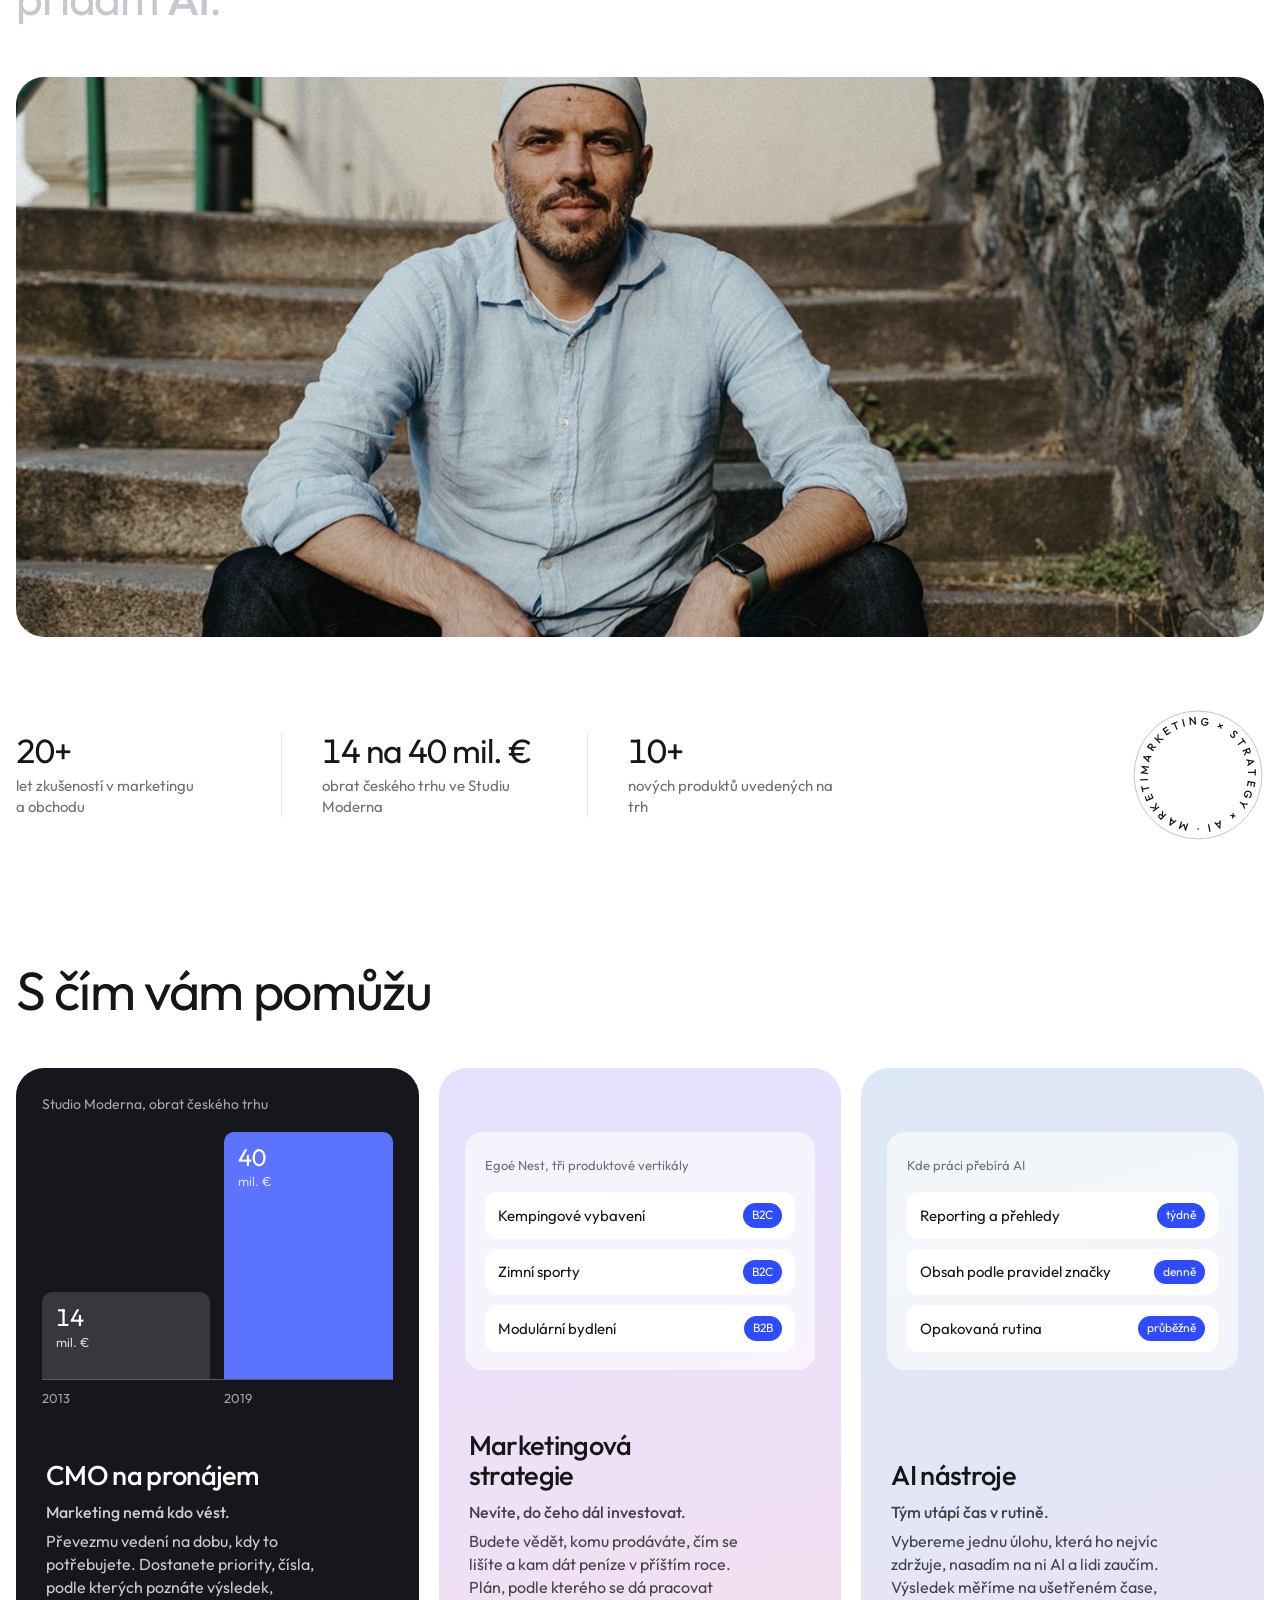
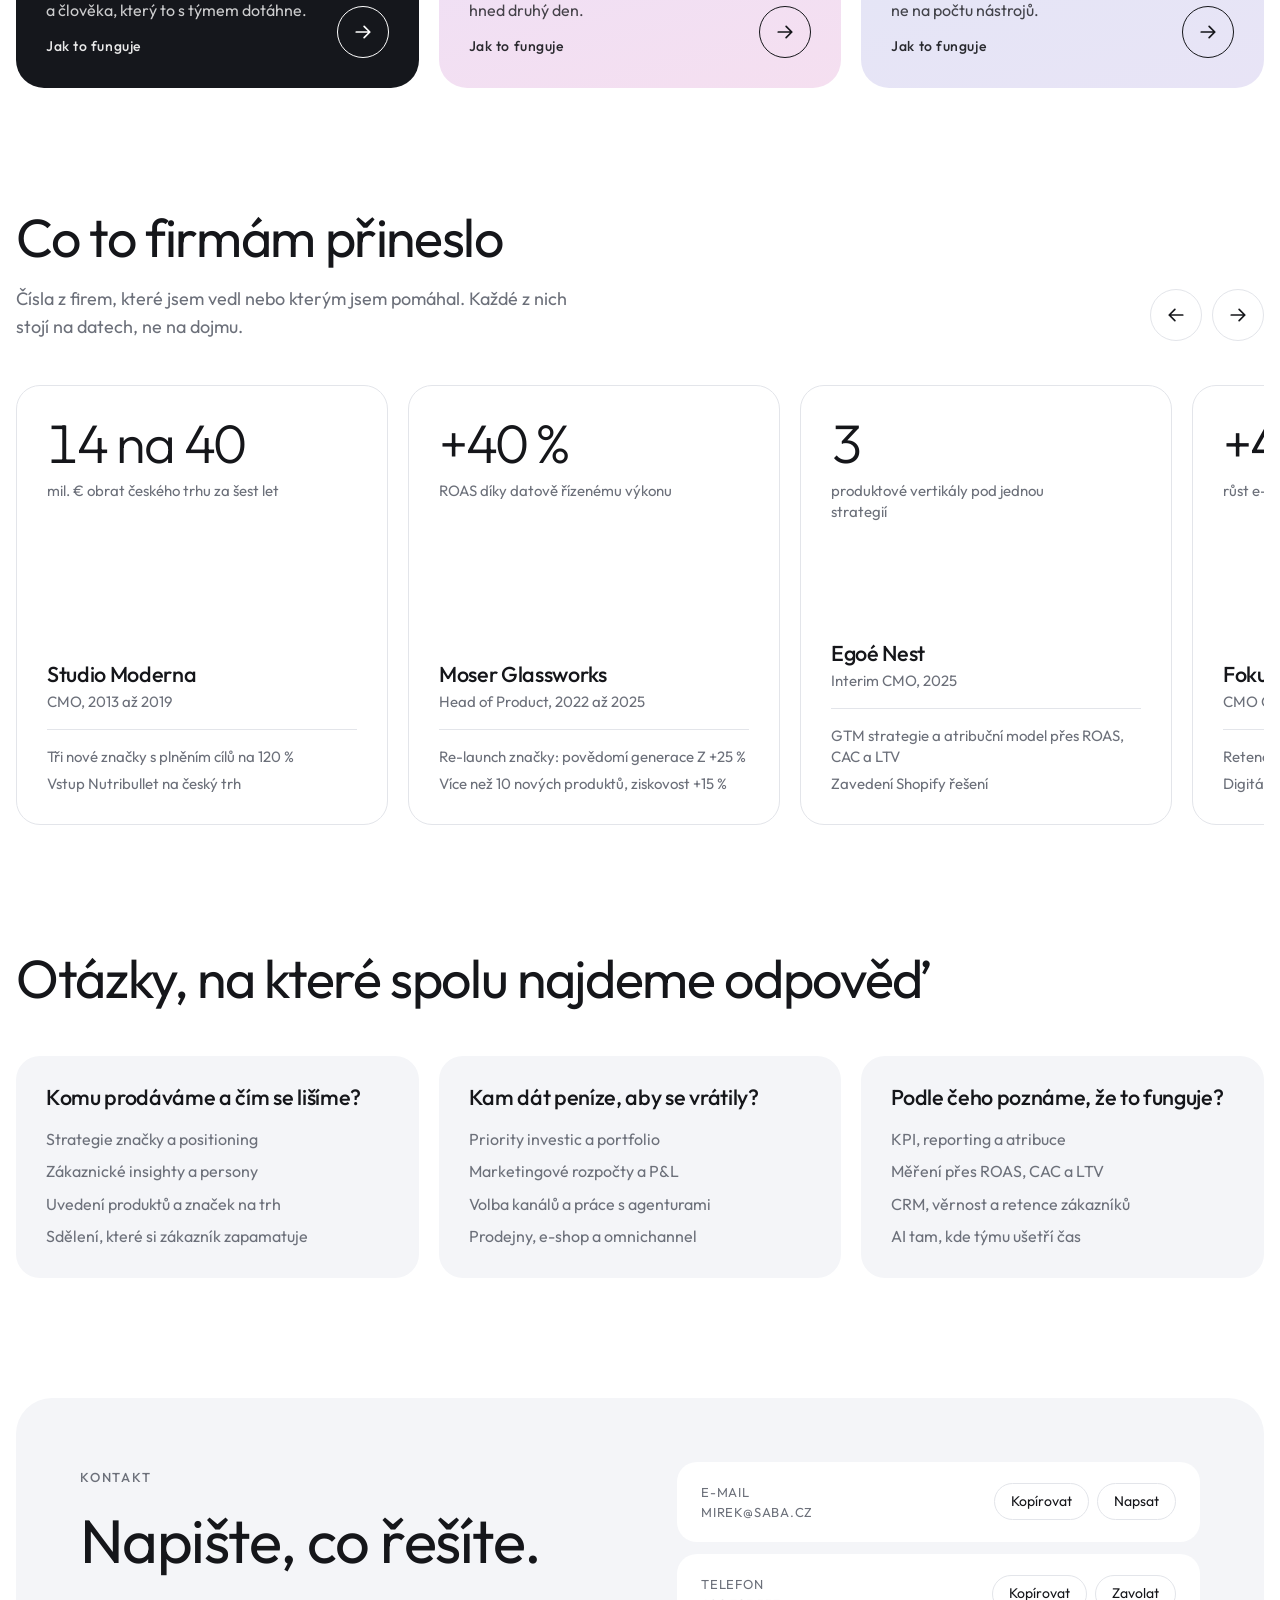
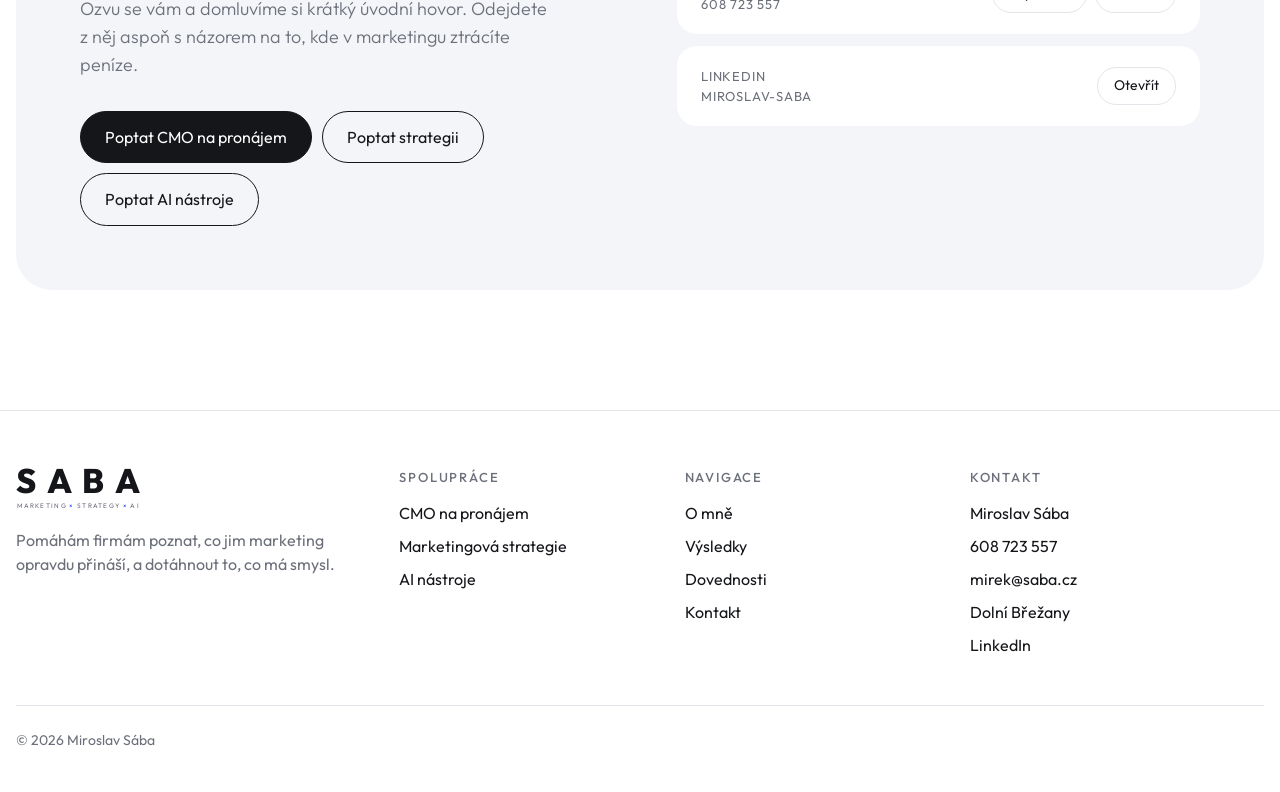
==== commit aa8750ec: "Update" ====
--- a/index.html
+++ b/index.html
@@ -4,7 +4,7 @@
 <meta charset="utf-8">
 <meta name="viewport" content="width=device-width, initial-scale=1, viewport-fit=cover">
 <title>SABA Marketing × Strategy × AI</title>
-<meta name="description" content="Miroslav Sába. Marketingová a obchodní strategie, CMO na pronájem a AI nástroje pro marketing. Více než 20 let zkušeností z brandů, e-commerce a retailu.">
+<meta name="description" content="Nevidíte, co vám marketing opravdu přináší? Pomůžu vám vybrat, do čeho investovat, a dotáhnout to. CMO na pronájem, marketingová strategie a AI nástroje.">
 <link rel="preconnect" href="https://fonts.googleapis.com">
 <link rel="preconnect" href="https://fonts.gstatic.com" crossorigin>
 <link href="https://fonts.googleapis.com/css2?family=Outfit:wght@300;400;500;600&display=swap" rel="stylesheet">
@@ -16,11 +16,11 @@
     <a class="logo" href="./" aria-label="SABA Marketing × Strategy × AI, úvodní stránka"><b><span>S</span><span>A</span><span>B</span><span>A</span></b><i>MARKETING <span class="x">×</span> STRATEGY <span class="x">×</span> AI</i></a>
     <nav class="nav" aria-label="Hlavní navigace">
       <div class="links">
-        <div class="has-dd"><button class="dd-btn" type="button" aria-haspopup="true" aria-expanded="false">Spolupráce <svg viewBox="0 0 12 12" fill="none" stroke="currentColor" stroke-width="1.6" stroke-linecap="round" stroke-linejoin="round" aria-hidden="true"><path d="M2 4.5l4 4 4-4"/></svg></button><div class="dd"><a href="cmo-na-pronajem.html">CMO na pronájem<small>Vedení marketingu v rozsahu, který firma potřebuje</small></a><a href="marketingova-strategie.html">Marketingová strategie<small>Jasný směr pro značku, web, obsah i kampaně</small></a><a href="ai-nastroje.html">AI nástroje<small>AI zapojená do každodenní práce marketingu</small></a></div></div>
+        <div class="has-dd"><button class="dd-btn" type="button" aria-haspopup="true" aria-expanded="false">Spolupráce <svg viewBox="0 0 12 12" fill="none" stroke="currentColor" stroke-width="1.6" stroke-linecap="round" stroke-linejoin="round" aria-hidden="true"><path d="M2 4.5l4 4 4-4"/></svg></button><div class="dd"><a href="cmo-na-pronajem.html">CMO na pronájem<small>Když marketing nemá kdo vést</small></a><a href="marketingova-strategie.html">Marketingová strategie<small>Když nevíte, do čeho dál investovat</small></a><a href="ai-nastroje.html">AI nástroje<small>Když tým utápí čas v rutině</small></a></div></div>
         <a href="./#vysledky">Výsledky</a>
-        <a href="./#o-mne">O mně</a>
+        <a href="./#o-mne">O mně</a>
       </div>
-      <a class="pill" href="#kontakt">Pojďme si promluvit <svg viewBox="0 0 16 16" fill="none" stroke="currentColor" stroke-width="1.5" stroke-linecap="round" stroke-linejoin="round" aria-hidden="true"><path d="M2 8h12M9 3l5 5-5 5"/></svg></a>
+      <a class="pill" href="#kontakt">Domluvit si hovor <svg viewBox="0 0 16 16" fill="none" stroke="currentColor" stroke-width="1.5" stroke-linecap="round" stroke-linejoin="round" aria-hidden="true"><path d="M2 8h12M9 3l5 5-5 5"/></svg></a>
       <button class="menu-btn" id="menubtn" type="button" aria-expanded="false" aria-controls="hdr">Menu</button>
     </nav>
   </div>
@@ -30,10 +30,10 @@
   <div class="ghost" aria-hidden="true">SABA</div>
   <div class="wrap hero-in has-photo">
     <div class="hero-txt">
-    <span class="tag">Miroslav Sába, interim CMO a konzultant</span>
-    <h1>Marketing, který se promítne do tržeb.</h1>
-    <p class="lead">Pomáhám firmám rozhodnout, do čeho v marketingu investovat, a dotáhnout to do praxe. Spojuji strategii značky, data a AI nástroje s více než dvaceti lety zkušeností z vedení marketingu a obchodu.</p>
-    <div class="cta"><a class="pill fill" href="#sluzby">Co nabízím <svg viewBox="0 0 16 16" fill="none" stroke="currentColor" stroke-width="1.5" stroke-linecap="round" stroke-linejoin="round" aria-hidden="true"><path d="M2 8h12M9 3l5 5-5 5"/></svg></a><a class="pill line" href="#kontakt">Pojďme si promluvit</a></div>
+    <span class="tag">Miroslav Sába, interim CMO a konzultant</span>
+    <h1>Dejte marketingu směr, který je vidět na tržbách.</h1>
+    <p class="lead">Většina firem marketing dělá. Mají kampaně, e-shop, často i agenturu. Jen nevidí, co z toho opravdu prodává a co je jenom zvyk. Pomůžu vám to oddělit, vybrat, kam dát peníze, a postarám se, aby se to udělalo.</p>
+    <div class="cta"><a class="pill fill" href="#sluzby">S čím vám pomůžu <svg viewBox="0 0 16 16" fill="none" stroke="currentColor" stroke-width="1.5" stroke-linecap="round" stroke-linejoin="round" aria-hidden="true"><path d="M2 8h12M9 3l5 5-5 5"/></svg></a><a class="pill line" href="#kontakt">Domluvit si úvodní hovor</a></div>
     </div>
     <figure class="hero-photo"><img src="img/mirek-portret.jpg" width="778" height="1168" alt="Miroslav Sába" fetchpriority="high"></figure>
   </div>
@@ -41,12 +41,12 @@
 </div>
 <section id="o-mne" class="about">
   <div class="wrap">
-    <span class="label">Kdo jsem</span>
-    <p class="statement" id="statement">Pomáhám firmám, které marketing dělají, ale nevidí, co jim opravdu přináší. Nejdřív se podívám na <strong>čísla</strong> a <strong>zákazníky</strong>, potom s vámi vyberu, <strong>do čeho se vyplatí investovat</strong>, a pomůžu to dotáhnout. Strategii, značku i výkon řeším dohromady a tam, kde to týmu ušetří čas, přidávám <strong>AI</strong>.</p>
+    <span class="label">S čím za mnou firmy chodí</span>
+    <p class="statement" id="statement">Ozývají se mi firmy, které v marketingu nestojí na začátku. Peníze už utrácejí, tým nebo agenturu mají. Chybí jim jistota, že to jde správným směrem. Začínám <strong>čísly</strong> a <strong>zákazníky</strong>, protože bez nich je každý plán jenom názor. Pak spolu vybereme, <strong>do čeho investovat a od čeho odejít</strong>, a zůstanu u toho, dokud se změny nezavedou. Kde to týmu ušetří čas, přidám <strong>AI</strong>.</p>
     <figure class="about-photo"><img src="img/mirek-schody.jpg" width="1500" height="1050" alt="Miroslav Sába" loading="lazy"></figure>
     <div class="about-bottom">
       <div class="stats">
-        <div class="stat"><b>20+</b><span>let zkušeností v marketingu a obchodu</span></div>
+        <div class="stat"><b>20+</b><span>let zkušeností v marketingu a obchodu</span></div>
         <div class="stat"><b>14 na 40 mil. €</b><span>obrat českého trhu ve Studiu Moderna</span></div>
         <div class="stat"><b>10+</b><span>nových produktů uvedených na trh</span></div>
       </div>
@@ -56,44 +56,44 @@
 </section>
 <section id="sluzby">
   <div class="wrap">
-    <h2 class="sec-title">S čím vám pomůžu</h2>
+    <h2 class="sec-title">S čím vám pomůžu</h2>
     <div class="grid">
       <a class="card c1" href="cmo-na-pronajem.html">
         <div class="viz va" aria-hidden="true"><span class="cap">Studio Moderna, obrat českého trhu</span><div class="plot"><div class="b" style="height:35%">14<small>mil. €</small></div><div class="b hi" style="height:100%">40<small>mil. €</small></div></div><div class="yrs"><span>2013</span><span>2019</span></div></div>
-        <div class="txt"><div><h3>CMO na pronájem</h3><p>Převezmu vedení marketingu, určím priority a nastavím, podle čeho poznáme výsledek.</p><span class="more">Více a objednat</span></div><span class="go"><svg viewBox="0 0 16 16" fill="none" stroke="currentColor" stroke-width="1.5" stroke-linecap="round" stroke-linejoin="round" aria-hidden="true"><path d="M2 8h12M9 3l5 5-5 5"/></svg></span></div>
+        <div class="txt"><div><h3>CMO na pronájem</h3><p><strong>Marketing nemá kdo vést.</strong> Převezmu vedení na dobu, kdy to potřebujete. Dostanete priority, čísla, podle kterých poznáte výsledek, a člověka, který to s týmem dotáhne.</p><span class="more">Jak to funguje</span></div><span class="go"><svg viewBox="0 0 16 16" fill="none" stroke="currentColor" stroke-width="1.5" stroke-linecap="round" stroke-linejoin="round" aria-hidden="true"><path d="M2 8h12M9 3l5 5-5 5"/></svg></span></div>
       </a>
       <a class="card c2" href="marketingova-strategie.html">
         <div class="viz vb" aria-hidden="true"><div class="glass"><span class="cap">Egoé Nest, tři produktové vertikály</span><ul><li>Kempingové vybavení <em>B2C</em></li><li>Zimní sporty <em>B2C</em></li><li>Modulární bydlení <em>B2B</em></li></ul></div></div>
-        <div class="txt"><div><h3>Marketingová strategie</h3><p>Positioning, cílové skupiny a priority investic pro značku, web, obsah i kampaně.</p><span class="more">Více a objednat</span></div><span class="go"><svg viewBox="0 0 16 16" fill="none" stroke="currentColor" stroke-width="1.5" stroke-linecap="round" stroke-linejoin="round" aria-hidden="true"><path d="M2 8h12M9 3l5 5-5 5"/></svg></span></div>
+        <div class="txt"><div><h3>Marketingová strategie</h3><p><strong>Nevíte, do čeho dál investovat.</strong> Budete vědět, komu prodáváte, čím se lišíte a kam dát peníze v příštím roce. Plán, podle kterého se dá pracovat hned druhý den.</p><span class="more">Jak to funguje</span></div><span class="go"><svg viewBox="0 0 16 16" fill="none" stroke="currentColor" stroke-width="1.5" stroke-linecap="round" stroke-linejoin="round" aria-hidden="true"><path d="M2 8h12M9 3l5 5-5 5"/></svg></span></div>
       </a>
       <a class="card c3" href="ai-nastroje.html">
-        <div class="viz vc" aria-hidden="true"><div class="glass"><div class="kpis"><div class="kpi"><span>Zpracované podklady</span><b>312</b><i>+38 %</i></div><div class="kpi"><span>Čas na report</span><b>18 min</b><i>−64 %</i></div></div><svg viewBox="0 0 300 88" preserveAspectRatio="none"><defs><linearGradient id="g1" x1="0" x2="0" y1="0" y2="1"><stop offset="0" stop-color="#2f4bff" stop-opacity=".28"/><stop offset="1" stop-color="#2f4bff" stop-opacity="0"/></linearGradient></defs><path d="M0 70 L40 62 L80 66 L120 48 L160 52 L200 34 L240 38 L300 14 L300 88 L0 88 Z" fill="url(#g1)"/><path d="M0 70 L40 62 L80 66 L120 48 L160 52 L200 34 L240 38 L300 14" fill="none" stroke="#2f4bff" stroke-width="2" stroke-linejoin="round" vector-effect="non-scaling-stroke"/></svg><p class="note">Ukázkové hodnoty</p></div></div>
-        <div class="txt"><div><h3>AI nástroje</h3><p>Propojím data a nástroje s prací týmu. AI zapojuji tam, kde ušetří čas.</p><span class="more">Více a objednat</span></div><span class="go"><svg viewBox="0 0 16 16" fill="none" stroke="currentColor" stroke-width="1.5" stroke-linecap="round" stroke-linejoin="round" aria-hidden="true"><path d="M2 8h12M9 3l5 5-5 5"/></svg></span></div>
+        <div class="viz vc" aria-hidden="true"><div class="glass"><span class="cap">Kde práci přebírá AI</span><ul><li>Reporting a přehledy <em>týdně</em></li><li>Obsah podle pravidel značky <em>denně</em></li><li>Opakovaná rutina <em>průběžně</em></li></ul></div></div>
+        <div class="txt"><div><h3>AI nástroje</h3><p><strong>Tým utápí čas v rutině.</strong> Vybereme jednu úlohu, která ho nejvíc zdržuje, nasadím na ni AI a lidi zaučím. Výsledek měříme na ušetřeném čase, ne na počtu nástrojů.</p><span class="more">Jak to funguje</span></div><span class="go"><svg viewBox="0 0 16 16" fill="none" stroke="currentColor" stroke-width="1.5" stroke-linecap="round" stroke-linejoin="round" aria-hidden="true"><path d="M2 8h12M9 3l5 5-5 5"/></svg></span></div>
       </a>
     </div>
   </div>
 </section>
 <section id="vysledky">
   <div class="wrap">
-    <div class="rhead"><div><h2 class="sec-title">Moje výsledky</h2><p>Konkrétní čísla z firem, které jsem vedl nebo kterým jsem pomáhal. Každý výsledek stojí na datech, ne na dojmu.</p></div>
+    <div class="rhead"><div><h2 class="sec-title">Co to firmám přineslo</h2><p>Čísla z firem, které jsem vedl nebo kterým jsem pomáhal. Každé z nich stojí na datech, ne na dojmu.</p></div>
       <div class="arrows"><button class="arr" id="prev" type="button" aria-label="Předchozí"><svg viewBox="0 0 16 16" fill="none" stroke="currentColor" stroke-width="1.5" stroke-linecap="round" stroke-linejoin="round"><path d="M14 8H2M7 3L2 8l5 5"/></svg></button><button class="arr" id="next" type="button" aria-label="Další"><svg viewBox="0 0 16 16" fill="none" stroke="currentColor" stroke-width="1.5" stroke-linecap="round" stroke-linejoin="round" aria-hidden="true"><path d="M2 8h12M9 3l5 5-5 5"/></svg></button></div></div>
     <div class="track" id="track" tabindex="0" aria-label="Výsledky podle firem">
-      <article class="rc"><div class="m">14 na 40</div><p class="mc">mil. € obrat českého trhu</p><div class="who"><h3>Studio Moderna</h3><p class="role">CMO, 2013 až 2019</p><ul><li>Tři nové značky s plněním cílů na 120 %</li><li>Vstup Nutribullet na český trh</li></ul></div></article>
-      <article class="rc"><div class="m">+40 %</div><p class="mc">ROAS díky datově řízenému výkonu</p><div class="who"><h3>Moser Glassworks</h3><p class="role">Head of Product, 2022 až 2025</p><ul><li>Re-launch značky: povědomí generace Z +25 %</li><li>Více než 10 nových produktů, ziskovost +15 %</li></ul></div></article>
-      <article class="rc"><div class="m">3</div><p class="mc">produktové vertikály pod jednou strategií</p><div class="who"><h3>Egoé Nest</h3><p class="role">Interim CMO, 2025</p><ul><li>GTM strategie a atribuční model přes ROAS, CAC a LTV</li><li>Zavedení Shopify řešení</li></ul></div></article>
-      <article class="rc"><div class="m">+45 %</div><p class="mc">růst e-commerce</p><div class="who"><h3>Fokus Optik</h3><p class="role">CMO CZ &amp; SK, 2019 až 2020</p><ul><li>Retence zákazníků +30 % díky loyalty a CRM</li><li>Digitální inovace zvýšily ROI o 20 %</li></ul></div></article>
-      <article class="rc"><div class="m">18 měsíců</div><p class="mc">do ziskovosti nově založeného podniku</p><div class="who"><h3>Safran Ltd., Indonésie</h3><p class="role">CEO a spoluzakladatel, 2009 až 2013</p><ul><li>Hotel, restaurace a travel v regionu Lombok</li><li>Kampaně zvýšily návštěvnost o 35 %</li></ul></div></article>
-      <article class="rc"><div class="m">80 000</div><p class="mc">zákazníků ve věrnostním programu</p><div class="who"><h3>Auto Kelly</h3><p class="role">Marketing Project Manager, 2006 až 2009</p><ul><li>Marketingový rozpočet 60 mil. Kč</li><li>Růst B2C tržeb o 130 %</li></ul></div></article>
+      <article class="rc"><div class="m">14 na 40</div><p class="mc">mil. € obrat českého trhu za šest let</p><div class="who"><h3>Studio Moderna</h3><p class="role">CMO, 2013 až 2019</p><ul><li>Tři nové značky s plněním cílů na 120 %</li><li>Vstup Nutribullet na český trh</li></ul></div></article>
+      <article class="rc"><div class="m">+40 %</div><p class="mc">ROAS díky datově řízenému výkonu</p><div class="who"><h3>Moser Glassworks</h3><p class="role">Head of Product, 2022 až 2025</p><ul><li>Re-launch značky: povědomí generace Z +25 %</li><li>Více než 10 nových produktů, ziskovost +15 %</li></ul></div></article>
+      <article class="rc"><div class="m">3</div><p class="mc">produktové vertikály pod jednou strategií</p><div class="who"><h3>Egoé Nest</h3><p class="role">Interim CMO, 2025</p><ul><li>GTM strategie a atribuční model přes ROAS, CAC a LTV</li><li>Zavedení Shopify řešení</li></ul></div></article>
+      <article class="rc"><div class="m">+45 %</div><p class="mc">růst e-commerce</p><div class="who"><h3>Fokus Optik</h3><p class="role">CMO CZ &amp; SK, 2019 až 2020</p><ul><li>Retence zákazníků +30 % díky loyalty a CRM</li><li>Digitální inovace zvýšily ROI o 20 %</li></ul></div></article>
+      <article class="rc"><div class="m">18 měsíců</div><p class="mc">do ziskovosti nově založeného podniku</p><div class="who"><h3>Safran Ltd., Indonésie</h3><p class="role">CEO a spoluzakladatel, 2009 až 2013</p><ul><li>Hotel, restaurace a travel v regionu Lombok</li><li>Kampaně zvýšily návštěvnost o 35 %</li></ul></div></article>
+      <article class="rc"><div class="m">80 000</div><p class="mc">zákazníků ve věrnostním programu</p><div class="who"><h3>Auto Kelly</h3><p class="role">Marketing Project Manager, 2006 až 2009</p><ul><li>Marketingový rozpočet 60 mil. Kč</li><li>Růst B2C tržeb o 130 %</li></ul></div></article>
     </div>
   </div>
 </section>
 <section id="dovednosti">
   <div class="wrap">
-    <h2 class="sec-title">Značka, obchod a data pod jednou střechou</h2>
+    <h2 class="sec-title">Otázky, na které spolu najdeme odpověď</h2>
     <div class="skills">
-      <div class="sk"><h3>Značka a spotřebitelský marketing</h3><ul><li>Strategie značky a brand equity</li><li>Consumer insighty a positioning</li><li>Uvedení produktů a značek na trh</li><li>Media planning a práce s agenturami</li></ul></div>
-      <div class="sk"><h3>Obchod a portfolio</h3><ul><li>Portfolio management a priority investic</li><li>P&amp;L a marketingové rozpočty</li><li>Trade marketing a spolupráce se sales</li><li>Retail, e-commerce a omnichannel</li></ul></div>
-      <div class="sk"><h3>Data, CRM a vedení týmů</h3><ul><li>KPI, reporting a atribuce</li><li>CRM, loyalty a retence</li><li>Vedení týmů, agentur a partnerů</li><li>AI nástroje pro marketing a obsah</li></ul></div>
+      <div class="sk"><h3>Komu prodáváme a čím se lišíme?</h3><ul><li>Strategie značky a positioning</li><li>Zákaznické insighty a persony</li><li>Uvedení produktů a značek na trh</li><li>Sdělení, které si zákazník zapamatuje</li></ul></div>
+      <div class="sk"><h3>Kam dát peníze, aby se vrátily?</h3><ul><li>Priority investic a portfolio</li><li>Marketingové rozpočty a P&amp;L</li><li>Volba kanálů a práce s agenturami</li><li>Prodejny, e-shop a omnichannel</li></ul></div>
+      <div class="sk"><h3>Podle čeho poznáme, že to funguje?</h3><ul><li>KPI, reporting a atribuce</li><li>Měření přes ROAS, CAC a LTV</li><li>CRM, věrnost a retence zákazníků</li><li>AI tam, kde týmu ušetří čas</li></ul></div>
     </div>
   </div>
 </section>
@@ -101,10 +101,10 @@
   <div class="wrap">
     <div class="box">
       <div>
-        <span class="label">Kontakt a objednávka</span>
-        <h2 style="margin-top:18px">Pojďme se bavit o vašem marketingu.</h2>
-        <p class="lead">Vyberte si, co potřebujete, a objednejte přímo na stránce služby. Nebo mi rovnou napište.</p>
-        <div class="orders"><a class="pill fill" href="cmo-na-pronajem.html#objednavka">Objednat CMO na pronájem</a><a class="pill" href="marketingova-strategie.html#objednavka">Objednat strategii</a><a class="pill" href="ai-nastroje.html#objednavka">Objednat AI nástroje</a></div>
+        <span class="label">Kontakt</span>
+        <h2 style="margin-top:18px">Napište, co řešíte.</h2>
+        <p class="lead">Ozvu se vám a domluvíme si krátký úvodní hovor. Odejdete z něj aspoň s názorem na to, kde v marketingu ztrácíte peníze.</p>
+        <div class="orders"><a class="pill fill" href="cmo-na-pronajem.html#objednavka">Poptat CMO na pronájem</a><a class="pill" href="marketingova-strategie.html#objednavka">Poptat strategii</a><a class="pill" href="ai-nastroje.html#objednavka">Poptat AI nástroje</a></div>
       </div>
       <div class="rows">
         <div class="crow"><div class="t"><span>E-mail</span><span class="val">mirek@saba.cz</span></div><div class="acts"><button class="sm" type="button" data-copy="mirek@saba.cz">Kopírovat</button><a class="sm" href="mailto:mirek@saba.cz">Napsat</a></div></div>
@@ -119,9 +119,9 @@
   <div class="wrap">
     <div class="fgrid">
       <div><a class="logo" href="./" aria-label="Zpět na úvod"><b style="font-size:34px"><span>S</span><span>A</span><span>B</span><span>A</span></b><i style="font-size:6.5px">MARKETING <span class="x">×</span> STRATEGY <span class="x">×</span> AI</i></a>
-        <p>Marketingová a obchodní strategie, CMO na pronájem a AI nástroje pro marketing.</p></div>
+        <p>Pomáhám firmám poznat, co jim marketing opravdu přináší, a dotáhnout to, co má smysl.</p></div>
       <div><h4>Spolupráce</h4><ul><li><a href="cmo-na-pronajem.html">CMO na pronájem</a></li><li><a href="marketingova-strategie.html">Marketingová strategie</a></li><li><a href="ai-nastroje.html">AI nástroje</a></li></ul></div>
-      <div><h4>Navigace</h4><ul><li><a href="./#o-mne">O mně</a></li><li><a href="./#vysledky">Výsledky</a></li><li><a href="./#dovednosti">Dovednosti</a></li><li><a href="./#kontakt">Kontakt</a></li></ul></div>
+      <div><h4>Navigace</h4><ul><li><a href="./#o-mne">O mně</a></li><li><a href="./#vysledky">Výsledky</a></li><li><a href="./#dovednosti">Dovednosti</a></li><li><a href="./#kontakt">Kontakt</a></li></ul></div>
       <div><h4>Kontakt</h4><ul><li>Miroslav Sába</li><li><a href="tel:+420608723557">608 723 557</a></li><li><a href="mailto:mirek@saba.cz">mirek@saba.cz</a></li><li>Dolní Břežany</li><li><a href="https://www.linkedin.com/in/miroslav-saba" target="_blank" rel="noopener">LinkedIn</a></li></ul></div>
     </div>
     <div class="fine"><span>© 2026 Miroslav Sába</span></div>
--- a/style.css
+++ b/style.css
@@ -134,6 +134,7 @@
 .card .txt { display: flex; align-items: flex-end; justify-content: space-between; gap: 20px; }
 .card h3 { font-size: 1.7rem; font-weight: 500; }
 .card .txt p { margin-top: 10px; font-size: 16px; opacity: .78; line-height: 1.45; }
+.card .txt p strong { display: block; font-weight: 500; margin-bottom: 6px; }
 .card .more { display: block; margin-top: 14px; font-size: 14px; font-weight: 500; letter-spacing: .04em; opacity: .9; }
 .go { flex: none; width: 52px; height: 52px; border-radius: 50%; border: 1px solid currentColor; display: grid; place-items: center; transition: background .2s, color .2s; }
 .go svg { width: 18px; height: 18px; }
